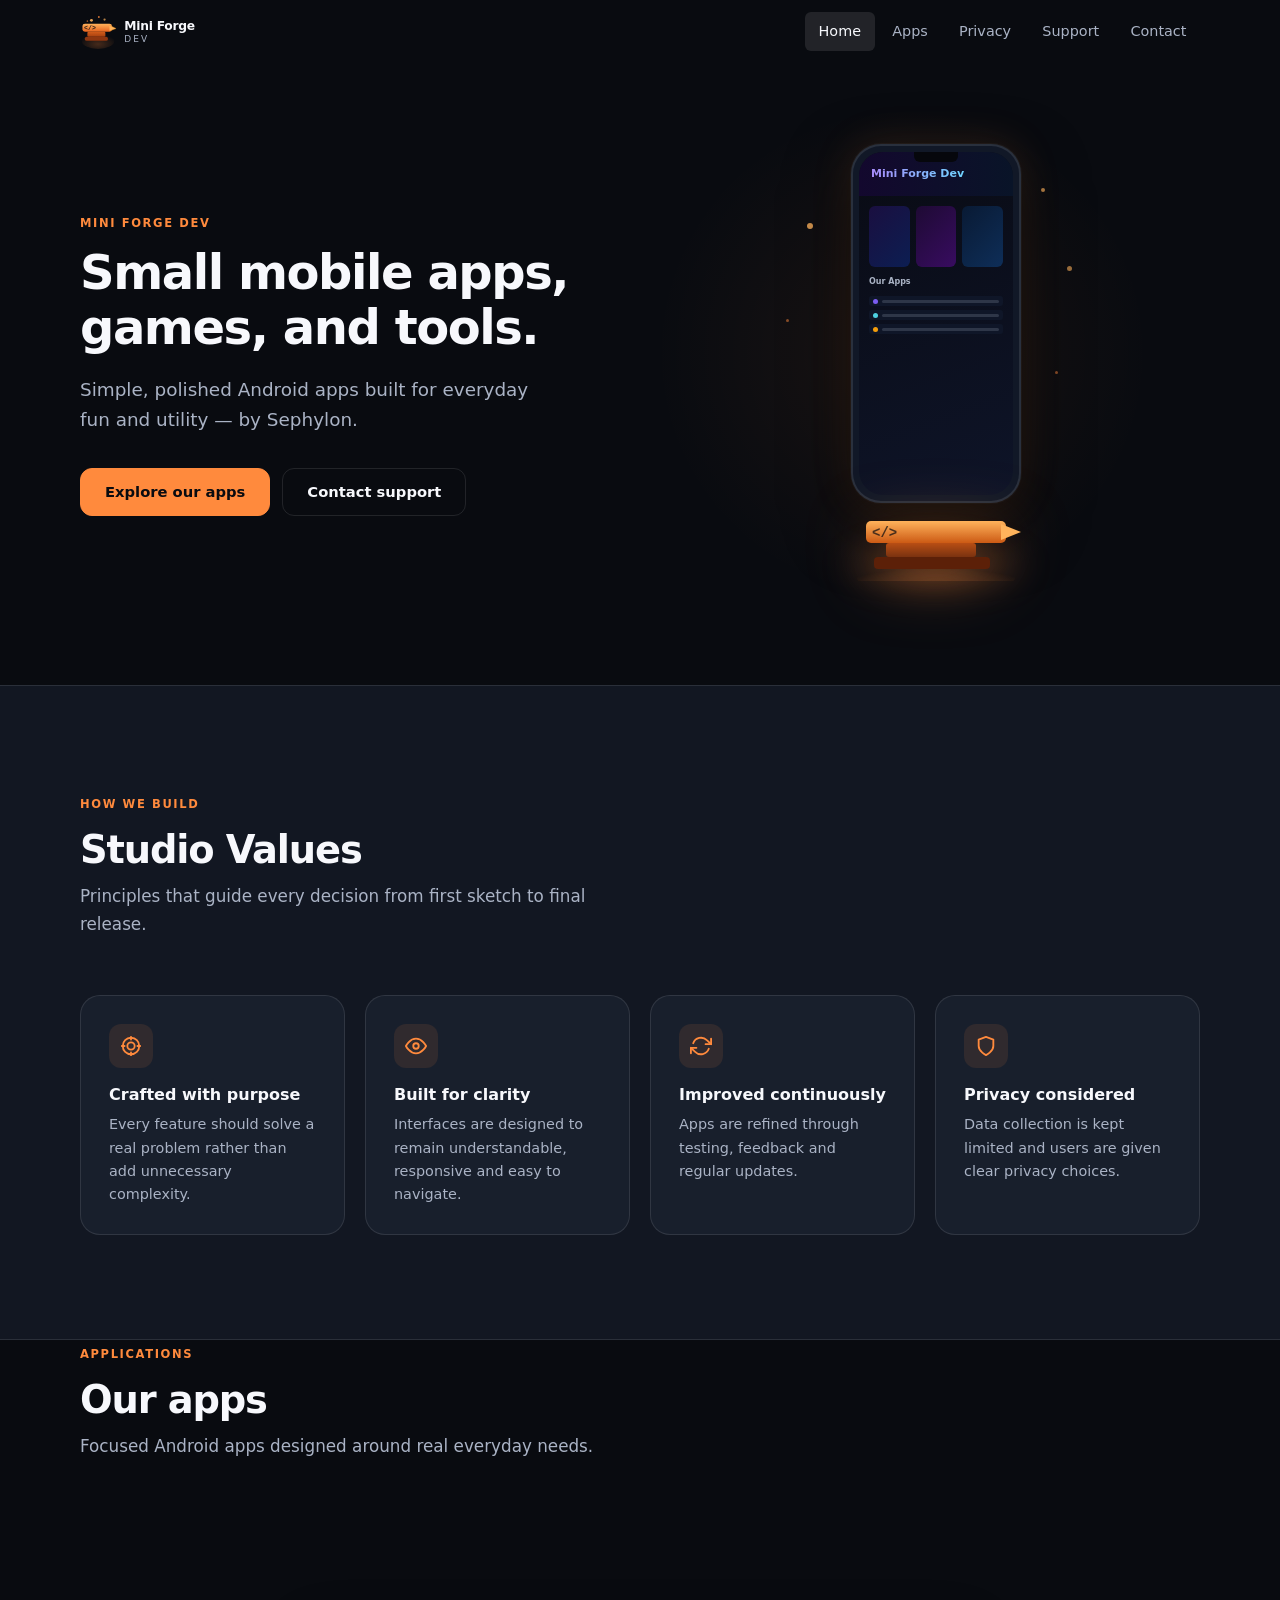
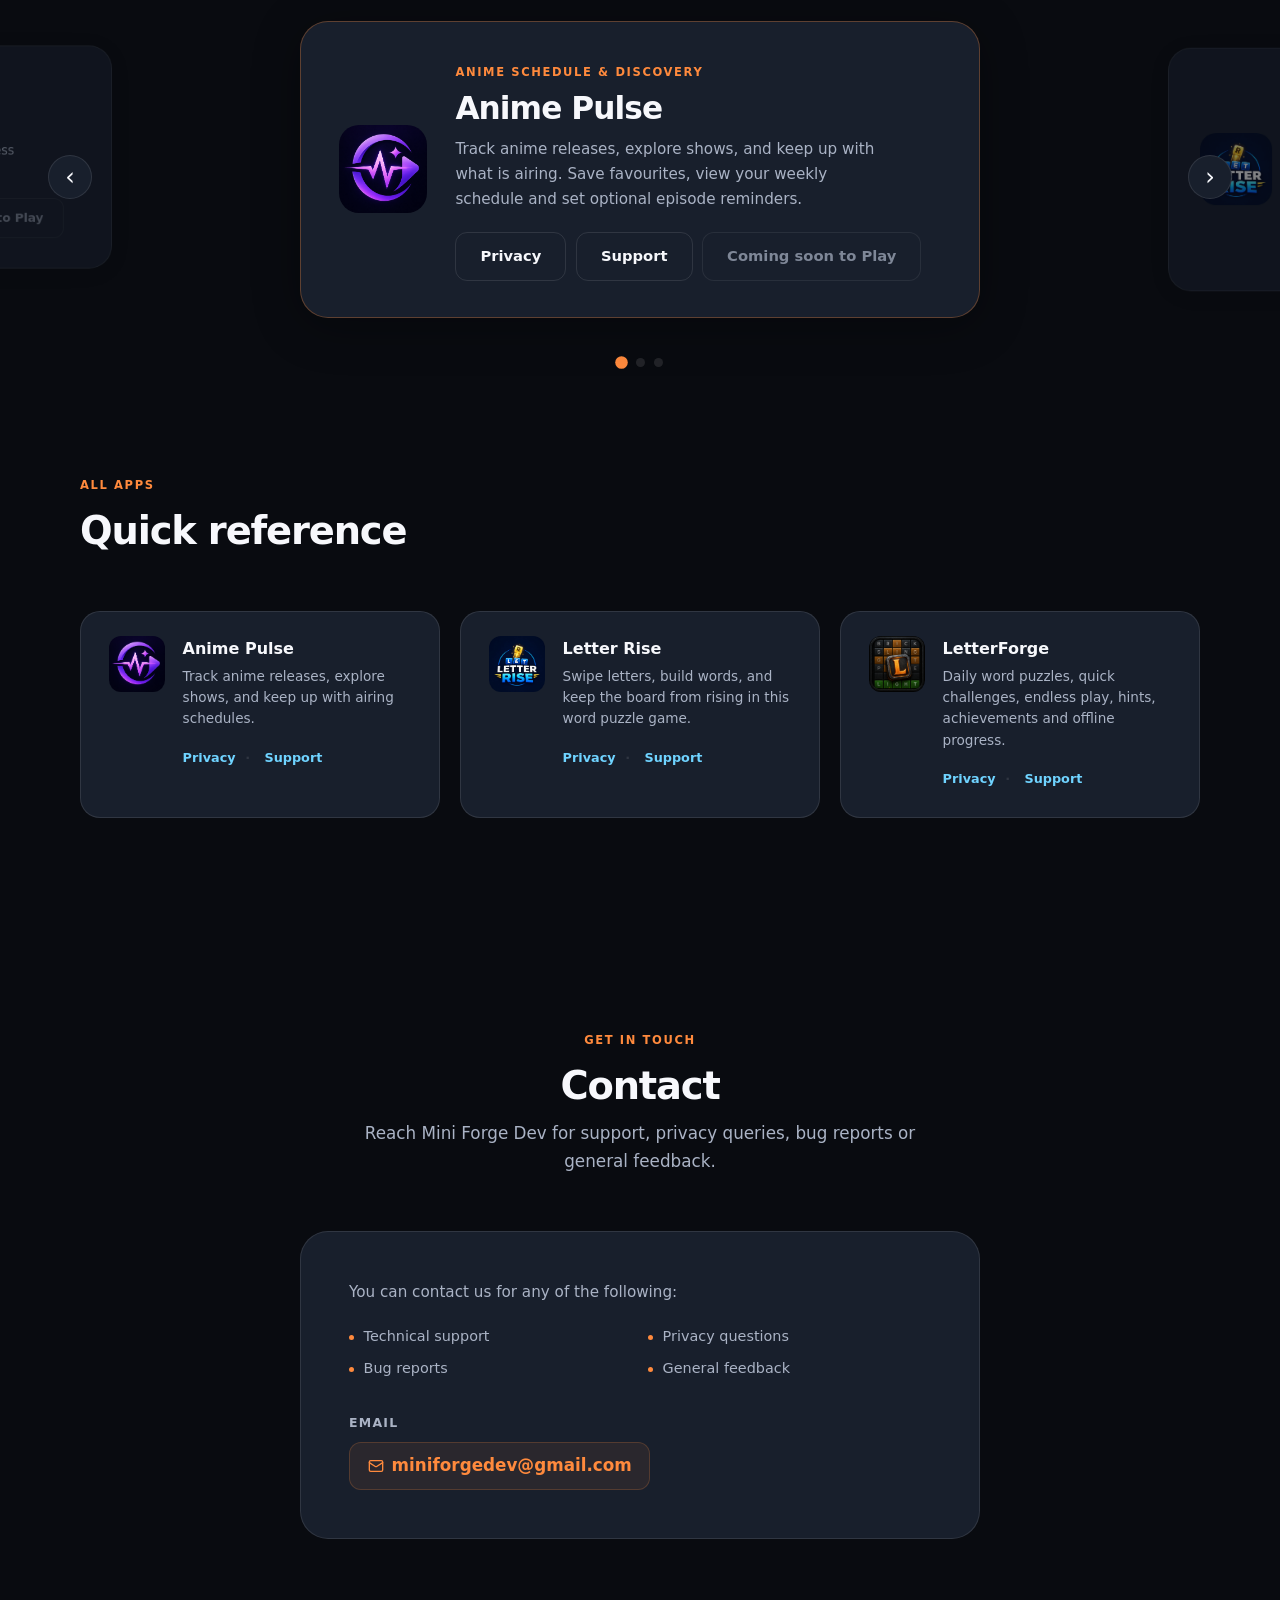
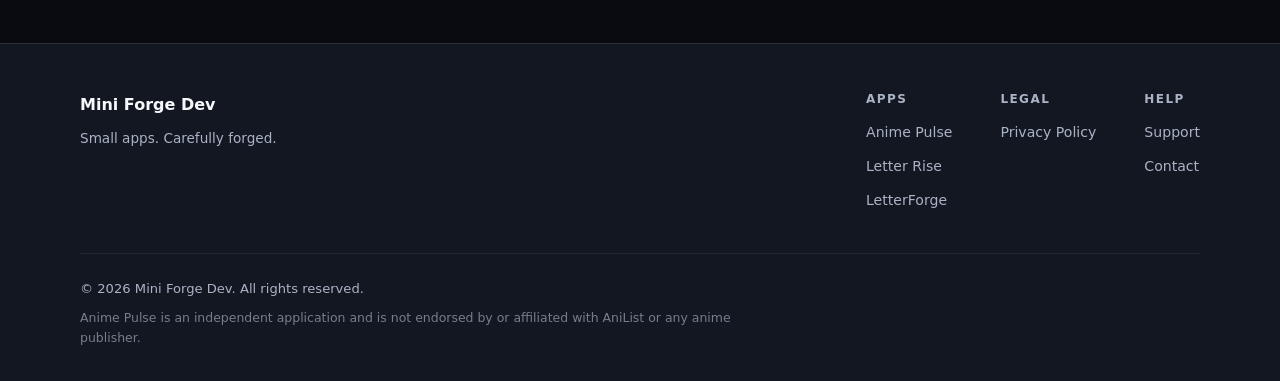
==== index.html @ 5b64a550 "Replace homepage carousel with coverflow design and integrate LetterForge privacy - Rebuild homepage" ====
<!DOCTYPE html>
<html lang="en">
<head>
  <meta charset="UTF-8">
  <meta name="viewport" content="width=device-width, initial-scale=1.0">
  <meta name="theme-color" content="#090B10">

  <title>Mini Forge Dev — Small Apps by Sephylon</title>
  <meta name="description" content="Mini Forge Dev creates focused Android mobile apps and games. Discover Anime Pulse, Letter Rise, and LetterForge — simple, polished apps built for everyday fun and utility.">

  <link rel="icon" type="image/svg+xml" href="assets/favicon.svg">
  <link rel="canonical" href="https://sephylon09.github.io/">

  <meta property="og:type"        content="website">
  <meta property="og:title"       content="Mini Forge Dev — Small Apps by Sephylon">
  <meta property="og:description" content="Discover Anime Pulse, Letter Rise, and LetterForge — focused Android apps built for everyday fun and utility.">
  <meta property="og:url"         content="https://sephylon09.github.io/">

  <link rel="stylesheet" href="styles.css">
</head>
<body>

  <a href="#main-content" class="skip-link">Skip to main content</a>

  <!-- ══════════════════ HEADER ══════════════════ -->
  <header class="site-header" id="site-header">
    <div class="header-inner">
      <a href="/" class="logo-link" aria-label="Mini Forge Dev — home">
        <img src="assets/logo.svg" alt="Mini Forge Dev" width="210" height="44">
      </a>

      <button
        class="nav-toggle"
        id="nav-toggle"
        aria-controls="main-nav"
        aria-expanded="false"
        aria-label="Toggle navigation menu"
      >
        <span class="nav-toggle-bar"></span>
        <span class="nav-toggle-bar"></span>
        <span class="nav-toggle-bar"></span>
      </button>

      <nav id="main-nav" class="main-nav" aria-label="Main navigation">
        <ul class="nav-list">
          <li><a href="/"                   class="nav-link" aria-current="page">Home</a></li>
          <li><a href="#apps"               class="nav-link">Apps</a></li>
          <li><a href="privacy-policy.html" class="nav-link">Privacy</a></li>
          <li><a href="support.html"        class="nav-link">Support</a></li>
          <li><a href="#contact"            class="nav-link">Contact</a></li>
        </ul>
      </nav>
    </div>
  </header>

  <!-- ══════════════════ MAIN ══════════════════ -->
  <main id="main-content">

    <!-- ── Hero ─────────────────────────────── -->
    <section class="hero-section" aria-labelledby="hero-heading">
      <div class="container hero-inner">

        <div class="hero-content">
          <p class="eyebrow">Mini Forge Dev</p>
          <h1 id="hero-heading">
            Small mobile apps,<br>games, and tools.
          </h1>
          <p class="hero-desc">
            Simple, polished Android apps built for everyday fun and utility — by Sephylon.
          </p>
          <div class="hero-cta">
            <a href="#apps"    class="btn btn-primary">Explore our apps</a>
            <a href="#contact" class="btn btn-secondary">Contact support</a>
          </div>
        </div>

        <!-- CSS/SVG forge visual — decorative -->
        <div class="hero-visual" aria-hidden="true">
          <div class="hero-forge">
            <div class="hf-sparks">
              <span class="hf-spark hf-spark-1"></span>
              <span class="hf-spark hf-spark-2"></span>
              <span class="hf-spark hf-spark-3"></span>
              <span class="hf-spark hf-spark-4"></span>
              <span class="hf-spark hf-spark-5"></span>
              <span class="hf-spark hf-spark-6"></span>
            </div>

            <!-- Phone mockup -->
            <div class="hf-phone">
              <div class="hf-notch"></div>
              <div class="hf-screen">
                <div class="hf-screen-header">
                  <span class="hf-screen-title">Mini Forge Dev</span>
                </div>
                <div class="hf-screen-body">
                  <div class="hf-cards">
                    <div class="hf-card hf-card-a"></div>
                    <div class="hf-card hf-card-b"></div>
                    <div class="hf-card hf-card-c"></div>
                  </div>
                  <div class="hf-cal-label">Our Apps</div>
                  <div class="hf-cal-rows">
                    <div class="hf-cal-row">
                      <span class="hf-cal-dot hf-cal-dot--purple"></span>
                      <span class="hf-cal-bar"></span>
                    </div>
                    <div class="hf-cal-row">
                      <span class="hf-cal-dot hf-cal-dot--teal"></span>
                      <span class="hf-cal-bar"></span>
                    </div>
                    <div class="hf-cal-row">
                      <span class="hf-cal-dot hf-cal-dot--amber"></span>
                      <span class="hf-cal-bar"></span>
                    </div>
                  </div>
                </div>
              </div>
            </div>

            <!-- Anvil platform -->
            <div class="hf-platform">
              <div class="hf-glow"></div>
              <svg class="hf-anvil-svg" viewBox="0 0 180 70" xmlns="http://www.w3.org/2000/svg" aria-hidden="true">
                <defs>
                  <linearGradient id="hav-top" x1="0%" y1="0%" x2="0%" y2="100%">
                    <stop offset="0%" stop-color="#FFB35C"/>
                    <stop offset="100%" stop-color="#CC5A14"/>
                  </linearGradient>
                  <linearGradient id="hav-body" x1="0%" y1="0%" x2="0%" y2="100%">
                    <stop offset="0%" stop-color="#B84E14"/>
                    <stop offset="100%" stop-color="#7A3210"/>
                  </linearGradient>
                  <radialGradient id="hav-glow" cx="50%" cy="100%" r="70%">
                    <stop offset="0%" stop-color="#FF8A3D" stop-opacity="0.5"/>
                    <stop offset="100%" stop-color="#FF8A3D" stop-opacity="0"/>
                  </radialGradient>
                </defs>
                <ellipse cx="90" cy="65" rx="80" ry="20" fill="url(#hav-glow)" opacity="0.7"/>
                <rect x="20" y="10" width="140" height="22" rx="5" fill="url(#hav-top)"/>
                <path d="M155 13 L175 21 L155 29" fill="#FFB35C"/>
                <rect x="40" y="32" width="90" height="14" rx="3" fill="url(#hav-body)"/>
                <rect x="28" y="46" width="116" height="12" rx="4" fill="#5C2008"/>
                <text x="26" y="26" font-family="'Courier New',monospace" font-size="14" font-weight="900" fill="#090B10" opacity="0.7">&lt;/&gt;</text>
              </svg>
            </div>
          </div>
        </div>

      </div>
    </section>

    <!-- ── Values ───────────────────────────── -->
    <section class="values-section section" id="about" aria-labelledby="values-heading">
      <div class="container">
        <div class="section-header">
          <p class="eyebrow">How we build</p>
          <h2 class="section-title" id="values-heading">Studio Values</h2>
          <p class="section-desc">
            Principles that guide every decision from first sketch to final release.
          </p>
        </div>
        <div class="values-grid">

          <div class="value-card">
            <div class="value-icon" aria-hidden="true">
              <svg width="22" height="22" viewBox="0 0 24 24" fill="none" stroke="currentColor" stroke-width="2" stroke-linecap="round" stroke-linejoin="round">
                <circle cx="12" cy="12" r="9"/><circle cx="12" cy="12" r="4"/>
                <line x1="12" y1="2"  x2="12" y2="5"/>
                <line x1="12" y1="19" x2="12" y2="22"/>
                <line x1="2"  y1="12" x2="5"  y2="12"/>
                <line x1="19" y1="12" x2="22" y2="12"/>
              </svg>
            </div>
            <h3>Crafted with purpose</h3>
            <p>Every feature should solve a real problem rather than add unnecessary complexity.</p>
          </div>

          <div class="value-card">
            <div class="value-icon" aria-hidden="true">
              <svg width="22" height="22" viewBox="0 0 24 24" fill="none" stroke="currentColor" stroke-width="2" stroke-linecap="round" stroke-linejoin="round">
                <path d="M1 12s4-8 11-8 11 8 11 8-4 8-11 8-11-8-11-8z"/>
                <circle cx="12" cy="12" r="3"/>
              </svg>
            </div>
            <h3>Built for clarity</h3>
            <p>Interfaces are designed to remain understandable, responsive and easy to navigate.</p>
          </div>

          <div class="value-card">
            <div class="value-icon" aria-hidden="true">
              <svg width="22" height="22" viewBox="0 0 24 24" fill="none" stroke="currentColor" stroke-width="2" stroke-linecap="round" stroke-linejoin="round">
                <polyline points="23 4 23 10 17 10"/>
                <polyline points="1 20 1 14 7 14"/>
                <path d="M3.51 9a9 9 0 0 1 14.85-3.36L23 10M1 14l4.64 4.36A9 9 0 0 0 20.49 15"/>
              </svg>
            </div>
            <h3>Improved continuously</h3>
            <p>Apps are refined through testing, feedback and regular updates.</p>
          </div>

          <div class="value-card">
            <div class="value-icon" aria-hidden="true">
              <svg width="22" height="22" viewBox="0 0 24 24" fill="none" stroke="currentColor" stroke-width="2" stroke-linecap="round" stroke-linejoin="round">
                <path d="M12 22s8-4 8-10V5l-8-3-8 3v7c0 6 8 10 8 10z"/>
              </svg>
            </div>
            <h3>Privacy considered</h3>
            <p>Data collection is kept limited and users are given clear privacy choices.</p>
          </div>

        </div>
      </div>
    </section>

    <!-- ── Apps carousel ────────────────────── -->
    <section id="apps" aria-labelledby="apps-heading">
      <div class="container">
        <div class="section-header">
          <p class="eyebrow">Applications</p>
          <h2 class="section-title" id="apps-heading">Our apps</h2>
          <p class="section-desc">
            Focused Android apps designed around real everyday needs.
          </p>
        </div>
      </div>

      <div class="coverflow-outer">
        <div class="coverflow-carousel" aria-label="Featured apps" role="region" aria-roledescription="carousel">

          <div class="carousel-viewport">

            <!-- Anime Pulse -->
            <article class="carousel-card" role="group" aria-roledescription="slide" aria-label="Anime Pulse">
              <img src="assets/animepulse_logo.png" alt="Anime Pulse" class="carousel-card-logo" width="96" height="96" loading="lazy">
              <div class="carousel-card-meta">
                <span class="carousel-card-category">Anime schedule &amp; discovery</span>
                <h3 class="carousel-card-title">Anime Pulse</h3>
                <p class="carousel-card-desc">Track anime releases, explore shows, and keep up with what is airing. Save favourites, view your weekly schedule and set optional episode reminders.</p>
                <div class="carousel-card-actions">
                  <a href="privacy-policy.html#anime-pulse" class="btn btn-secondary">Privacy</a>
                  <a href="support.html#anime-pulse"        class="btn btn-secondary">Support</a>
                  <span class="btn btn-disabled" aria-disabled="true" tabindex="-1">Coming soon to Play</span>
                </div>
              </div>
            </article>

            <!-- Letter Rise -->
            <article class="carousel-card" role="group" aria-roledescription="slide" aria-label="Letter Rise">
              <img src="assets/letterrise_logo.jpeg" alt="Letter Rise" class="carousel-card-logo" width="96" height="96" loading="lazy">
              <div class="carousel-card-meta">
                <span class="carousel-card-category">Word puzzle game</span>
                <h3 class="carousel-card-title">Letter Rise</h3>
                <p class="carousel-card-desc">Swipe connected letters, build words, use smart hints, and keep the board from rising. Unlock themes and challenge your high score.</p>
                <div class="carousel-card-actions">
                  <a href="privacy-policy.html#letter-rise" class="btn btn-secondary">Privacy</a>
                  <a href="support.html#letter-rise"        class="btn btn-secondary">Support</a>
                  <span class="btn btn-disabled" aria-disabled="true" tabindex="-1">Coming soon to Play</span>
                </div>
              </div>
            </article>

            <!-- LetterForge -->
            <article class="carousel-card" role="group" aria-roledescription="slide" aria-label="LetterForge">
              <img src="assets/letterforge_logo.png" alt="LetterForge" class="carousel-card-logo" width="96" height="96" loading="lazy">
              <div class="carousel-card-meta">
                <span class="carousel-card-category">Word puzzle game</span>
                <h3 class="carousel-card-title">LetterForge</h3>
                <p class="carousel-card-desc">Forge words, complete daily challenges, play endless puzzles, and track your progress offline.</p>
                <div class="carousel-card-actions">
                  <a href="privacy-policy.html#letterforge" class="btn btn-secondary">Privacy</a>
                  <a href="support.html#letterforge"        class="btn btn-secondary">Support</a>
                  <span class="btn btn-disabled" aria-disabled="true" tabindex="-1">Coming soon to Play</span>
                </div>
              </div>
            </article>

          </div><!-- /.carousel-viewport -->

          <button class="carousel-prev" aria-label="Previous app">&#8249;</button>
          <button class="carousel-next" aria-label="Next app">&#8250;</button>

          <div class="carousel-dots" role="tablist" aria-label="App navigation">
            <button class="carousel-dot" data-slide="0" role="tab" aria-selected="true"  aria-label="Go to Anime Pulse"  tabindex="0"></button>
            <button class="carousel-dot" data-slide="1" role="tab" aria-selected="false" aria-label="Go to Letter Rise"  tabindex="-1"></button>
            <button class="carousel-dot" data-slide="2" role="tab" aria-selected="false" aria-label="Go to LetterForge"  tabindex="-1"></button>
          </div>

        </div><!-- /.coverflow-carousel -->
      </div><!-- /.coverflow-outer -->
    </section>

    <!-- ── All Apps grid ─────────────────────── -->
    <section class="all-apps-section" aria-labelledby="all-apps-heading">
      <div class="container">
        <div class="section-header">
          <p class="eyebrow">All apps</p>
          <h2 class="section-title" id="all-apps-heading">Quick reference</h2>
        </div>
        <div class="app-grid">

          <div class="app-mini-card">
            <img src="assets/animepulse_logo.png" alt="Anime Pulse" class="app-mini-logo" width="56" height="56" loading="lazy">
            <div class="app-mini-body">
              <div class="app-mini-name">Anime Pulse</div>
              <p class="app-mini-desc">Track anime releases, explore shows, and keep up with airing schedules.</p>
              <div class="app-mini-links">
                <a href="privacy-policy.html#anime-pulse" class="app-mini-link">Privacy</a>
                <a href="support.html#anime-pulse"        class="app-mini-link">Support</a>
              </div>
            </div>
          </div>

          <div class="app-mini-card">
            <img src="assets/letterrise_logo.jpeg" alt="Letter Rise" class="app-mini-logo" width="56" height="56" loading="lazy">
            <div class="app-mini-body">
              <div class="app-mini-name">Letter Rise</div>
              <p class="app-mini-desc">Swipe letters, build words, and keep the board from rising in this word puzzle game.</p>
              <div class="app-mini-links">
                <a href="privacy-policy.html#letter-rise" class="app-mini-link">Privacy</a>
                <a href="support.html#letter-rise"        class="app-mini-link">Support</a>
              </div>
            </div>
          </div>

          <div class="app-mini-card">
            <img src="assets/letterforge_logo.png" alt="LetterForge" class="app-mini-logo" width="56" height="56" loading="lazy">
            <div class="app-mini-body">
              <div class="app-mini-name">LetterForge</div>
              <p class="app-mini-desc">Daily word puzzles, quick challenges, endless play, hints, achievements and offline progress.</p>
              <div class="app-mini-links">
                <a href="privacy-policy.html#letterforge" class="app-mini-link">Privacy</a>
                <a href="support.html#letterforge"  class="app-mini-link">Support</a>
              </div>
            </div>
          </div>

        </div>
      </div>
    </section>

    <!-- ── Contact ───────────────────────────── -->
    <section class="contact-section" id="contact" aria-labelledby="contact-heading">
      <div class="container">
        <div class="section-header center">
          <p class="eyebrow">Get in touch</p>
          <h2 class="section-title" id="contact-heading">Contact</h2>
          <p class="section-desc">
            Reach Mini Forge Dev for support, privacy queries, bug reports or general feedback.
          </p>
        </div>

        <div class="contact-card">
          <div class="contact-reasons">
            <p>You can contact us for any of the following:</p>
            <ul>
              <li>Technical support</li>
              <li>Privacy questions</li>
              <li>Bug reports</li>
              <li>General feedback</li>
            </ul>
          </div>
          <div class="contact-email-wrap">
            <p class="contact-email-label">Email</p>
            <a href="mailto:miniforgedev@gmail.com" class="contact-email">
              <svg width="16" height="16" viewBox="0 0 24 24" fill="none" stroke="currentColor" stroke-width="2" stroke-linecap="round" stroke-linejoin="round" aria-hidden="true">
                <rect x="2" y="4" width="20" height="16" rx="2"/>
                <path d="m22 7-8.97 5.7a1.94 1.94 0 0 1-2.06 0L2 7"/>
              </svg>
              miniforgedev@gmail.com
            </a>
          </div>
        </div>

      </div>
    </section>

  </main>

  <!-- ══════════════════ FOOTER ══════════════════ -->
  <footer class="site-footer" aria-label="Site footer">
    <div class="container">
      <div class="footer-main">
        <div class="footer-brand">
          <a href="/" class="footer-logo-link">Mini Forge Dev</a>
          <p class="footer-tagline">Small apps. Carefully forged.</p>
        </div>
        <nav class="footer-nav" aria-label="Footer navigation">
          <div class="footer-col">
            <h2 class="footer-col-title">Apps</h2>
            <ul>
              <li><a href="#apps">Anime Pulse</a></li>
              <li><a href="#apps">Letter Rise</a></li>
              <li><a href="#apps">LetterForge</a></li>
            </ul>
          </div>
          <div class="footer-col">
            <h2 class="footer-col-title">Legal</h2>
            <ul>
              <li><a href="privacy-policy.html">Privacy Policy</a></li>
            </ul>
          </div>
          <div class="footer-col">
            <h2 class="footer-col-title">Help</h2>
            <ul>
              <li><a href="support.html">Support</a></li>
              <li><a href="mailto:miniforgedev@gmail.com">Contact</a></li>
            </ul>
          </div>
        </nav>
      </div>
      <div class="footer-bottom">
        <p class="footer-copy">&copy; <span id="footer-year"></span> Mini Forge Dev. All rights reserved.</p>
        <p class="footer-disclaimer">Anime Pulse is an independent application and is not endorsed by or affiliated with AniList or any anime publisher.</p>
      </div>
    </div>
  </footer>

  <script src="script.js"></script>
  <script src="assets/home-carousel.js"></script>

</body>
</html>
---- styles.css ----
/* ═══════════════════════════════════════════════════════
   Mini Forge Dev — Stylesheet
   ═══════════════════════════════════════════════════════ */

/* ── Custom Properties ──────────────────────────────── */
:root {
  --bg:            #090B10;
  --surface:       #121722;
  --card:          #181F2C;
  --orange:        #FF8A3D;
  --forge-glow:    #FFB35C;
  --accent:        #6FD3FF;
  --purple:        #A78BFA;
  --text:          #F7F8FC;
  --text-muted:    #AAB3C5;
  --border:        rgba(255, 255, 255, 0.10);
  --border-subtle: rgba(255, 255, 255, 0.06);
  --shadow-glow:   0 0 40px rgba(255, 138, 61, 0.15);
  --radius-s:      6px;
  --radius-m:      12px;
  --radius-l:      20px;
  --radius-xl:     28px;
  --font:          Inter, ui-sans-serif, system-ui, -apple-system, BlinkMacSystemFont, "Segoe UI", sans-serif;
  --mono:          "Courier New", Courier, monospace;
  --ease:          cubic-bezier(0.22, 0.68, 0, 1.2);
  --trans:         200ms ease;
  --header-h:      64px;
  --max-w:         1200px;
  --section-py:    clamp(3.5rem, 9vw, 6.5rem);
  --container-px:  clamp(1.25rem, 5vw, 2.5rem);
}

/* ── Reset ──────────────────────────────────────────── */
*, *::before, *::after { box-sizing: border-box; margin: 0; padding: 0; }

html {
  scroll-behavior: smooth;
  scroll-padding-top: calc(var(--header-h) + 1rem);
  color-scheme: dark;
}

body {
  background: var(--bg);
  color: var(--text);
  font-family: var(--font);
  font-size: 1rem;
  line-height: 1.65;
  -webkit-font-smoothing: antialiased;
  overflow-x: hidden;
}

img, svg { display: block; max-width: 100%; }
a { color: inherit; text-decoration: none; }
ul, ol { list-style: none; }
button { cursor: pointer; border: none; background: none; font-family: inherit; font-size: inherit; }
h1, h2, h3, h4 { line-height: 1.25; font-weight: 700; }

/* ── Focus Styles ───────────────────────────────────── */
:focus-visible {
  outline: 2px solid var(--orange);
  outline-offset: 3px;
  border-radius: var(--radius-s);
}

/* ── Skip Link ──────────────────────────────────────── */
.skip-link {
  position: absolute;
  top: -100%;
  left: 1rem;
  z-index: 9999;
  padding: 0.5rem 1rem;
  background: var(--orange);
  color: #090B10;
  font-weight: 700;
  border-radius: 0 0 var(--radius-s) var(--radius-s);
  transition: top var(--trans);
}
.skip-link:focus { top: 0; }

/* ── Container ──────────────────────────────────────── */
.container {
  width: 100%;
  max-width: var(--max-w);
  margin-inline: auto;
  padding-inline: var(--container-px);
}

/* ── Eyebrow ────────────────────────────────────────── */
.eyebrow {
  display: inline-block;
  font-size: 0.72rem;
  font-weight: 700;
  letter-spacing: 0.14em;
  color: var(--orange);
  text-transform: uppercase;
  margin-bottom: 0.75rem;
}

/* ══════════════════════════════════════════════════════
   HEADER
   ══════════════════════════════════════════════════════ */
.site-header {
  position: fixed;
  top: 0; left: 0; right: 0;
  z-index: 200;
  height: var(--header-h);
  display: flex;
  align-items: center;
  border-bottom: 1px solid transparent;
  transition: background var(--trans), border-color var(--trans), backdrop-filter var(--trans);
}

.site-header.scrolled {
  background: rgba(9, 11, 16, 0.85);
  backdrop-filter: blur(14px);
  -webkit-backdrop-filter: blur(14px);
  border-bottom-color: var(--border);
}

.header-inner {
  display: flex;
  align-items: center;
  justify-content: space-between;
  gap: 1rem;
  width: 100%;
  max-width: var(--max-w);
  margin-inline: auto;
  padding-inline: var(--container-px);
}

.logo-link {
  display: flex;
  align-items: center;
  flex-shrink: 0;
  transition: opacity var(--trans);
}
.logo-link:hover { opacity: 0.85; }
.logo-link img { height: 36px; width: auto; }

/* ── Main Nav ───────────────────────────────────────── */
.main-nav { display: flex; }
.nav-list {
  display: flex;
  align-items: center;
  gap: 0.25rem;
}
.nav-link {
  display: block;
  padding: 0.45rem 0.85rem;
  font-size: 0.9rem;
  font-weight: 500;
  color: var(--text-muted);
  border-radius: var(--radius-s);
  transition: color var(--trans), background var(--trans);
}
.nav-link:hover,
.nav-link[aria-current="page"] {
  color: var(--text);
  background: var(--border);
}

/* ── Mobile Nav Toggle ──────────────────────────────── */
.nav-toggle {
  display: none;
  flex-direction: column;
  justify-content: center;
  gap: 5px;
  width: 40px;
  height: 40px;
  padding: 8px;
  border-radius: var(--radius-s);
  transition: background var(--trans);
}
.nav-toggle:hover { background: var(--border); }
.nav-toggle-bar {
  display: block;
  height: 2px;
  background: var(--text);
  border-radius: 2px;
  transition: transform var(--trans), opacity var(--trans);
}
.nav-toggle[aria-expanded="true"] .nav-toggle-bar:nth-child(1) {
  transform: translateY(7px) rotate(45deg);
}
.nav-toggle[aria-expanded="true"] .nav-toggle-bar:nth-child(2) {
  opacity: 0;
}
.nav-toggle[aria-expanded="true"] .nav-toggle-bar:nth-child(3) {
  transform: translateY(-7px) rotate(-45deg);
}

/* ══════════════════════════════════════════════════════
   BUTTONS
   ══════════════════════════════════════════════════════ */
.btn {
  display: inline-flex;
  align-items: center;
  justify-content: center;
  gap: 0.5rem;
  padding: 0.7rem 1.5rem;
  font-size: 0.92rem;
  font-weight: 600;
  border-radius: var(--radius-m);
  border: 1.5px solid transparent;
  transition: background var(--trans), color var(--trans), border-color var(--trans), box-shadow var(--trans), transform 150ms ease;
  white-space: nowrap;
  min-height: 44px;
  cursor: pointer;
  text-decoration: none;
}
.btn:hover { transform: translateY(-1px); }
.btn:active { transform: translateY(0); }

.btn-primary {
  background: var(--orange);
  color: #090B10;
  border-color: var(--orange);
}
.btn-primary:hover {
  background: var(--forge-glow);
  border-color: var(--forge-glow);
  box-shadow: 0 4px 24px rgba(255, 138, 61, 0.35);
}

.btn-secondary {
  background: transparent;
  color: var(--text);
  border-color: var(--border);
}
.btn-secondary:hover {
  background: var(--border);
  border-color: rgba(255, 255, 255, 0.2);
}

.btn-ghost {
  background: transparent;
  color: var(--text-muted);
  border-color: transparent;
  padding-inline: 0.75rem;
}
.btn-ghost:hover { color: var(--text); background: var(--border); }

.btn-disabled {
  background: var(--card);
  color: var(--text-muted);
  border-color: var(--border);
  cursor: not-allowed;
  opacity: 0.7;
}
.btn-disabled:hover { transform: none; box-shadow: none; }

/* ══════════════════════════════════════════════════════
   HERO SECTION
   ══════════════════════════════════════════════════════ */
.hero-section {
  padding-top: calc(var(--header-h) + clamp(3rem, 8vw, 5rem));
  padding-bottom: var(--section-py);
  position: relative;
  overflow: hidden;
}

/* Subtle radial background glow */
.hero-section::before {
  content: "";
  position: absolute;
  top: 15%;
  right: 10%;
  width: 500px;
  height: 500px;
  background: radial-gradient(ellipse, rgba(255, 138, 61, 0.07) 0%, transparent 70%);
  pointer-events: none;
}

.hero-inner {
  display: grid;
  grid-template-columns: 1fr 1fr;
  align-items: center;
  gap: clamp(2rem, 5vw, 4rem);
}

.hero-content { max-width: 560px; }

.hero-content h1 {
  font-size: clamp(2rem, 4.5vw, 3rem);
  font-weight: 800;
  letter-spacing: -0.03em;
  color: var(--text);
  margin-bottom: 1.25rem;
  line-height: 1.15;
}

.hero-desc {
  font-size: clamp(1rem, 2vw, 1.15rem);
  color: var(--text-muted);
  margin-bottom: 2rem;
  max-width: 480px;
}

.hero-cta {
  display: flex;
  flex-wrap: wrap;
  gap: 0.75rem;
}

/* ── Hero Forge Visual ──────────────────────────────── */
.hero-visual {
  position: relative;
  display: flex;
  align-items: center;
  justify-content: center;
  min-height: 360px;
}

.hero-forge {
  position: relative;
  width: min(340px, 100%);
}

/* Phone frame */
.hf-phone {
  position: relative;
  width: 170px;
  margin: 0 auto;
  aspect-ratio: 9 / 19;
  background: #111827;
  border-radius: 30px;
  border: 2px solid rgba(255, 255, 255, 0.1);
  box-shadow:
    0 24px 64px rgba(0, 0, 0, 0.6),
    0 0 0 1px rgba(255, 255, 255, 0.04),
    var(--shadow-glow);
  overflow: hidden;
}

.hf-screen {
  position: absolute;
  inset: 6px;
  background: linear-gradient(160deg, #090B14 0%, #0E1428 100%);
  border-radius: 24px;
  overflow: hidden;
  display: flex;
  flex-direction: column;
}

.hf-screen-header {
  height: 44px;
  background: linear-gradient(90deg, #13082E, #091428);
  flex-shrink: 0;
  display: flex;
  align-items: center;
  padding: 0 12px;
  gap: 6px;
}

.hf-screen-title {
  font-size: 11px;
  font-weight: 800;
  background: linear-gradient(90deg, #A78BFA, #6FD3FF);
  -webkit-background-clip: text;
  -webkit-text-fill-color: transparent;
  background-clip: text;
}

.hf-screen-body {
  flex: 1;
  padding: 10px 10px 6px;
  display: flex;
  flex-direction: column;
  gap: 8px;
  overflow: hidden;
}

.hf-cards {
  display: flex;
  gap: 6px;
  flex-shrink: 0;
}

.hf-card {
  flex: 1;
  aspect-ratio: 2/3;
  border-radius: 6px;
  max-height: 80px;
}
.hf-card-a { background: linear-gradient(135deg, #1A0F40, #0C1E52); }
.hf-card-b { background: linear-gradient(135deg, #1E0A34, #380C60); }
.hf-card-c { background: linear-gradient(135deg, #091A34, #0E2E58); }

.hf-cal-label {
  font-size: 8px;
  font-weight: 600;
  color: var(--text-muted);
  flex-shrink: 0;
}

.hf-cal-rows {
  display: flex;
  flex-direction: column;
  gap: 4px;
  flex-shrink: 0;
}

.hf-cal-row {
  height: 10px;
  border-radius: 3px;
  background: #0F1628;
  display: flex;
  align-items: center;
  padding: 0 4px;
  gap: 4px;
}

.hf-cal-dot {
  width: 5px;
  height: 5px;
  border-radius: 50%;
  flex-shrink: 0;
}
.hf-cal-dot--purple { background: #7B5CF0; }
.hf-cal-dot--teal   { background: #4DD0E1; }
.hf-cal-dot--amber  { background: #F59E0B; }

.hf-cal-bar {
  flex: 1;
  height: 3px;
  border-radius: 2px;
  background: rgba(170, 179, 197, 0.2);
}

/* Notch on phone */
.hf-notch {
  position: absolute;
  top: 6px;
  left: 50%;
  transform: translateX(-50%);
  width: 44px;
  height: 10px;
  background: #06070C;
  border-radius: 0 0 6px 6px;
  z-index: 1;
}

/* Anvil platform beneath phone */
.hf-platform {
  position: relative;
  margin-top: 8px;
  display: flex;
  justify-content: center;
}

.hf-anvil-svg {
  width: 180px;
  filter: drop-shadow(0 8px 32px rgba(255, 138, 61, 0.3));
}

/* Glow beneath anvil */
.hf-glow {
  position: absolute;
  bottom: -10px;
  left: 50%;
  transform: translateX(-50%);
  width: 200px;
  height: 50px;
  background: radial-gradient(ellipse, rgba(255, 138, 61, 0.45) 0%, transparent 70%);
  filter: blur(16px);
  pointer-events: none;
}

/* Spark particles */
.hf-sparks { position: absolute; inset: 0; pointer-events: none; }

.hf-spark {
  position: absolute;
  border-radius: 50%;
  background: var(--forge-glow);
}

.hf-spark-1 { width: 6px; height: 6px; top: 18%; left: 12%;  opacity: 0.8; animation: spark-float 3.2s ease-in-out infinite; }
.hf-spark-2 { width: 4px; height: 4px; top: 10%; right: 18%; opacity: 0.7; animation: spark-float 2.8s ease-in-out infinite 0.6s; }
.hf-spark-3 { width: 5px; height: 5px; top: 28%; right: 10%; opacity: 0.6; animation: spark-float 3.6s ease-in-out infinite 1.2s; }
.hf-spark-4 { width: 3px; height: 3px; top: 40%; left: 6%;   opacity: 0.5; animation: spark-float 2.4s ease-in-out infinite 0.4s; background: var(--orange); }
.hf-spark-5 { width: 4px; height: 4px; top: 8%;  left: 28%;  opacity: 0.7; animation: spark-float 3.0s ease-in-out infinite 1.8s; }
.hf-spark-6 { width: 3px; height: 3px; top: 52%; right: 14%; opacity: 0.5; animation: spark-float 2.6s ease-in-out infinite 0.9s; background: var(--orange); }

@keyframes spark-float {
  0%, 100% { transform: translateY(0) scale(1);   opacity: 0.8; }
  33%       { transform: translateY(-8px) scale(1.2); opacity: 1; }
  66%       { transform: translateY(-4px) scale(0.9); opacity: 0.6; }
}

/* ══════════════════════════════════════════════════════
   SECTION SHARED
   ══════════════════════════════════════════════════════ */
.section {
  padding-block: var(--section-py);
}

.section-header {
  margin-bottom: clamp(2rem, 5vw, 3.5rem);
}
.section-header.center { text-align: center; }

.section-title {
  font-size: clamp(1.6rem, 3.5vw, 2.4rem);
  font-weight: 800;
  letter-spacing: -0.03em;
  color: var(--text);
  margin-bottom: 0.6rem;
}

.section-desc {
  font-size: 1.05rem;
  color: var(--text-muted);
  max-width: 560px;
}
.section-header.center .section-desc { margin-inline: auto; }

/* ══════════════════════════════════════════════════════
   VALUES SECTION
   ══════════════════════════════════════════════════════ */
.values-section {
  background: var(--surface);
  padding-block: var(--section-py);
  border-top: 1px solid var(--border);
  border-bottom: 1px solid var(--border);
}

.values-grid {
  display: grid;
  grid-template-columns: repeat(auto-fit, minmax(230px, 1fr));
  gap: 1.25rem;
}

.value-card {
  background: var(--card);
  border: 1px solid var(--border);
  border-radius: var(--radius-l);
  padding: 1.75rem;
  transition: border-color var(--trans), box-shadow var(--trans), transform var(--trans);
}
.value-card:hover {
  border-color: rgba(255, 138, 61, 0.25);
  box-shadow: 0 8px 32px rgba(0, 0, 0, 0.25);
  transform: translateY(-2px);
}

.value-icon {
  width: 44px;
  height: 44px;
  border-radius: var(--radius-m);
  background: rgba(255, 138, 61, 0.1);
  display: flex;
  align-items: center;
  justify-content: center;
  margin-bottom: 1.1rem;
  color: var(--orange);
}

.value-card h3 {
  font-size: 1rem;
  font-weight: 700;
  color: var(--text);
  margin-bottom: 0.5rem;
}

.value-card p {
  font-size: 0.9rem;
  color: var(--text-muted);
  line-height: 1.6;
}

/* ══════════════════════════════════════════════════════
   APPS SECTION
   ══════════════════════════════════════════════════════ */
.apps-section { padding-block: var(--section-py); }

.app-card {
  background: var(--card);
  border: 1px solid var(--border);
  border-radius: var(--radius-xl);
  overflow: hidden;
  display: grid;
  grid-template-columns: 1fr 1fr;
  gap: 0;
  max-width: 960px;
  margin-inline: auto;
  transition: border-color var(--trans), box-shadow var(--trans);
}
.app-card:hover {
  border-color: rgba(167, 139, 250, 0.25);
  box-shadow: 0 12px 48px rgba(0, 0, 0, 0.3);
}

.app-card-content {
  padding: clamp(1.75rem, 4vw, 3rem);
  display: flex;
  flex-direction: column;
  gap: 1.25rem;
}

.app-card-header { display: flex; flex-direction: column; gap: 0.5rem; }

.app-name {
  font-size: clamp(1.5rem, 3vw, 2rem);
  font-weight: 800;
  letter-spacing: -0.03em;
  background: linear-gradient(90deg, #A78BFA, #6FD3FF);
  -webkit-background-clip: text;
  -webkit-text-fill-color: transparent;
  background-clip: text;
}

.app-tagline {
  font-size: 0.95rem;
  color: var(--text-muted);
  line-height: 1.55;
}

.status-badge {
  display: inline-flex;
  align-items: center;
  gap: 0.4rem;
  padding: 0.3rem 0.75rem;
  background: rgba(111, 211, 255, 0.1);
  border: 1px solid rgba(111, 211, 255, 0.2);
  border-radius: 100px;
  font-size: 0.78rem;
  font-weight: 600;
  color: var(--accent);
  width: fit-content;
}
.status-badge::before {
  content: "";
  width: 6px;
  height: 6px;
  border-radius: 50%;
  background: var(--accent);
  animation: pulse-dot 2s ease-in-out infinite;
}

@keyframes pulse-dot {
  0%, 100% { opacity: 1; transform: scale(1); }
  50%       { opacity: 0.5; transform: scale(0.7); }
}

.app-features h4 {
  font-size: 0.8rem;
  font-weight: 700;
  letter-spacing: 0.1em;
  text-transform: uppercase;
  color: var(--text-muted);
  margin-bottom: 0.75rem;
}

.app-features ul { display: flex; flex-direction: column; gap: 0.45rem; }
.app-features li {
  display: flex;
  align-items: flex-start;
  gap: 0.6rem;
  font-size: 0.88rem;
  color: var(--text-muted);
  line-height: 1.5;
}
.app-features li::before {
  content: "";
  flex-shrink: 0;
  width: 5px;
  height: 5px;
  border-radius: 50%;
  background: var(--purple);
  margin-top: 0.45rem;
}

.app-card-visual {
  background: linear-gradient(145deg, #0A0D18 0%, #10182E 50%, #0D1022 100%);
  display: flex;
  align-items: center;
  justify-content: center;
  padding: 2rem;
  min-height: 400px;
}

.app-preview-img {
  width: 100%;
  max-width: 220px;
  height: auto;
  filter: drop-shadow(0 16px 48px rgba(167, 139, 250, 0.2));
  border-radius: var(--radius-l);
}

/* ══════════════════════════════════════════════════════
   FUTURE APPS SECTION
   ══════════════════════════════════════════════════════ */
.future-section {
  padding-block: var(--section-py);
  background: var(--surface);
  border-top: 1px solid var(--border);
  border-bottom: 1px solid var(--border);
}

.future-inner {
  display: flex;
  align-items: center;
  gap: 2rem;
  flex-wrap: wrap;
}

.future-icon {
  width: 56px;
  height: 56px;
  border-radius: var(--radius-l);
  background: rgba(255, 138, 61, 0.08);
  border: 1px solid rgba(255, 138, 61, 0.15);
  display: flex;
  align-items: center;
  justify-content: center;
  color: var(--orange);
  flex-shrink: 0;
}

.future-text h2 {
  font-size: 1.4rem;
  font-weight: 700;
  color: var(--text);
  margin-bottom: 0.35rem;
}
.future-text p { color: var(--text-muted); font-size: 0.95rem; }

/* ══════════════════════════════════════════════════════
   CONTACT SECTION
   ══════════════════════════════════════════════════════ */
.contact-section { padding-block: var(--section-py); }

.contact-card {
  max-width: 680px;
  margin-inline: auto;
  background: var(--card);
  border: 1px solid var(--border);
  border-radius: var(--radius-xl);
  padding: clamp(1.75rem, 4vw, 3rem);
  display: flex;
  flex-direction: column;
  gap: 2rem;
  align-items: flex-start;
}

.contact-reasons {
  display: flex;
  flex-direction: column;
  gap: 0.5rem;
  width: 100%;
}
.contact-reasons p {
  font-size: 0.95rem;
  color: var(--text-muted);
  margin-bottom: 0.75rem;
}
.contact-reasons ul {
  display: grid;
  grid-template-columns: 1fr 1fr;
  gap: 0.5rem 1rem;
}
.contact-reasons li {
  display: flex;
  align-items: center;
  gap: 0.6rem;
  font-size: 0.9rem;
  color: var(--text-muted);
}
.contact-reasons li::before {
  content: "";
  width: 5px;
  height: 5px;
  border-radius: 50%;
  background: var(--orange);
  flex-shrink: 0;
}

.contact-email-wrap { width: 100%; }
.contact-email-label {
  font-size: 0.78rem;
  font-weight: 700;
  letter-spacing: 0.1em;
  text-transform: uppercase;
  color: var(--text-muted);
  margin-bottom: 0.5rem;
}
.contact-email {
  display: inline-flex;
  align-items: center;
  gap: 0.5rem;
  font-size: 1.05rem;
  font-weight: 600;
  color: var(--orange);
  padding: 0.6rem 1.1rem;
  background: rgba(255, 138, 61, 0.08);
  border: 1px solid rgba(255, 138, 61, 0.2);
  border-radius: var(--radius-m);
  transition: background var(--trans), border-color var(--trans);
  word-break: break-all;
}
.contact-email:hover {
  background: rgba(255, 138, 61, 0.15);
  border-color: rgba(255, 138, 61, 0.35);
}

/* ══════════════════════════════════════════════════════
   FOOTER
   ══════════════════════════════════════════════════════ */
.site-footer {
  background: var(--surface);
  border-top: 1px solid var(--border);
  padding-block: 3rem 2rem;
}

.footer-main {
  display: grid;
  grid-template-columns: 1fr auto;
  gap: 3rem;
  margin-bottom: 2.5rem;
  align-items: start;
}

.footer-logo-link {
  display: inline-block;
  font-size: 1rem;
  font-weight: 700;
  color: var(--text);
  margin-bottom: 0.5rem;
  transition: color var(--trans);
}
.footer-logo-link:hover { color: var(--orange); }

.footer-tagline {
  font-size: 0.85rem;
  color: var(--text-muted);
}

.footer-nav {
  display: flex;
  gap: 3rem;
  flex-wrap: wrap;
}

.footer-col-title {
  font-size: 0.75rem;
  font-weight: 700;
  letter-spacing: 0.12em;
  text-transform: uppercase;
  color: var(--text-muted);
  margin-bottom: 0.75rem;
}

.footer-col ul { display: flex; flex-direction: column; gap: 0.45rem; }
.footer-col a {
  font-size: 0.88rem;
  color: var(--text-muted);
  transition: color var(--trans);
}
.footer-col a:hover { color: var(--text); }

.footer-bottom {
  border-top: 1px solid var(--border-subtle);
  padding-top: 1.5rem;
  display: flex;
  flex-direction: column;
  gap: 0.5rem;
}

.footer-copy { font-size: 0.82rem; color: var(--text-muted); }
.footer-disclaimer { font-size: 0.78rem; color: var(--text-muted); opacity: 0.65; max-width: 700px; }

/* ══════════════════════════════════════════════════════
   PAGE HEADER (privacy / support / 404)
   ══════════════════════════════════════════════════════ */
.page-hero {
  padding-top: calc(var(--header-h) + clamp(2.5rem, 7vw, 4.5rem));
  padding-bottom: clamp(2.5rem, 7vw, 4.5rem);
  background: linear-gradient(180deg, var(--surface) 0%, var(--bg) 100%);
  border-bottom: 1px solid var(--border);
}

.page-hero h1 {
  font-size: clamp(1.8rem, 4vw, 2.6rem);
  font-weight: 800;
  letter-spacing: -0.03em;
  color: var(--text);
  margin-bottom: 0.5rem;
}

.page-hero .page-meta {
  font-size: 0.88rem;
  color: var(--text-muted);
}

/* ══════════════════════════════════════════════════════
   POLICY CONTENT
   ══════════════════════════════════════════════════════ */
.policy-body {
  padding-block: clamp(2.5rem, 6vw, 5rem);
}

.policy-notice {
  background: rgba(255, 138, 61, 0.08);
  border: 1px solid rgba(255, 138, 61, 0.2);
  border-radius: var(--radius-m);
  padding: 1rem 1.25rem;
  font-size: 0.88rem;
  color: var(--text-muted);
  margin-bottom: 2.5rem;
  line-height: 1.6;
}

.policy-toc {
  background: var(--card);
  border: 1px solid var(--border);
  border-radius: var(--radius-l);
  padding: 1.5rem 1.75rem;
  margin-bottom: 2.5rem;
}
.policy-toc h2 {
  font-size: 0.9rem;
  font-weight: 700;
  letter-spacing: 0.08em;
  text-transform: uppercase;
  color: var(--text-muted);
  margin-bottom: 0.75rem;
}
.policy-toc ol {
  list-style: decimal;
  padding-left: 1.25rem;
  display: flex;
  flex-direction: column;
  gap: 0.35rem;
}
.policy-toc a {
  font-size: 0.88rem;
  color: var(--accent);
  transition: color var(--trans);
}
.policy-toc a:hover { color: var(--text); }

.policy-section {
  margin-bottom: 3rem;
  scroll-margin-top: calc(var(--header-h) + 1rem);
}

.policy-section h2 {
  font-size: 1.25rem;
  font-weight: 700;
  color: var(--text);
  margin-bottom: 0.75rem;
  padding-bottom: 0.6rem;
  border-bottom: 1px solid var(--border-subtle);
}

.policy-section p,
.policy-section li {
  font-size: 0.95rem;
  color: var(--text-muted);
  line-height: 1.75;
}

.policy-section ul,
.policy-section ol {
  padding-left: 1.25rem;
  display: flex;
  flex-direction: column;
  gap: 0.4rem;
}
.policy-section ul { list-style: disc; }
.policy-section ol { list-style: decimal; }

.policy-section p + p { margin-top: 0.75rem; }
.policy-section p + ul,
.policy-section p + ol { margin-top: 0.5rem; }

/* ══════════════════════════════════════════════════════
   APP SWITCHER  (shared: privacy-policy.html, support.html)
   ══════════════════════════════════════════════════════ */
.app-switcher {
  display: flex;
  gap: 1rem;
  flex-wrap: wrap;
  justify-content: center;
  margin-bottom: 2rem;
}

.app-tab {
  display: flex;
  flex-direction: column;
  align-items: center;
  gap: 0.65rem;
  padding: 1.25rem 2rem;
  background: var(--card);
  border: 2px solid var(--border);
  border-radius: var(--radius-l);
  cursor: pointer;
  font-family: var(--font);
  font-size: 0.9rem;
  font-weight: 700;
  color: var(--text-muted);
  flex: 1;
  max-width: 240px;
  min-width: 130px;
  transition: border-color var(--trans), box-shadow var(--trans), transform var(--trans), color var(--trans);
}

.app-tab:hover {
  border-color: rgba(255, 138, 61, 0.4);
  transform: translateY(-2px);
  color: var(--text);
}

.app-tab:focus-visible {
  outline: 2px solid var(--orange);
  outline-offset: 3px;
  border-radius: var(--radius-l);
}

.app-tab.active {
  border-color: var(--orange);
  color: var(--text);
  box-shadow: 0 0 0 1px rgba(255, 138, 61, 0.2), 0 6px 24px rgba(255, 138, 61, 0.12);
}

.app-tab-logo {
  width: 72px;
  height: 72px;
  object-fit: contain;
  border-radius: var(--radius-m);
  display: block;
}

/* Panel visibility
   Without JS (.switcher-ready absent): all panels visible, stacked
   With JS: only .active panel shown */
.app-switcher-container .app-policy           { display: block; }
.switcher-ready .app-policy                   { display: none; }
.switcher-ready .app-policy.active            { display: block; }

/* No-JS: add a visual separator between stacked panels */
.app-switcher-container:not(.switcher-ready) .app-policy + .app-policy {
  margin-top: 3rem;
  padding-top: 2.5rem;
  border-top: 2px solid var(--border);
}

/* Panel inner header (logo + name + date) */
.policy-panel-header {
  display: flex;
  align-items: center;
  gap: 1rem;
  margin-bottom: 1.75rem;
  padding-bottom: 1.25rem;
  border-bottom: 1px solid var(--border);
}

.policy-panel-logo {
  width: 56px;
  height: 56px;
  object-fit: contain;
  border-radius: var(--radius-m);
  flex-shrink: 0;
}

.policy-panel-name {
  font-size: 1.25rem;
  font-weight: 800;
  color: var(--text);
  line-height: 1.2;
  margin-bottom: 0.2rem;
}

.policy-panel-meta {
  font-size: 0.85rem;
  color: var(--text-muted);
}

@media (max-width: 479px) {
  .app-switcher  { gap: 0.75rem; }
  .app-tab       { padding: 1rem 1.25rem; max-width: 100%; min-width: 0; flex: 1 1 calc(50% - 0.375rem); }
  .app-tab-logo  { width: 56px; height: 56px; }
}

/* ══════════════════════════════════════════════════════
   COVERFLOW CAROUSEL  (index.html)
   ══════════════════════════════════════════════════════ */

/* Full-width clip wrapper — hides side cards beyond the viewport edges */
.coverflow-outer {
  overflow: hidden;
  position: relative;
  padding-block: var(--section-py);
}

/* Carousel region — positioning context for arrows and dots */
.coverflow-carousel {
  position: relative;
  max-width: 1200px;
  margin-inline: auto;
  outline: none;
}

/* The absolute-positioning stage for cards */
.carousel-viewport {
  position: relative;
  height: 260px; /* initial; JS updates this to match active card */
}

/* ── Individual card ── */
.carousel-card {
  position: absolute;
  top: 0;
  left: 50%;

  /* responsive card width: fills narrow screens, caps at 680px */
  width: min(680px, calc(100vw - 100px));

  display: flex;
  gap: 1.75rem;
  align-items: center;
  padding: clamp(1.5rem, 3vw, 2.25rem) clamp(1.5rem, 3vw, 2.5rem);
  background: var(--card);
  border: 1px solid var(--border);
  border-radius: var(--radius-xl);
  box-shadow: 0 4px 24px rgba(0, 0, 0, 0.2);

  /* all cards start hidden; JS drives opacity/transform */
  opacity: 0;
  pointer-events: none;
  z-index: 0;
  cursor: default;

  transition:
    transform 0.45s cubic-bezier(0.25, 0.46, 0.45, 0.94),
    opacity   0.45s ease,
    border-color 0.3s ease,
    box-shadow   0.3s ease;
  will-change: transform, opacity;
}

.carousel-card.is-active {
  opacity: 1;
  z-index: 2;
  pointer-events: auto;
  border-color: rgba(255, 138, 61, 0.3);
  box-shadow: 0 8px 48px rgba(0, 0, 0, 0.32);
  cursor: default;
}

/* Side cards are interactive only so the click-to-navigate handler fires */
.carousel-card.is-prev,
.carousel-card.is-next {
  z-index: 1;
  pointer-events: auto;
  cursor: pointer;
}

.carousel-card-logo {
  width: 88px;
  height: 88px;
  object-fit: contain;
  border-radius: var(--radius-l);
  flex-shrink: 0;
}

.carousel-card-meta { min-width: 0; }

.carousel-card-category {
  display: inline-block;
  font-size: 0.72rem;
  font-weight: 700;
  letter-spacing: 0.14em;
  text-transform: uppercase;
  color: var(--orange);
  margin-bottom: 0.5rem;
}

.carousel-card-title {
  font-size: clamp(1.35rem, 2.8vw, 1.95rem);
  font-weight: 800;
  letter-spacing: -0.03em;
  color: var(--text);
  margin-bottom: 0.6rem;
  line-height: 1.2;
}

.carousel-card-desc {
  font-size: 0.95rem;
  color: var(--text-muted);
  line-height: 1.65;
  margin-bottom: 1.25rem;
  max-width: 440px;
}

.carousel-card-actions {
  display: flex;
  flex-wrap: wrap;
  gap: 0.6rem;
}

/* ── Arrow buttons ── */
.coverflow-carousel .carousel-prev,
.coverflow-carousel .carousel-next {
  position: absolute;
  top: calc(var(--vp-height, 260px) / 2);
  transform: translateY(-50%);
  z-index: 10;
  width: 44px;
  height: 44px;
  border-radius: 50%;
  background: var(--card);
  border: 1px solid var(--border);
  color: var(--text);
  font-size: 1.5rem;
  line-height: 1;
  display: flex;
  align-items: center;
  justify-content: center;
  cursor: pointer;
  transition: background var(--trans), border-color var(--trans), transform 150ms ease;
  font-family: var(--font);
  /* keep arrows on top of peeking side cards */
}

.coverflow-carousel .carousel-prev { left: 0.5rem; }
.coverflow-carousel .carousel-next { right: 0.5rem; }

.coverflow-carousel .carousel-prev:hover,
.coverflow-carousel .carousel-next:hover {
  background: var(--surface);
  border-color: rgba(255, 138, 61, 0.4);
  transform: translateY(-50%) scale(1.1);
}

.coverflow-carousel .carousel-prev:focus-visible,
.coverflow-carousel .carousel-next:focus-visible {
  outline: 2px solid var(--orange);
  outline-offset: 3px;
}

/* ── Dot indicators ── */
.carousel-dots {
  display: flex;
  justify-content: center;
  gap: 0.6rem;
  margin-top: 1.5rem;
}

.carousel-dot {
  width: 9px;
  height: 9px;
  border-radius: 50%;
  background: var(--border);
  border: none;
  padding: 0;
  cursor: pointer;
  transition: background var(--trans), transform var(--trans);
}

.carousel-dot:hover         { background: var(--text-muted); }
.carousel-dot.active        { background: var(--orange); transform: scale(1.4); }
.carousel-dot:focus-visible { outline: 2px solid var(--orange); outline-offset: 3px; }

/* ── Reduced-motion: disable transitions ── */
@media (prefers-reduced-motion: reduce) {
  .carousel-card { transition: none; }
}

/* ── Mobile ── */
@media (max-width: 640px) {
  .carousel-card {
    width: calc(100vw - 72px);
    flex-direction: column;
    align-items: center;
    text-align: center;
    padding: 1.25rem 1rem;
    gap: 1rem;
  }
  .carousel-card-logo  { width: 72px; height: 72px; }
  .carousel-card-desc  { max-width: 100%; }
  .carousel-card-actions { justify-content: center; }
  .carousel-viewport   { height: 400px; }

  .coverflow-carousel .carousel-prev { left: 0.25rem; }
  .coverflow-carousel .carousel-next { right: 0.25rem; }
}

/* ── All Apps compact grid ── */
.all-apps-section {
  padding-bottom: var(--section-py);
}

.app-grid {
  display: grid;
  grid-template-columns: repeat(auto-fit, minmax(280px, 1fr));
  gap: 1.25rem;
}

.app-mini-card {
  background: var(--card);
  border: 1px solid var(--border);
  border-radius: var(--radius-l);
  padding: 1.5rem 1.75rem;
  display: flex;
  gap: 1.1rem;
  align-items: flex-start;
  transition: border-color var(--trans), box-shadow var(--trans), transform var(--trans);
}

.app-mini-card:hover {
  border-color: rgba(255, 138, 61, 0.2);
  box-shadow: 0 6px 24px rgba(0, 0, 0, 0.2);
  transform: translateY(-2px);
}

.app-mini-logo {
  width: 56px;
  height: 56px;
  object-fit: contain;
  border-radius: var(--radius-m);
  flex-shrink: 0;
}

.app-mini-body { min-width: 0; }

.app-mini-name {
  font-size: 1rem;
  font-weight: 700;
  color: var(--text);
  margin-bottom: 0.25rem;
}

.app-mini-desc {
  font-size: 0.85rem;
  color: var(--text-muted);
  line-height: 1.55;
  margin-bottom: 0.85rem;
}

.app-mini-links {
  display: flex;
  gap: 0.6rem;
  flex-wrap: wrap;
}

.app-mini-link {
  font-size: 0.8rem;
  font-weight: 600;
  color: var(--accent);
  padding: 0.25rem 0;
  transition: color var(--trans);
  text-decoration: none;
  display: inline-flex;
  align-items: center;
  gap: 0.3rem;
}

.app-mini-link:hover { color: var(--text); }

.app-mini-link + .app-mini-link::before {
  content: "·";
  color: var(--border);
  margin-right: 0.6rem;
}


/* ══════════════════════════════════════════════════════
   SUPPORT CONTENT
   ══════════════════════════════════════════════════════ */
.support-body { padding-block: clamp(2.5rem, 6vw, 5rem); }

.support-layout {
  display: grid;
  grid-template-columns: 1fr 280px;
  gap: 3rem;
  align-items: start;
}

/* Wraps the app-policy panels in the support two-column layout */
.support-faq-col { min-width: 0; }

.support-faq { display: flex; flex-direction: column; gap: 1.5rem; }

.support-card {
  background: var(--card);
  border: 1px solid var(--border);
  border-radius: var(--radius-l);
  padding: 1.5rem 1.75rem;
}

.support-card h2 {
  font-size: 1.05rem;
  font-weight: 700;
  color: var(--text);
  margin-bottom: 0.75rem;
  display: flex;
  align-items: center;
  gap: 0.6rem;
}

.support-card h2 svg { color: var(--orange); flex-shrink: 0; }

.support-card p,
.support-card li {
  font-size: 0.9rem;
  color: var(--text-muted);
  line-height: 1.7;
}

.support-card ul {
  padding-left: 1.1rem;
  list-style: disc;
  display: flex;
  flex-direction: column;
  gap: 0.35rem;
  margin-top: 0.5rem;
}

.support-card p + p { margin-top: 0.5rem; }

.support-sidebar { position: sticky; top: calc(var(--header-h) + 1.5rem); }

.sidebar-card {
  background: var(--card);
  border: 1px solid var(--border);
  border-radius: var(--radius-l);
  padding: 1.5rem;
}

.sidebar-card h2 {
  font-size: 1rem;
  font-weight: 700;
  color: var(--text);
  margin-bottom: 0.5rem;
}

.sidebar-card p {
  font-size: 0.88rem;
  color: var(--text-muted);
  line-height: 1.65;
  margin-bottom: 1rem;
}

.sidebar-email {
  display: flex;
  align-items: center;
  gap: 0.5rem;
  font-size: 0.88rem;
  font-weight: 600;
  color: var(--orange);
  padding: 0.6rem 0.9rem;
  background: rgba(255, 138, 61, 0.08);
  border: 1px solid rgba(255, 138, 61, 0.2);
  border-radius: var(--radius-m);
  transition: background var(--trans), border-color var(--trans);
  word-break: break-all;
  line-height: 1.4;
}
.sidebar-email:hover {
  background: rgba(255, 138, 61, 0.15);
  border-color: rgba(255, 138, 61, 0.35);
}

/* ══════════════════════════════════════════════════════
   404 PAGE
   ══════════════════════════════════════════════════════ */
.error-page {
  min-height: 100vh;
  display: flex;
  flex-direction: column;
  align-items: center;
  justify-content: center;
  padding: 2rem;
  text-align: center;
}

.error-code {
  font-size: clamp(5rem, 18vw, 10rem);
  font-weight: 900;
  letter-spacing: -0.06em;
  line-height: 1;
  background: linear-gradient(135deg, var(--orange) 0%, var(--forge-glow) 50%, var(--accent) 100%);
  -webkit-background-clip: text;
  -webkit-text-fill-color: transparent;
  background-clip: text;
  margin-bottom: 0.25rem;
}

.error-anvil {
  margin: 1.5rem auto;
  width: 80px;
  opacity: 0.6;
}

.error-title {
  font-size: clamp(1.3rem, 3vw, 1.8rem);
  font-weight: 700;
  color: var(--text);
  margin-bottom: 0.75rem;
}

.error-desc {
  font-size: 1rem;
  color: var(--text-muted);
  max-width: 380px;
  margin: 0 auto 2rem;
  line-height: 1.7;
}

/* ══════════════════════════════════════════════════════
   RESPONSIVE
   ══════════════════════════════════════════════════════ */
@media (max-width: 1023px) {
  .hero-inner {
    grid-template-columns: 1fr;
    text-align: center;
  }
  .hero-content { max-width: 100%; }
  .hero-desc { max-width: 100%; }
  .hero-cta { justify-content: center; }
  .eyebrow { display: block; }

  .hero-visual {
    order: -1;
    min-height: 300px;
  }
  .hf-phone { width: 140px; }

  .footer-main {
    grid-template-columns: 1fr;
    gap: 2rem;
  }

  .support-layout {
    grid-template-columns: 1fr;
  }
  .support-sidebar { position: static; }

  .app-card {
    grid-template-columns: 1fr;
  }
  .app-card-visual {
    min-height: 280px;
    order: -1;
  }
}

@media (max-width: 767px) {
  :root { --header-h: 60px; }

  .nav-toggle { display: flex; }

  .main-nav {
    display: none;
    position: absolute;
    top: var(--header-h);
    left: 0; right: 0;
    background: rgba(9, 11, 16, 0.97);
    backdrop-filter: blur(16px);
    -webkit-backdrop-filter: blur(16px);
    border-bottom: 1px solid var(--border);
    padding: 0.75rem 0;
  }
  .main-nav.is-open { display: block; }

  .nav-list {
    flex-direction: column;
    align-items: stretch;
    gap: 0;
  }
  .nav-link {
    padding: 0.75rem 1.5rem;
    font-size: 1rem;
    border-radius: 0;
  }

  .values-grid { grid-template-columns: 1fr; }

  .contact-reasons ul { grid-template-columns: 1fr; }

  .footer-nav { gap: 2rem; }

  .hero-visual { min-height: 240px; }
  .hf-phone { width: 120px; }
}

@media (max-width: 479px) {
  .hero-cta { flex-direction: column; align-items: center; }
  .btn { width: 100%; max-width: 300px; }
  .footer-nav { flex-direction: column; gap: 1.5rem; }
}

/* ══════════════════════════════════════════════════════
   REDUCED MOTION
   ══════════════════════════════════════════════════════ */
@media (prefers-reduced-motion: reduce) {
  *, *::before, *::after {
    animation-duration: 0.01ms !important;
    animation-iteration-count: 1 !important;
    transition-duration: 0.01ms !important;
  }
  html { scroll-behavior: auto; }
}
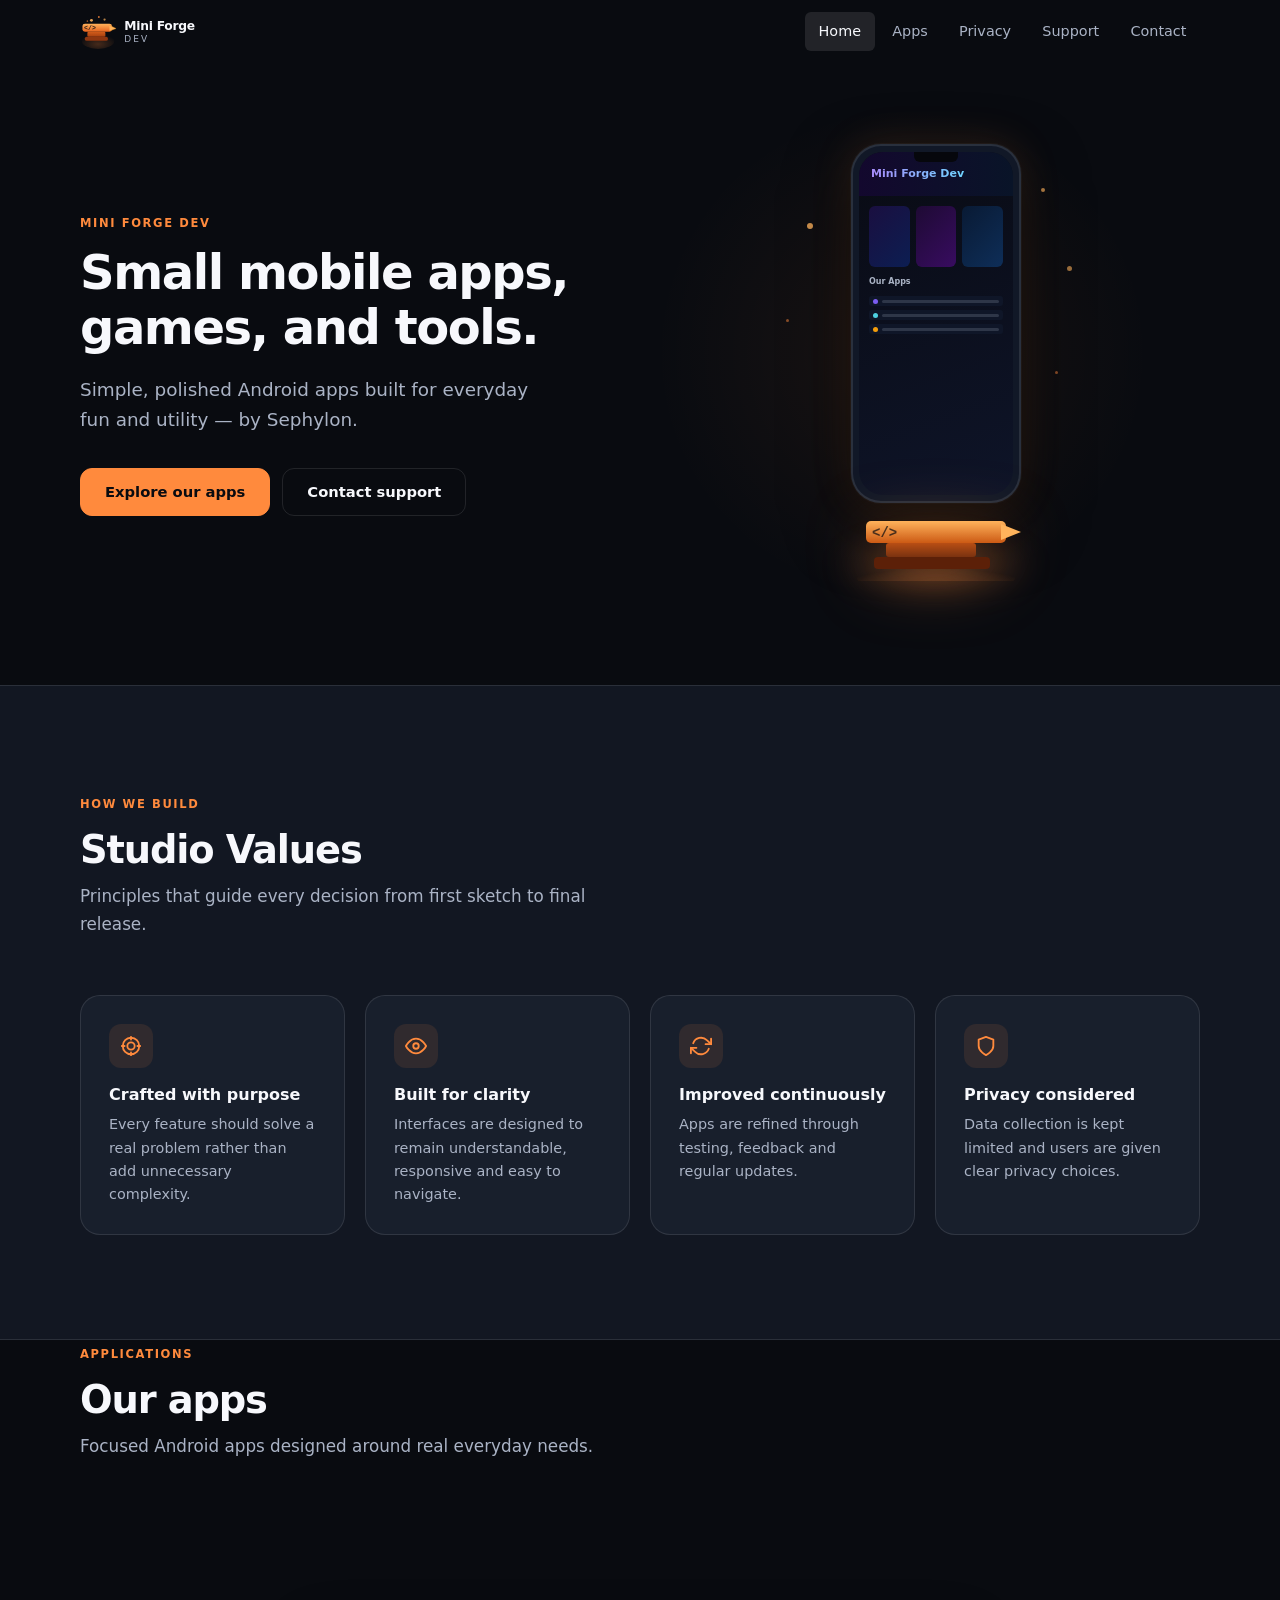
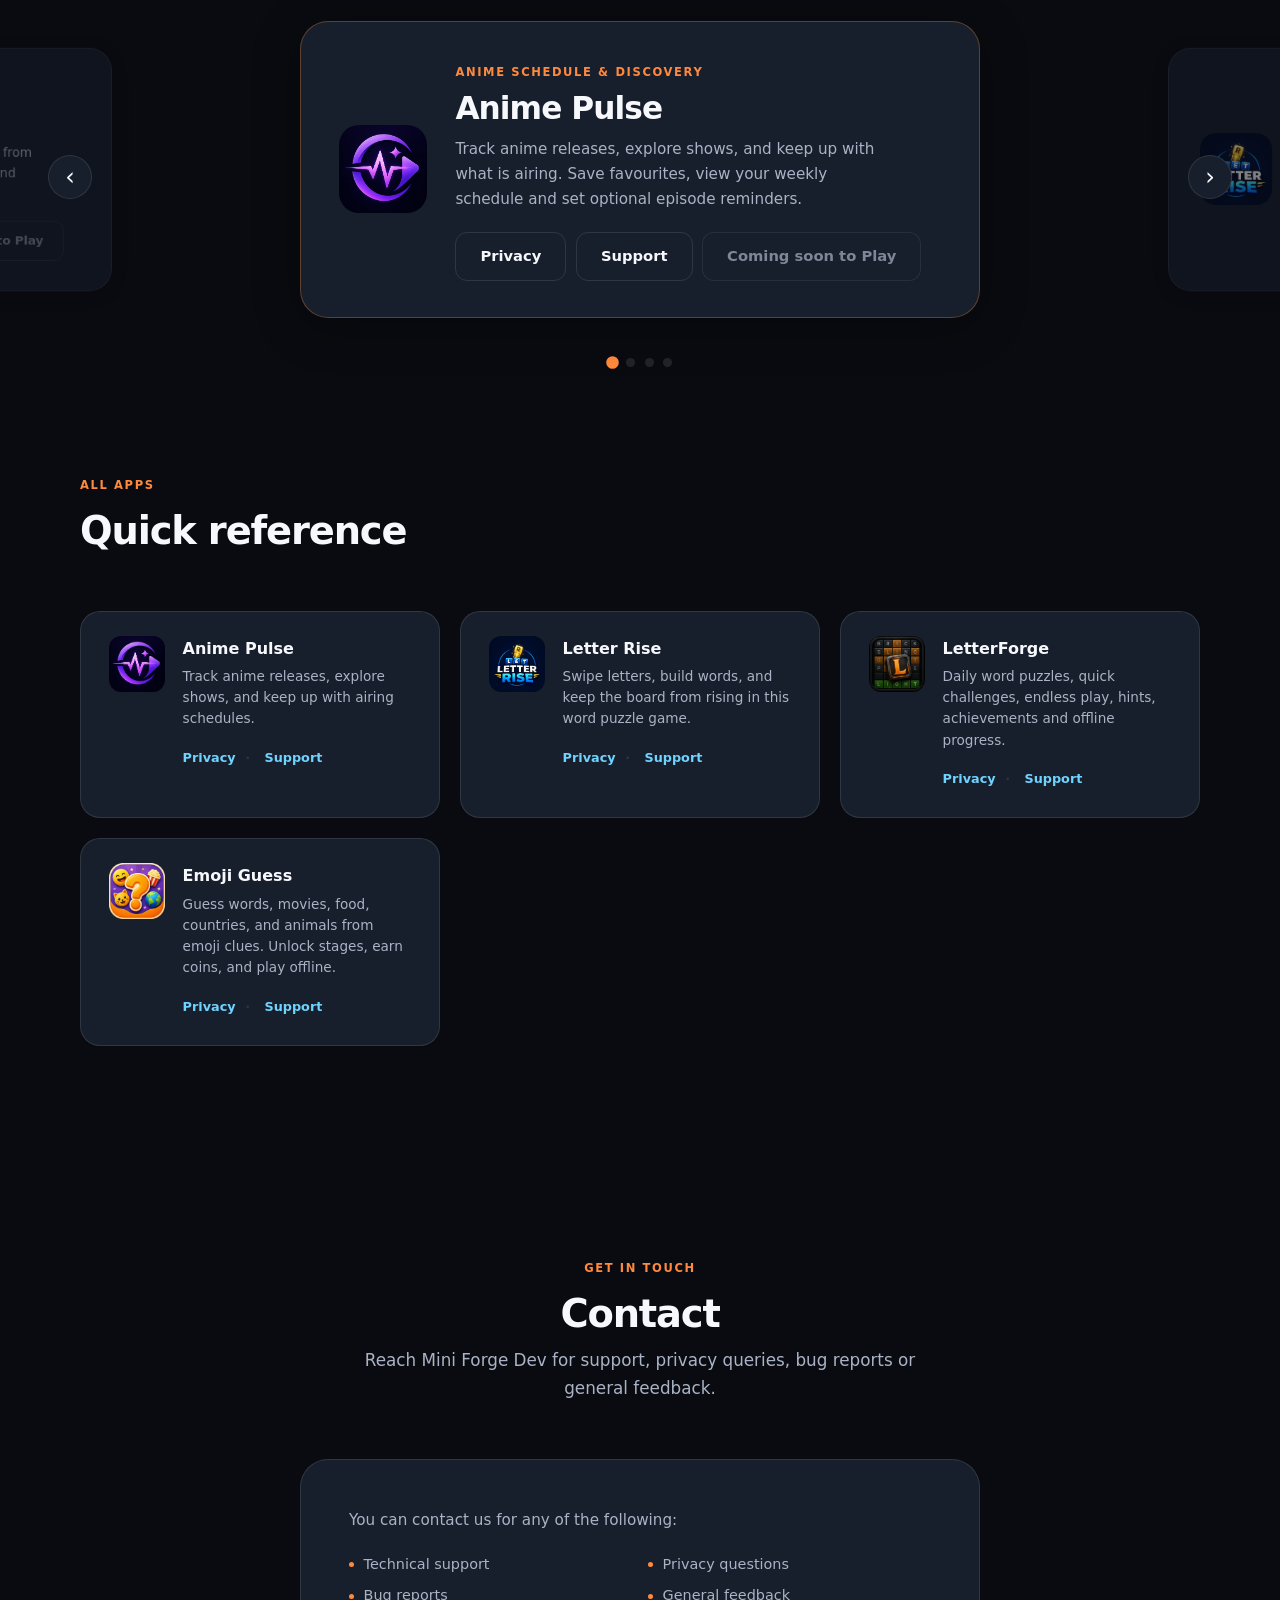
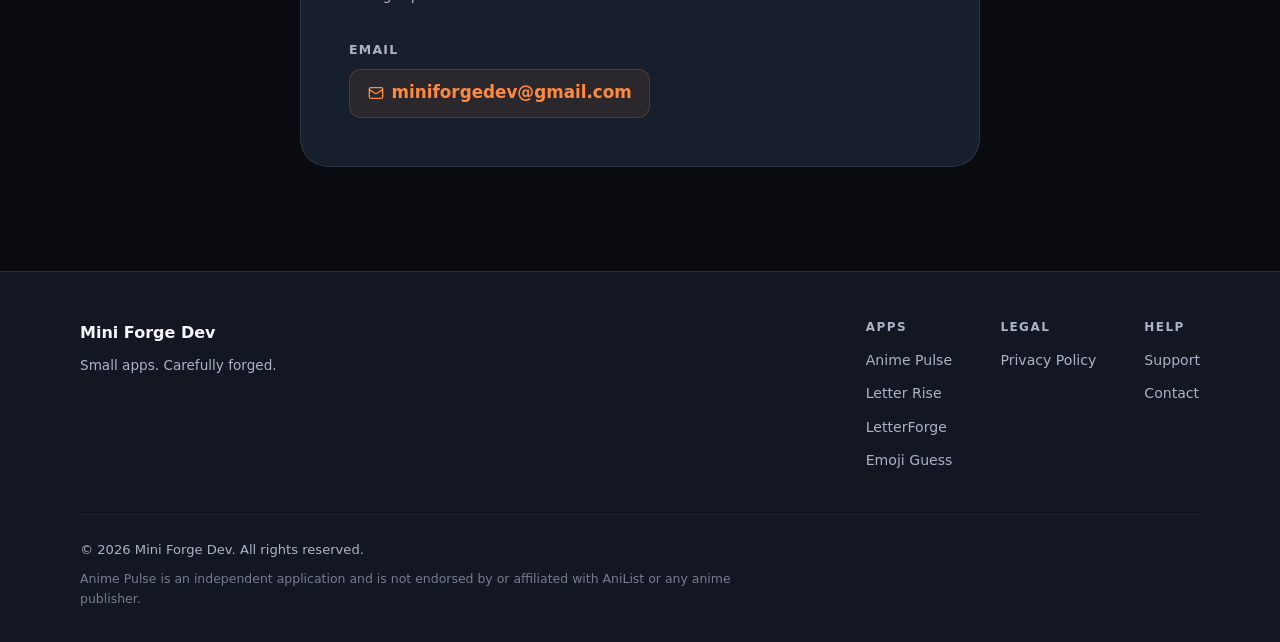
==== commit ecc17b3a: "Add Emoji Guess website section Co-Authored-By: Claude Fable 5 <noreply@anthropic.com>" ====
--- a/index.html
+++ b/index.html
@@ -6,14 +6,14 @@
   <meta name="theme-color" content="#090B10">
 
   <title>Mini Forge Dev — Small Apps by Sephylon</title>
-  <meta name="description" content="Mini Forge Dev creates focused Android mobile apps and games. Discover Anime Pulse, Letter Rise, and LetterForge — simple, polished apps built for everyday fun and utility.">
+  <meta name="description" content="Mini Forge Dev creates focused Android mobile apps and games. Discover Anime Pulse, Letter Rise, LetterForge, and Emoji Guess — simple, polished apps built for everyday fun and utility.">
 
   <link rel="icon" type="image/svg+xml" href="assets/favicon.svg">
   <link rel="canonical" href="https://sephylon09.github.io/">
 
   <meta property="og:type"        content="website">
   <meta property="og:title"       content="Mini Forge Dev — Small Apps by Sephylon">
-  <meta property="og:description" content="Discover Anime Pulse, Letter Rise, and LetterForge — focused Android apps built for everyday fun and utility.">
+  <meta property="og:description" content="Discover Anime Pulse, Letter Rise, LetterForge, and Emoji Guess — focused Android apps built for everyday fun and utility.">
   <meta property="og:url"         content="https://sephylon09.github.io/">
 
   <link rel="stylesheet" href="styles.css">
@@ -275,6 +275,21 @@
               </div>
             </article>
 
+            <!-- Emoji Guess -->
+            <article class="carousel-card" role="group" aria-roledescription="slide" aria-label="Emoji Guess">
+              <img src="assets/emoji_guess_logo.png" alt="Emoji Guess" class="carousel-card-logo" width="96" height="96" loading="lazy">
+              <div class="carousel-card-meta">
+                <span class="carousel-card-category">Emoji puzzle game</span>
+                <h3 class="carousel-card-title">Emoji Guess</h3>
+                <p class="carousel-card-desc">Guess words, movies, food, countries, and animals from emoji clues. Unlock stages, use hints, earn coins, and track your progress offline.</p>
+                <div class="carousel-card-actions">
+                  <a href="privacy-policy.html#emoji-guess" class="btn btn-secondary">Privacy</a>
+                  <a href="support.html#emoji-guess"        class="btn btn-secondary">Support</a>
+                  <span class="btn btn-disabled" aria-disabled="true" tabindex="-1">Coming soon to Play</span>
+                </div>
+              </div>
+            </article>
+
           </div><!-- /.carousel-viewport -->
 
           <button class="carousel-prev" aria-label="Previous app">&#8249;</button>
@@ -284,6 +299,7 @@
             <button class="carousel-dot" data-slide="0" role="tab" aria-selected="true"  aria-label="Go to Anime Pulse"  tabindex="0"></button>
             <button class="carousel-dot" data-slide="1" role="tab" aria-selected="false" aria-label="Go to Letter Rise"  tabindex="-1"></button>
             <button class="carousel-dot" data-slide="2" role="tab" aria-selected="false" aria-label="Go to LetterForge"  tabindex="-1"></button>
+            <button class="carousel-dot" data-slide="3" role="tab" aria-selected="false" aria-label="Go to Emoji Guess"  tabindex="-1"></button>
           </div>
 
         </div><!-- /.coverflow-carousel -->
@@ -331,6 +347,18 @@
               <div class="app-mini-links">
                 <a href="privacy-policy.html#letterforge" class="app-mini-link">Privacy</a>
                 <a href="support.html#letterforge"  class="app-mini-link">Support</a>
+              </div>
+            </div>
+          </div>
+
+          <div class="app-mini-card">
+            <img src="assets/emoji_guess_logo.png" alt="Emoji Guess" class="app-mini-logo" width="56" height="56" loading="lazy">
+            <div class="app-mini-body">
+              <div class="app-mini-name">Emoji Guess</div>
+              <p class="app-mini-desc">Guess words, movies, food, countries, and animals from emoji clues. Unlock stages, earn coins, and play offline.</p>
+              <div class="app-mini-links">
+                <a href="privacy-policy.html#emoji-guess" class="app-mini-link">Privacy</a>
+                <a href="support.html#emoji-guess"        class="app-mini-link">Support</a>
               </div>
             </div>
           </div>
@@ -392,6 +420,7 @@
               <li><a href="#apps">Anime Pulse</a></li>
               <li><a href="#apps">Letter Rise</a></li>
               <li><a href="#apps">LetterForge</a></li>
+              <li><a href="#apps">Emoji Guess</a></li>
             </ul>
           </div>
           <div class="footer-col">
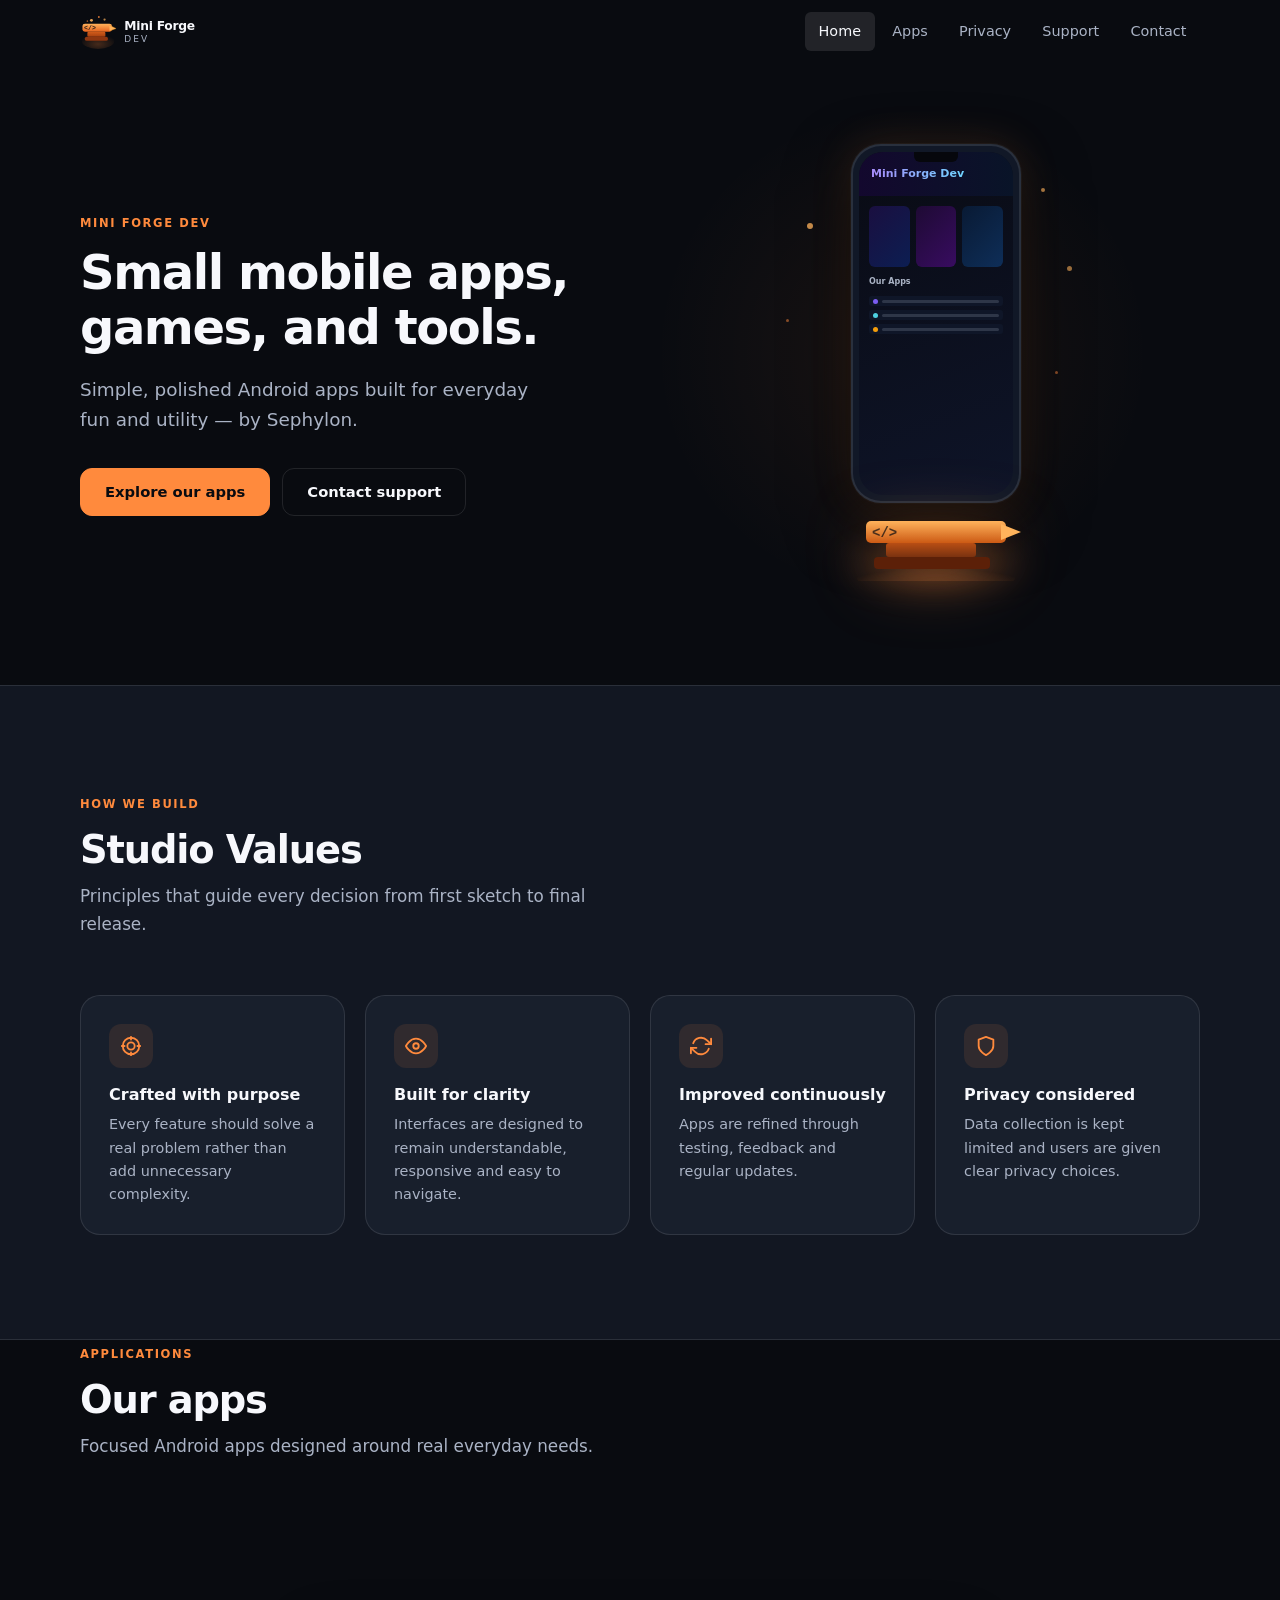
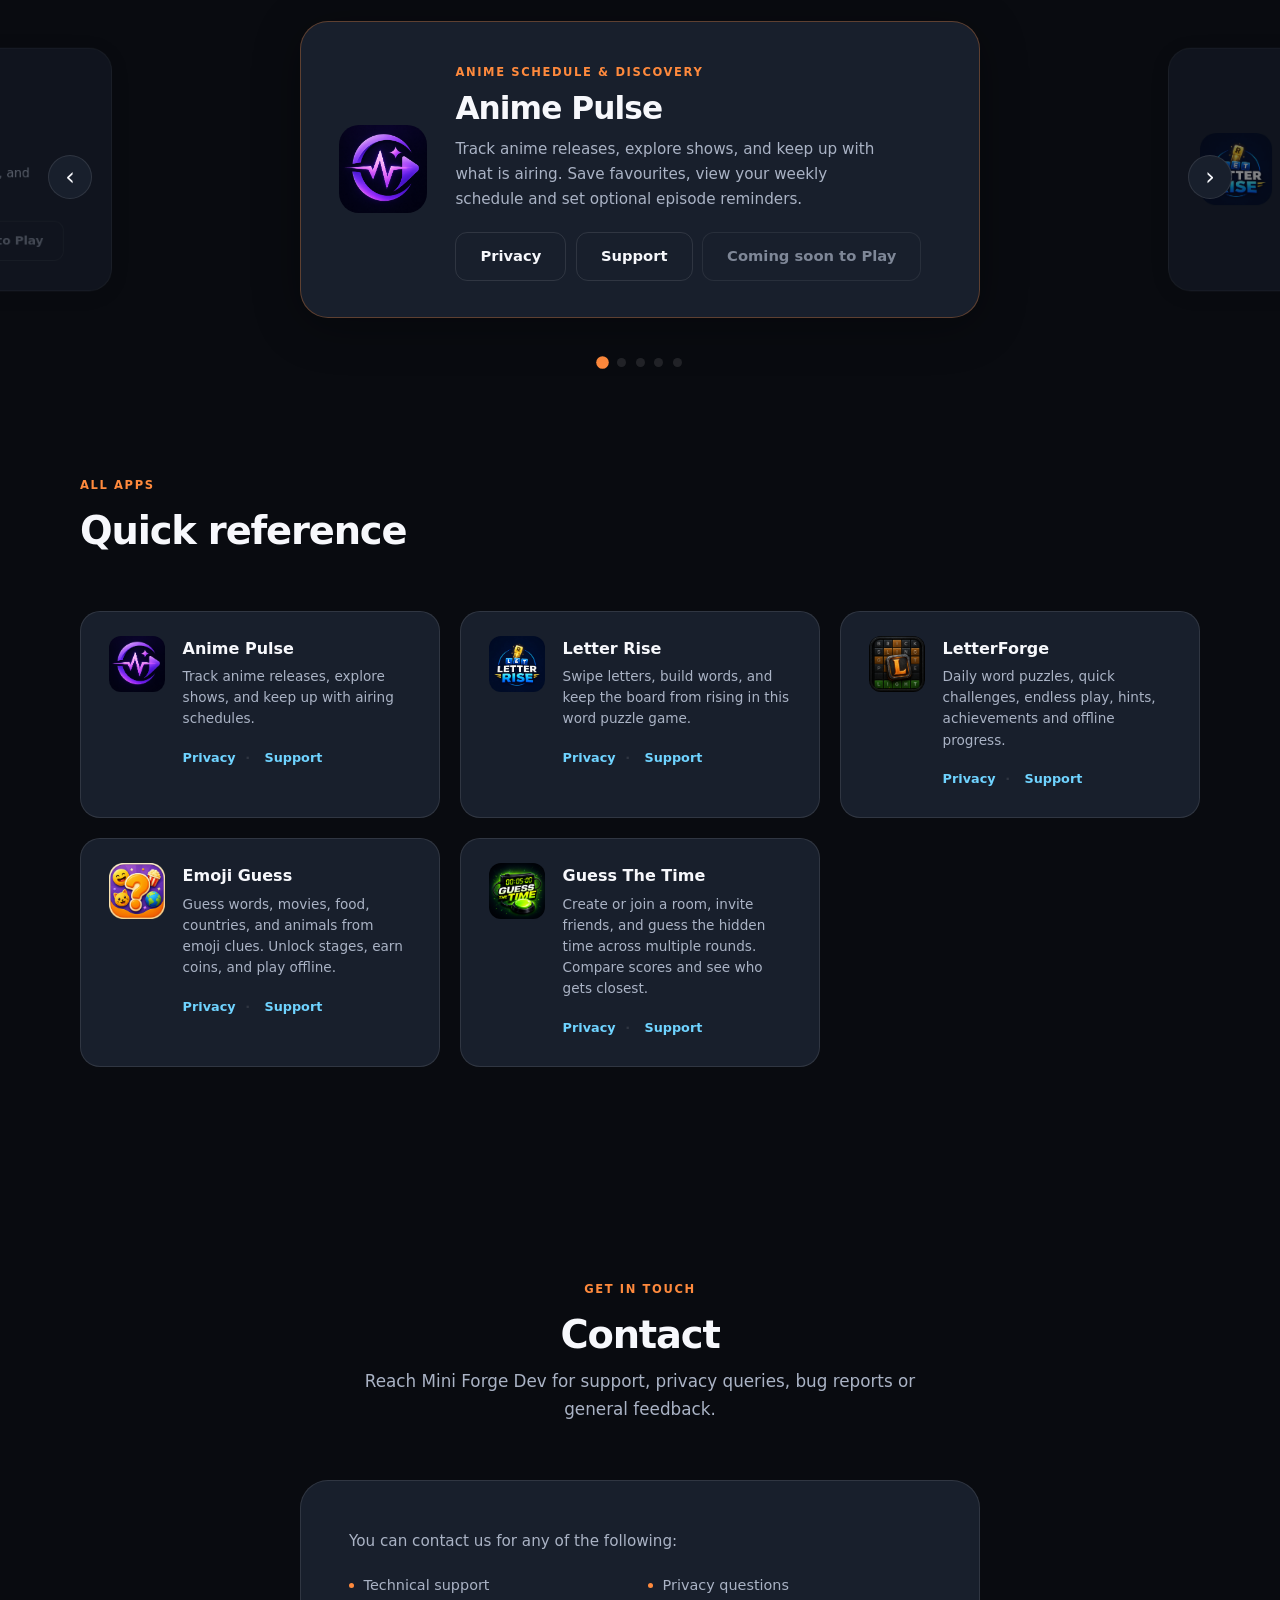
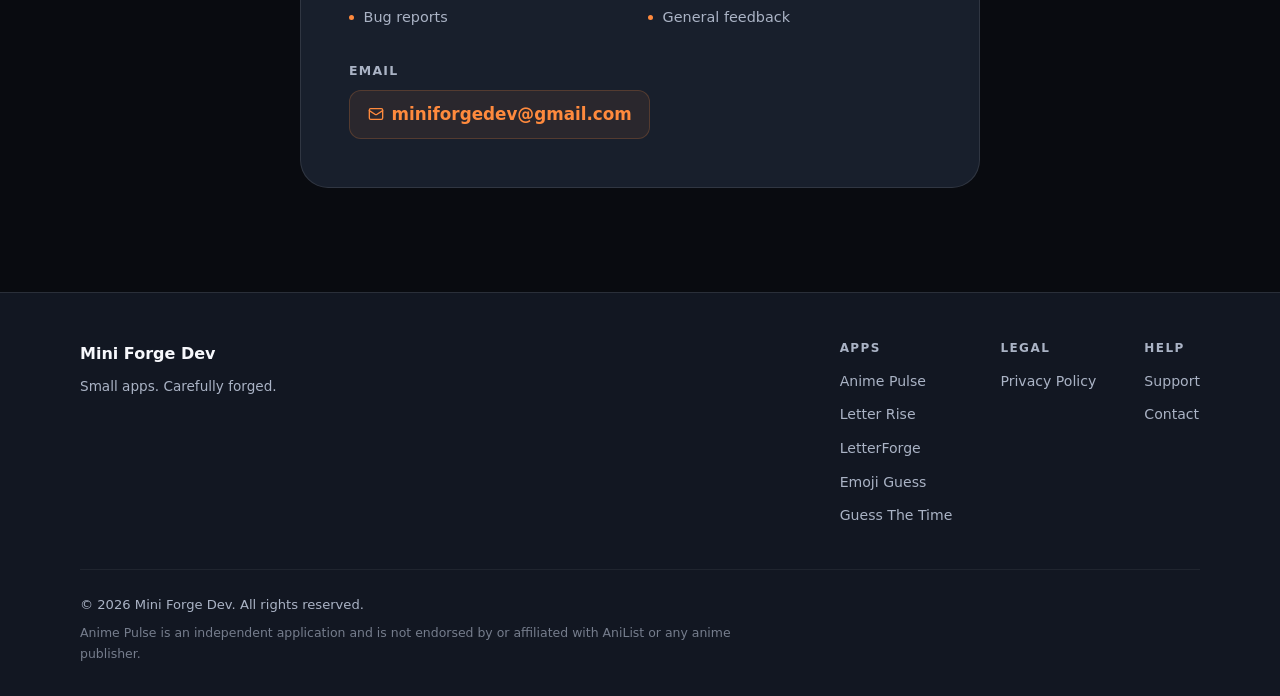
==== commit 62cafa5e: "Add Guess The Time website section" ====
--- a/index.html
+++ b/index.html
@@ -6,14 +6,14 @@
   <meta name="theme-color" content="#090B10">
 
   <title>Mini Forge Dev — Small Apps by Sephylon</title>
-  <meta name="description" content="Mini Forge Dev creates focused Android mobile apps and games. Discover Anime Pulse, Letter Rise, LetterForge, and Emoji Guess — simple, polished apps built for everyday fun and utility.">
+  <meta name="description" content="Mini Forge Dev creates focused Android mobile apps and games. Discover Anime Pulse, Letter Rise, LetterForge, Emoji Guess, and Guess The Time — simple, polished apps built for everyday fun and utility.">
 
   <link rel="icon" type="image/svg+xml" href="assets/favicon.svg">
   <link rel="canonical" href="https://sephylon09.github.io/">
 
   <meta property="og:type"        content="website">
   <meta property="og:title"       content="Mini Forge Dev — Small Apps by Sephylon">
-  <meta property="og:description" content="Discover Anime Pulse, Letter Rise, LetterForge, and Emoji Guess — focused Android apps built for everyday fun and utility.">
+  <meta property="og:description" content="Discover Anime Pulse, Letter Rise, LetterForge, Emoji Guess, and Guess The Time — focused Android apps built for everyday fun and utility.">
   <meta property="og:url"         content="https://sephylon09.github.io/">
 
   <link rel="stylesheet" href="styles.css">
@@ -290,6 +290,21 @@
               </div>
             </article>
 
+            <!-- Guess The Time -->
+            <article class="carousel-card" role="group" aria-roledescription="slide" aria-label="Guess The Time">
+              <img src="assets/guessthetime_logo.png" alt="Guess The Time" class="carousel-card-logo" width="96" height="96" loading="lazy">
+              <div class="carousel-card-meta">
+                <span class="carousel-card-category">Multiplayer guessing game</span>
+                <h3 class="carousel-card-title">Guess The Time</h3>
+                <p class="carousel-card-desc">Create or join a room, invite friends, and guess the hidden time. Play multiple rounds, compare scores, and see who gets closest.</p>
+                <div class="carousel-card-actions">
+                  <a href="privacy-policy.html#guess-the-time" class="btn btn-secondary">Privacy</a>
+                  <a href="support.html#guess-the-time"        class="btn btn-secondary">Support</a>
+                  <span class="btn btn-disabled" aria-disabled="true" tabindex="-1">Coming soon to Play</span>
+                </div>
+              </div>
+            </article>
+
           </div><!-- /.carousel-viewport -->
 
           <button class="carousel-prev" aria-label="Previous app">&#8249;</button>
@@ -300,6 +315,7 @@
             <button class="carousel-dot" data-slide="1" role="tab" aria-selected="false" aria-label="Go to Letter Rise"  tabindex="-1"></button>
             <button class="carousel-dot" data-slide="2" role="tab" aria-selected="false" aria-label="Go to LetterForge"  tabindex="-1"></button>
             <button class="carousel-dot" data-slide="3" role="tab" aria-selected="false" aria-label="Go to Emoji Guess"  tabindex="-1"></button>
+            <button class="carousel-dot" data-slide="4" role="tab" aria-selected="false" aria-label="Go to Guess The Time" tabindex="-1"></button>
           </div>
 
         </div><!-- /.coverflow-carousel -->
@@ -359,6 +375,18 @@
               <div class="app-mini-links">
                 <a href="privacy-policy.html#emoji-guess" class="app-mini-link">Privacy</a>
                 <a href="support.html#emoji-guess"        class="app-mini-link">Support</a>
+              </div>
+            </div>
+          </div>
+
+          <div class="app-mini-card">
+            <img src="assets/guessthetime_logo.png" alt="Guess The Time" class="app-mini-logo" width="56" height="56" loading="lazy">
+            <div class="app-mini-body">
+              <div class="app-mini-name">Guess The Time</div>
+              <p class="app-mini-desc">Create or join a room, invite friends, and guess the hidden time across multiple rounds. Compare scores and see who gets closest.</p>
+              <div class="app-mini-links">
+                <a href="privacy-policy.html#guess-the-time" class="app-mini-link">Privacy</a>
+                <a href="support.html#guess-the-time"        class="app-mini-link">Support</a>
               </div>
             </div>
           </div>
@@ -421,6 +449,7 @@
               <li><a href="#apps">Letter Rise</a></li>
               <li><a href="#apps">LetterForge</a></li>
               <li><a href="#apps">Emoji Guess</a></li>
+              <li><a href="#apps">Guess The Time</a></li>
             </ul>
           </div>
           <div class="footer-col">
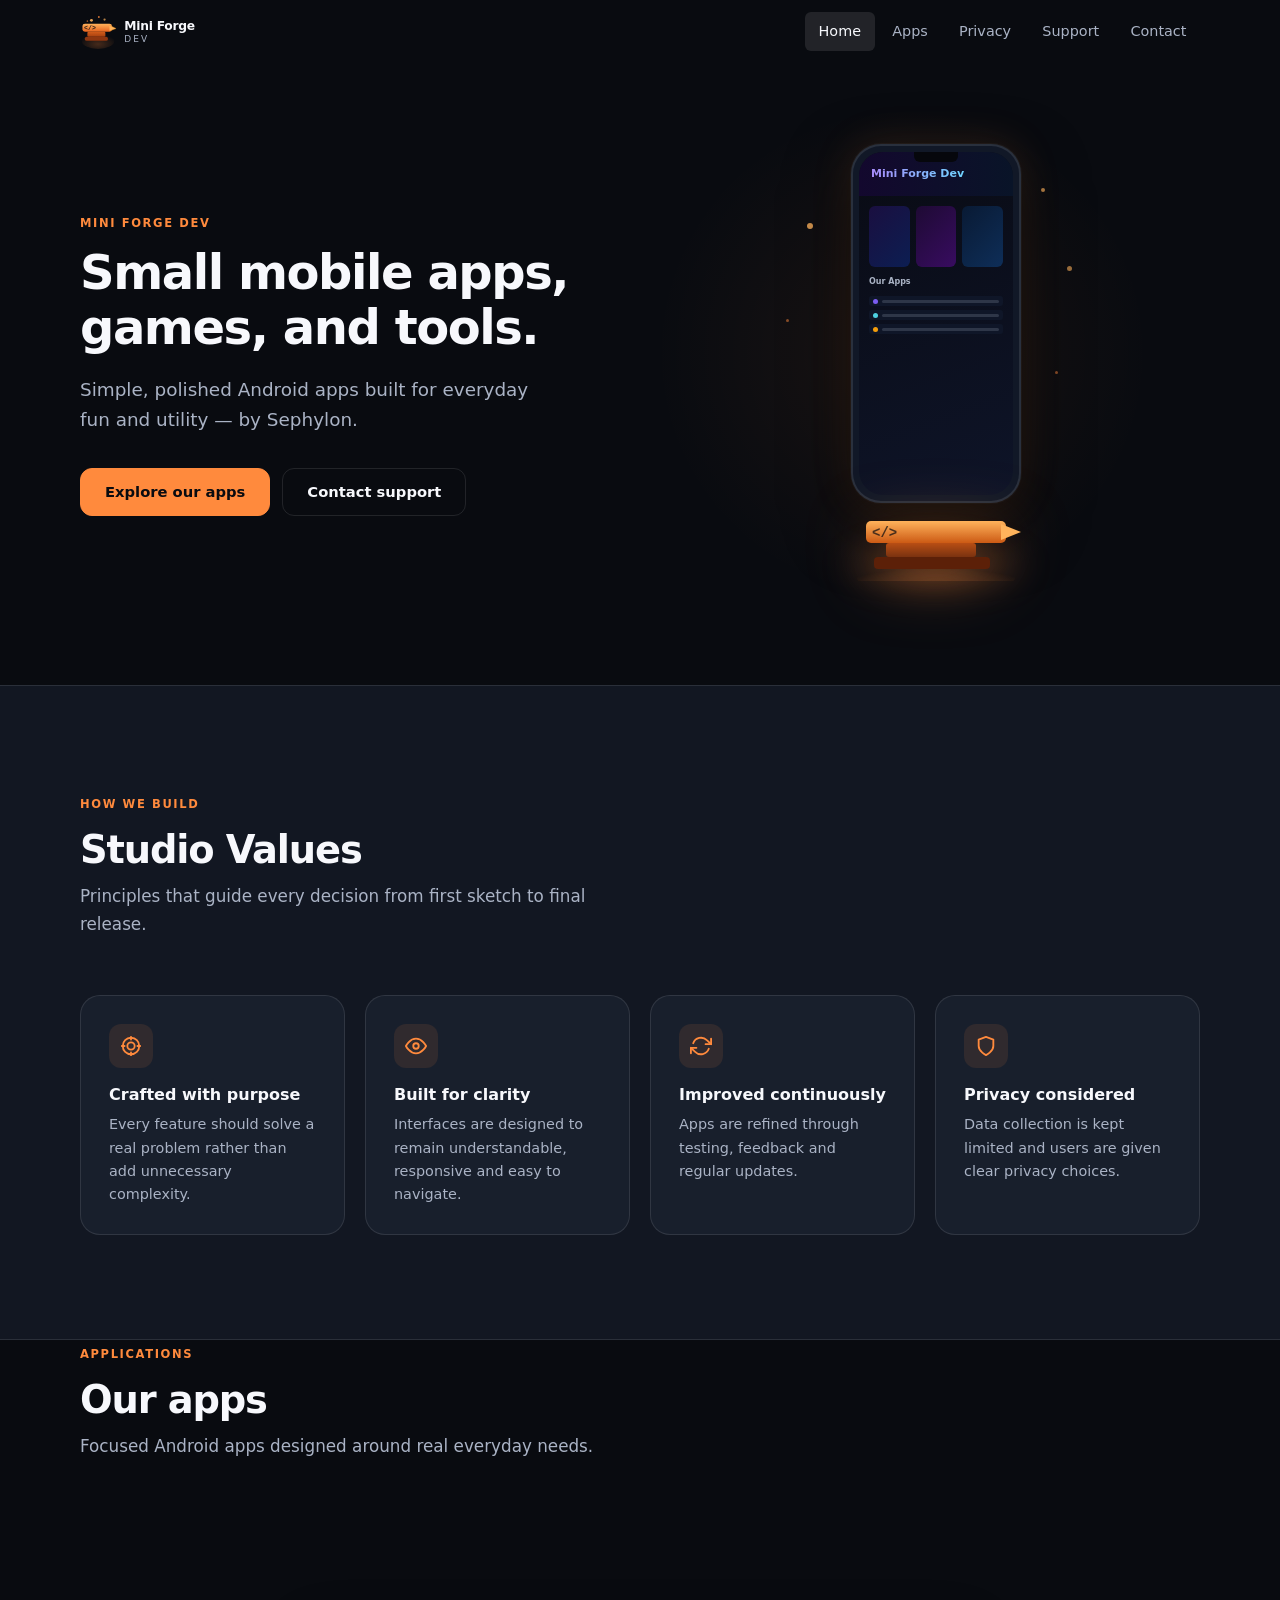
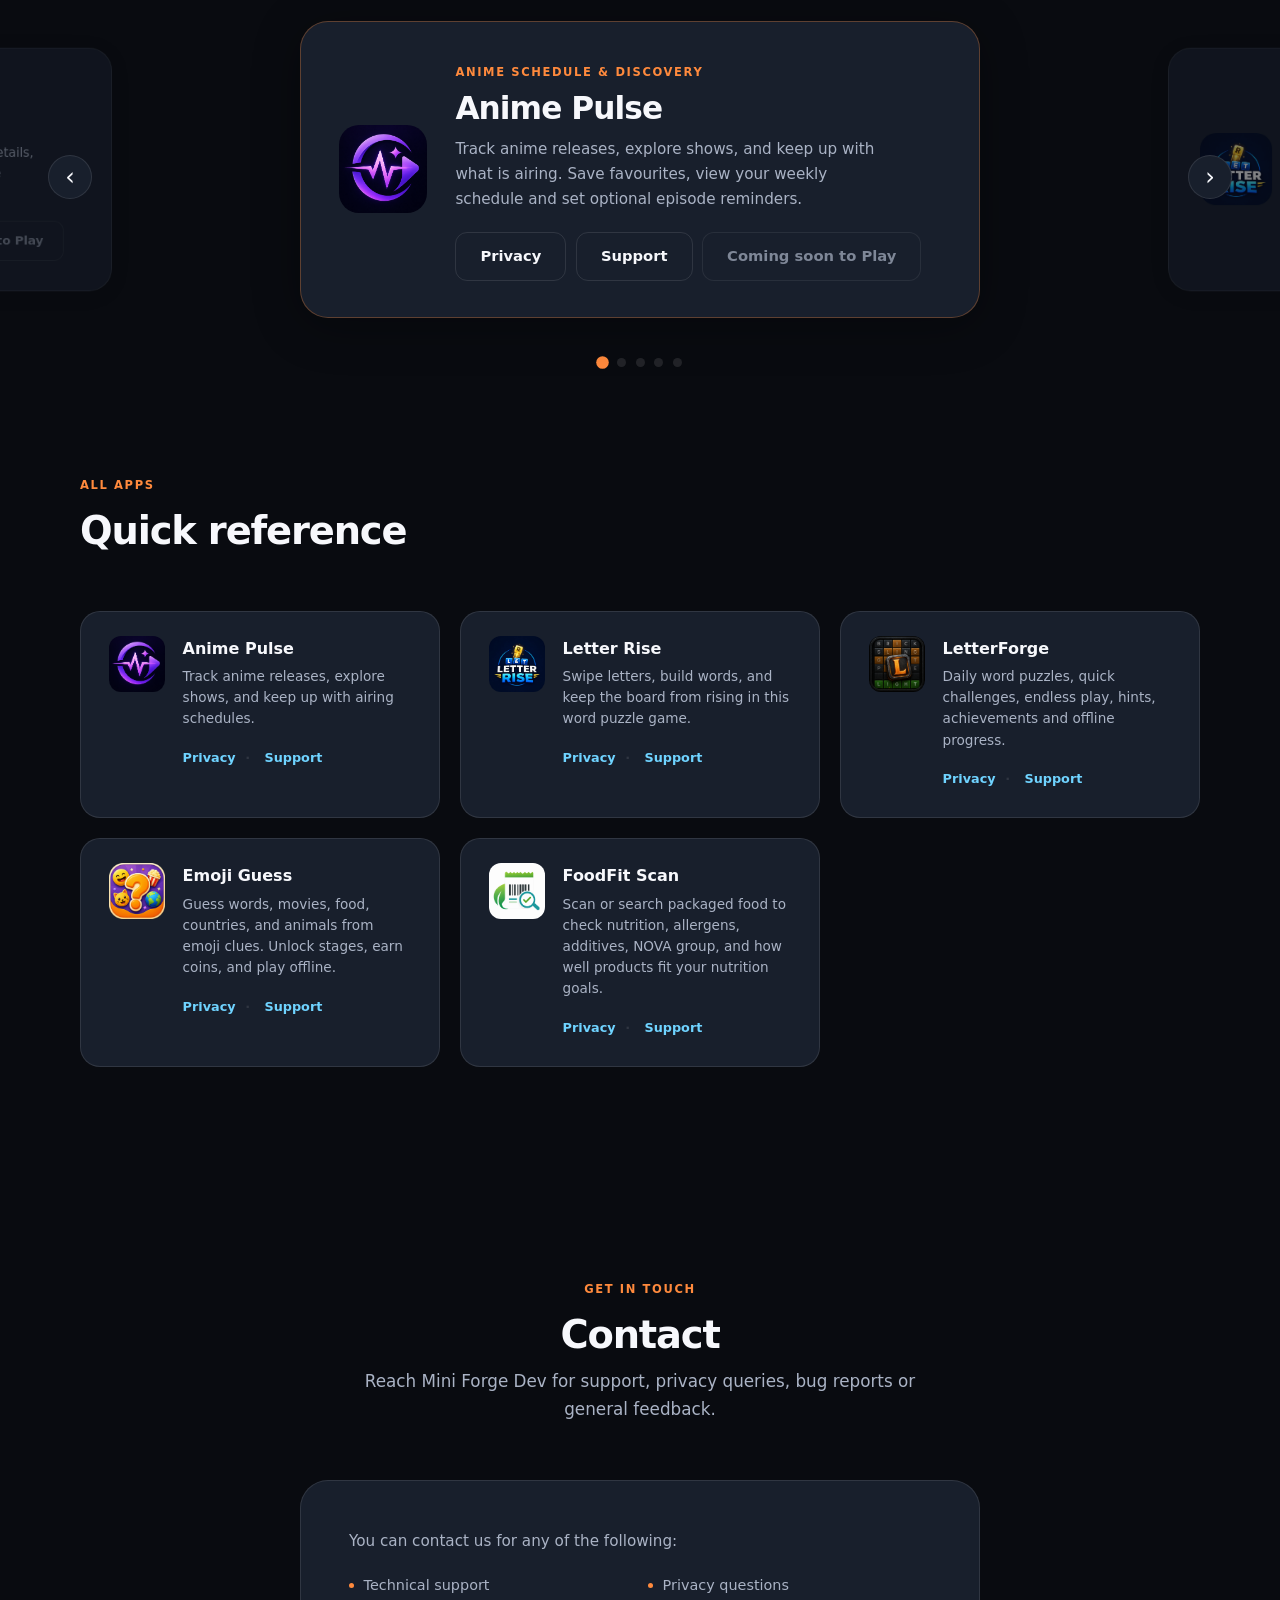
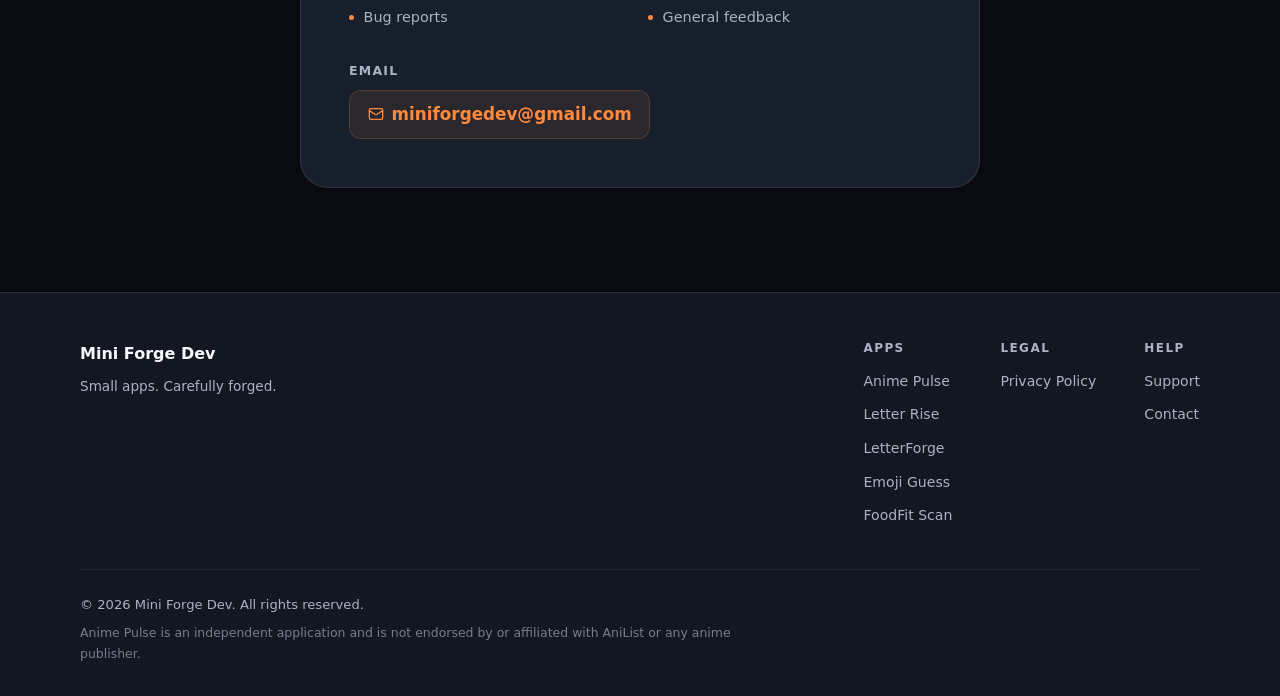
==== commit 934c2a3f: "added foodfit scan" ====
--- a/index.html
+++ b/index.html
@@ -6,14 +6,14 @@
   <meta name="theme-color" content="#090B10">
 
   <title>Mini Forge Dev — Small Apps by Sephylon</title>
-  <meta name="description" content="Mini Forge Dev creates focused Android mobile apps and games. Discover Anime Pulse, Letter Rise, LetterForge, Emoji Guess, and Guess The Time — simple, polished apps built for everyday fun and utility.">
+  <meta name="description" content="Mini Forge Dev creates focused Android mobile apps and games. Discover Anime Pulse, Letter Rise, LetterForge, Emoji Guess, and FoodFit Scan — simple, polished apps built for everyday fun and utility.">
 
   <link rel="icon" type="image/svg+xml" href="assets/favicon.svg">
   <link rel="canonical" href="https://sephylon09.github.io/">
 
   <meta property="og:type"        content="website">
   <meta property="og:title"       content="Mini Forge Dev — Small Apps by Sephylon">
-  <meta property="og:description" content="Discover Anime Pulse, Letter Rise, LetterForge, Emoji Guess, and Guess The Time — focused Android apps built for everyday fun and utility.">
+  <meta property="og:description" content="Discover Anime Pulse, Letter Rise, LetterForge, Emoji Guess, and FoodFit Scan — focused Android apps built for everyday fun and utility.">
   <meta property="og:url"         content="https://sephylon09.github.io/">
 
   <link rel="stylesheet" href="styles.css">
@@ -290,16 +290,16 @@
               </div>
             </article>
 
-            <!-- Guess The Time -->
-            <article class="carousel-card" role="group" aria-roledescription="slide" aria-label="Guess The Time">
-              <img src="assets/guessthetime_logo.png" alt="Guess The Time" class="carousel-card-logo" width="96" height="96" loading="lazy">
+            <!-- FoodFit Scan -->
+            <article class="carousel-card" role="group" aria-roledescription="slide" aria-label="FoodFit Scan">
+              <img src="assets/foodfit_logo.png" alt="FoodFit Scan" class="carousel-card-logo" width="96" height="96" loading="lazy">
               <div class="carousel-card-meta">
-                <span class="carousel-card-category">Multiplayer guessing game</span>
-                <h3 class="carousel-card-title">Guess The Time</h3>
-                <p class="carousel-card-desc">Create or join a room, invite friends, and guess the hidden time. Play multiple rounds, compare scores, and see who gets closest.</p>
+                <span class="carousel-card-category">Food barcode &amp; nutrition scanner</span>
+                <h3 class="carousel-card-title">FoodFit Scan</h3>
+                <p class="carousel-card-desc">Scan or search packaged food to check nutrition details, allergens, additives, NOVA group, and how well the product fits your nutrition goals.</p>
                 <div class="carousel-card-actions">
-                  <a href="privacy-policy.html#guess-the-time" class="btn btn-secondary">Privacy</a>
-                  <a href="support.html#guess-the-time"        class="btn btn-secondary">Support</a>
+                  <a href="privacy-policy.html#foodfit-scan" class="btn btn-secondary">Privacy</a>
+                  <a href="support.html#foodfit-scan"        class="btn btn-secondary">Support</a>
                   <span class="btn btn-disabled" aria-disabled="true" tabindex="-1">Coming soon to Play</span>
                 </div>
               </div>
@@ -315,7 +315,7 @@
             <button class="carousel-dot" data-slide="1" role="tab" aria-selected="false" aria-label="Go to Letter Rise"  tabindex="-1"></button>
             <button class="carousel-dot" data-slide="2" role="tab" aria-selected="false" aria-label="Go to LetterForge"  tabindex="-1"></button>
             <button class="carousel-dot" data-slide="3" role="tab" aria-selected="false" aria-label="Go to Emoji Guess"  tabindex="-1"></button>
-            <button class="carousel-dot" data-slide="4" role="tab" aria-selected="false" aria-label="Go to Guess The Time" tabindex="-1"></button>
+            <button class="carousel-dot" data-slide="4" role="tab" aria-selected="false" aria-label="Go to FoodFit Scan" tabindex="-1"></button>
           </div>
 
         </div><!-- /.coverflow-carousel -->
@@ -380,13 +380,13 @@
           </div>
 
           <div class="app-mini-card">
-            <img src="assets/guessthetime_logo.png" alt="Guess The Time" class="app-mini-logo" width="56" height="56" loading="lazy">
+            <img src="assets/foodfit_logo.png" alt="FoodFit Scan" class="app-mini-logo" width="56" height="56" loading="lazy">
             <div class="app-mini-body">
-              <div class="app-mini-name">Guess The Time</div>
-              <p class="app-mini-desc">Create or join a room, invite friends, and guess the hidden time across multiple rounds. Compare scores and see who gets closest.</p>
+              <div class="app-mini-name">FoodFit Scan</div>
+              <p class="app-mini-desc">Scan or search packaged food to check nutrition, allergens, additives, NOVA group, and how well products fit your nutrition goals.</p>
               <div class="app-mini-links">
-                <a href="privacy-policy.html#guess-the-time" class="app-mini-link">Privacy</a>
-                <a href="support.html#guess-the-time"        class="app-mini-link">Support</a>
+                <a href="privacy-policy.html#foodfit-scan" class="app-mini-link">Privacy</a>
+                <a href="support.html#foodfit-scan"        class="app-mini-link">Support</a>
               </div>
             </div>
           </div>
@@ -449,7 +449,7 @@
               <li><a href="#apps">Letter Rise</a></li>
               <li><a href="#apps">LetterForge</a></li>
               <li><a href="#apps">Emoji Guess</a></li>
-              <li><a href="#apps">Guess The Time</a></li>
+              <li><a href="#apps">FoodFit Scan</a></li>
             </ul>
           </div>
           <div class="footer-col">
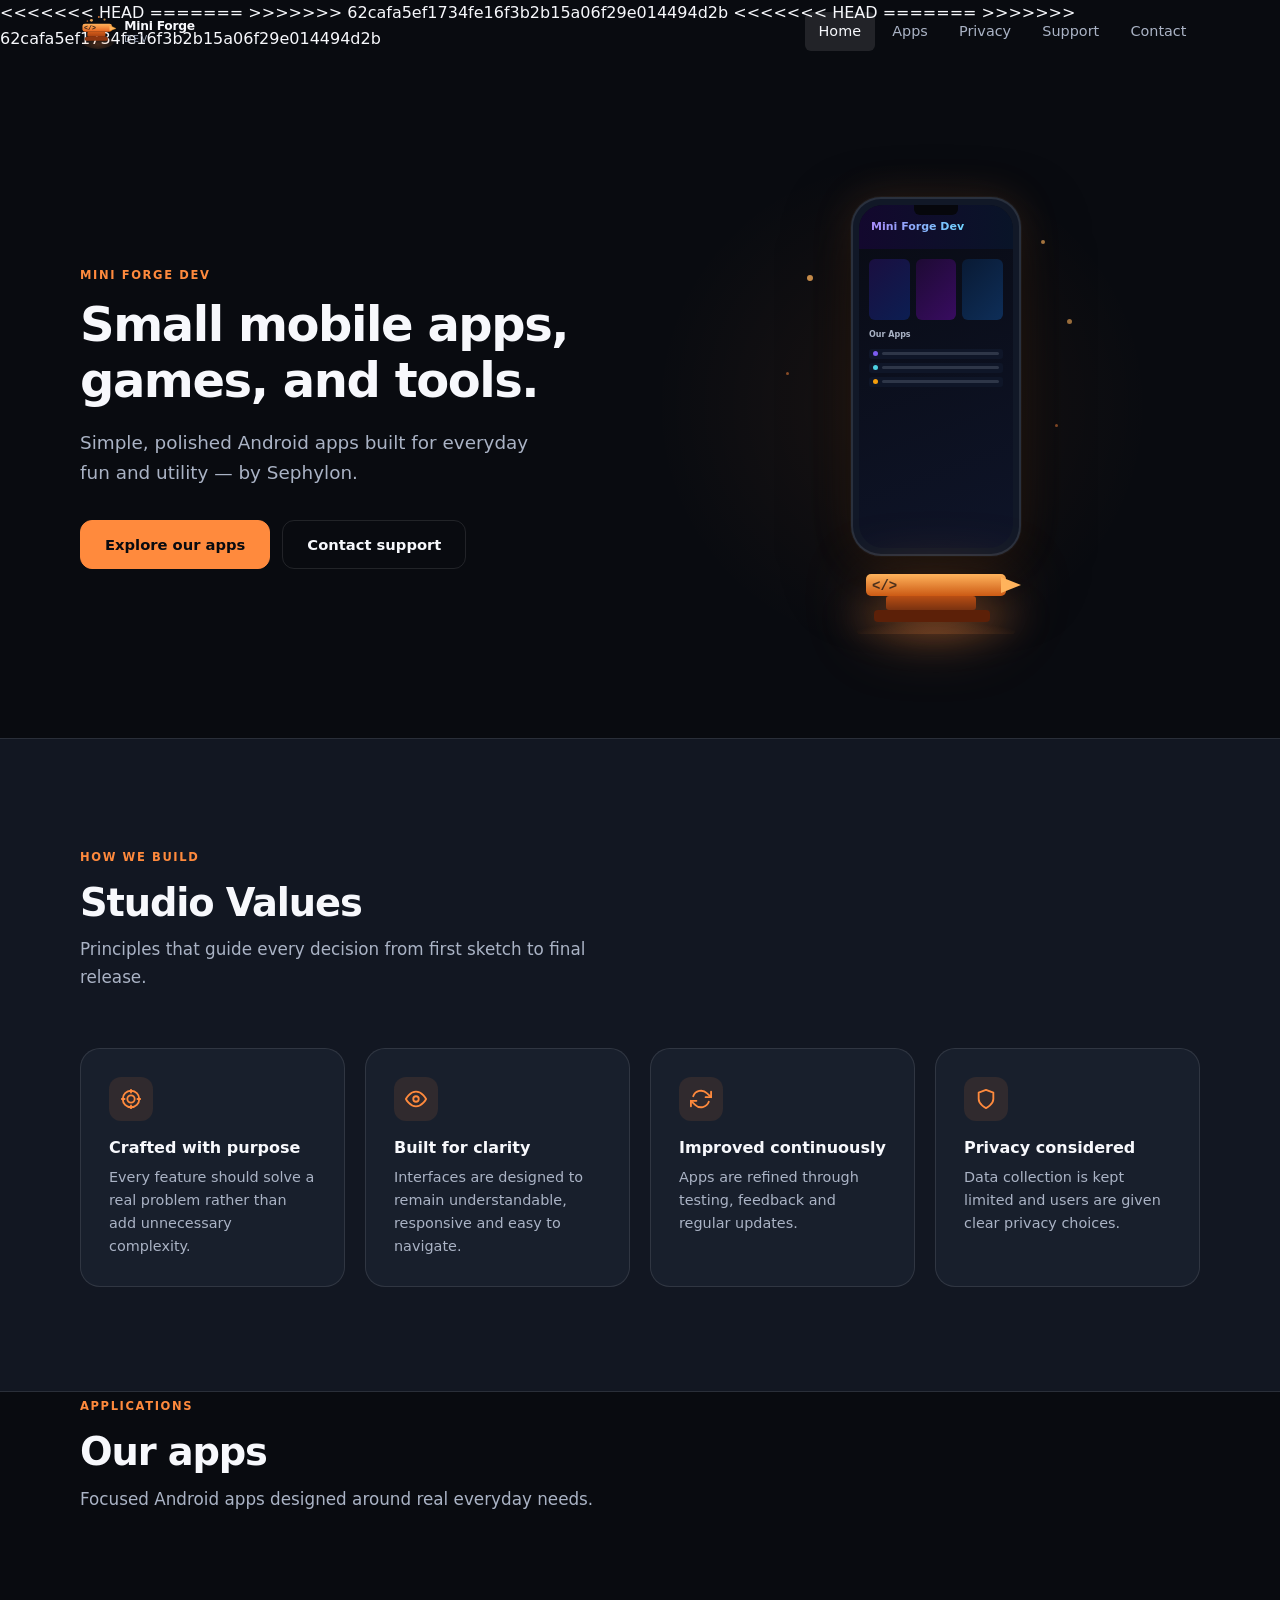
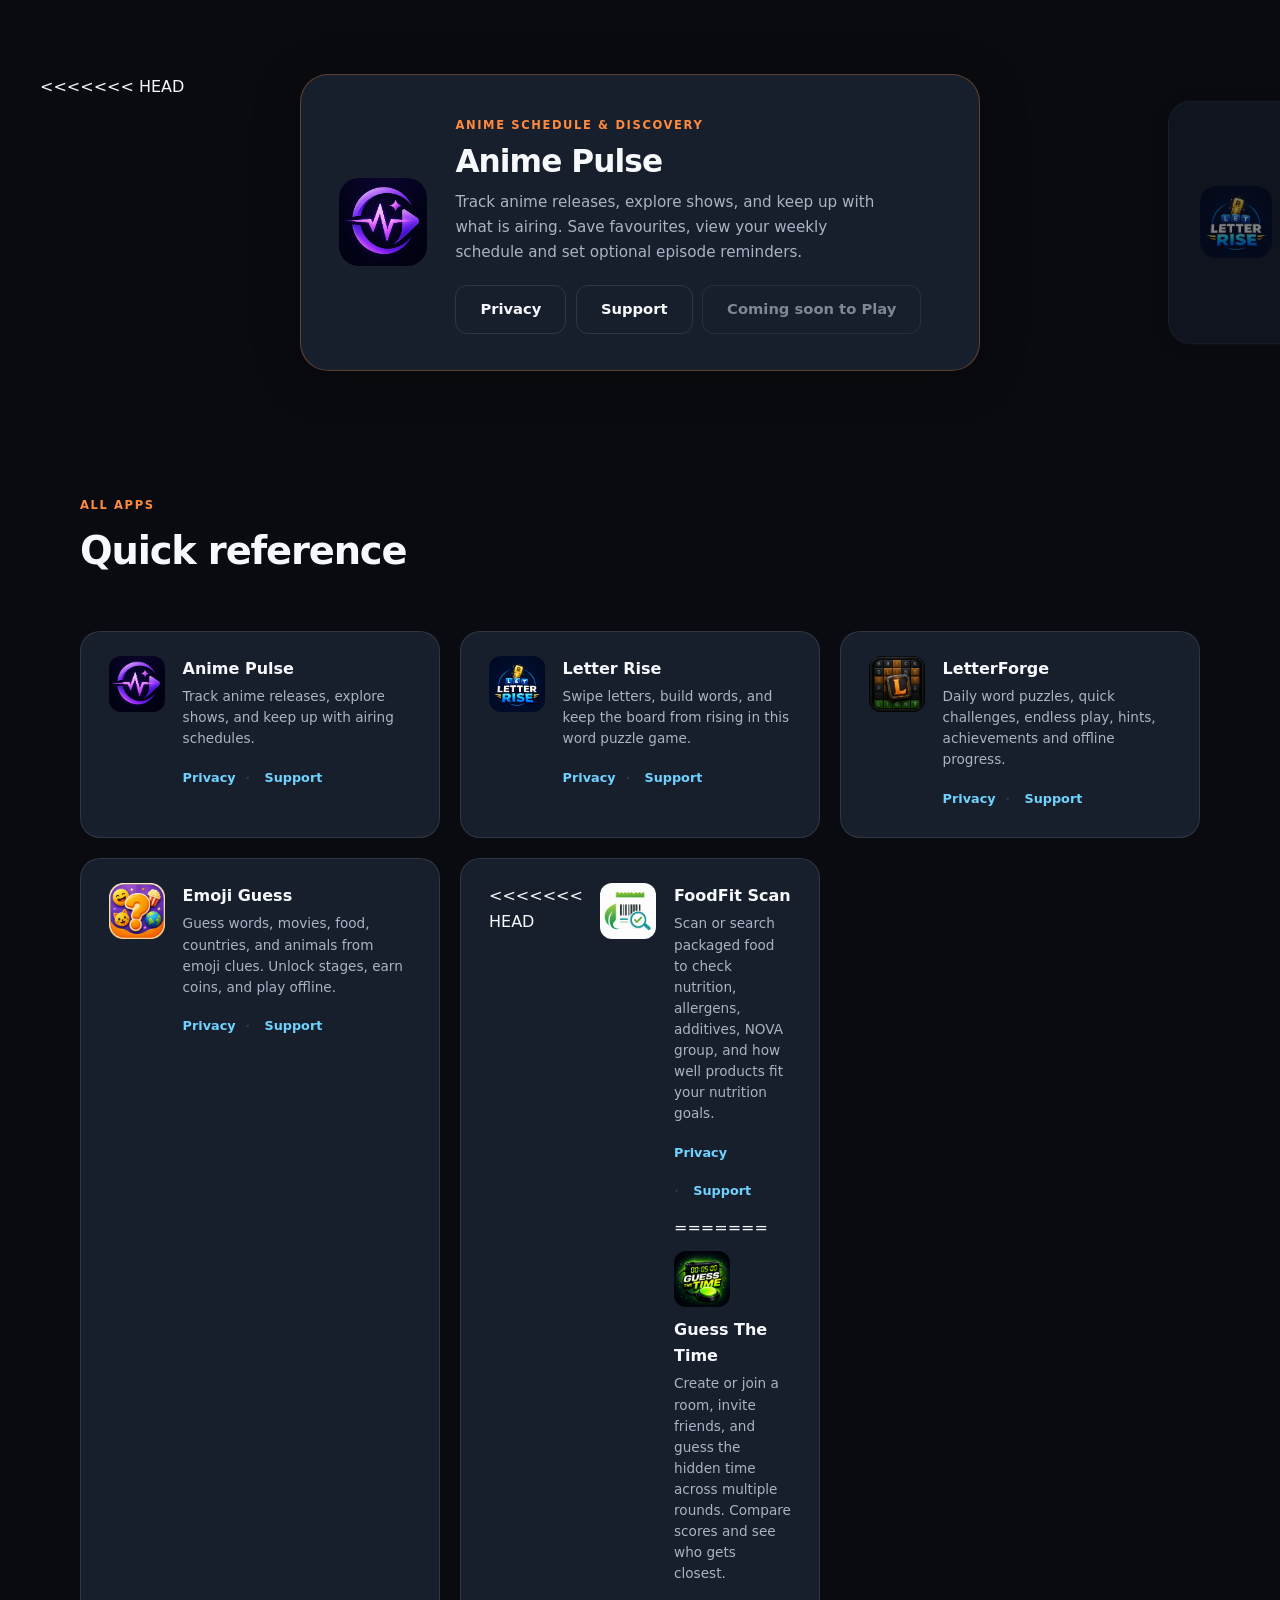
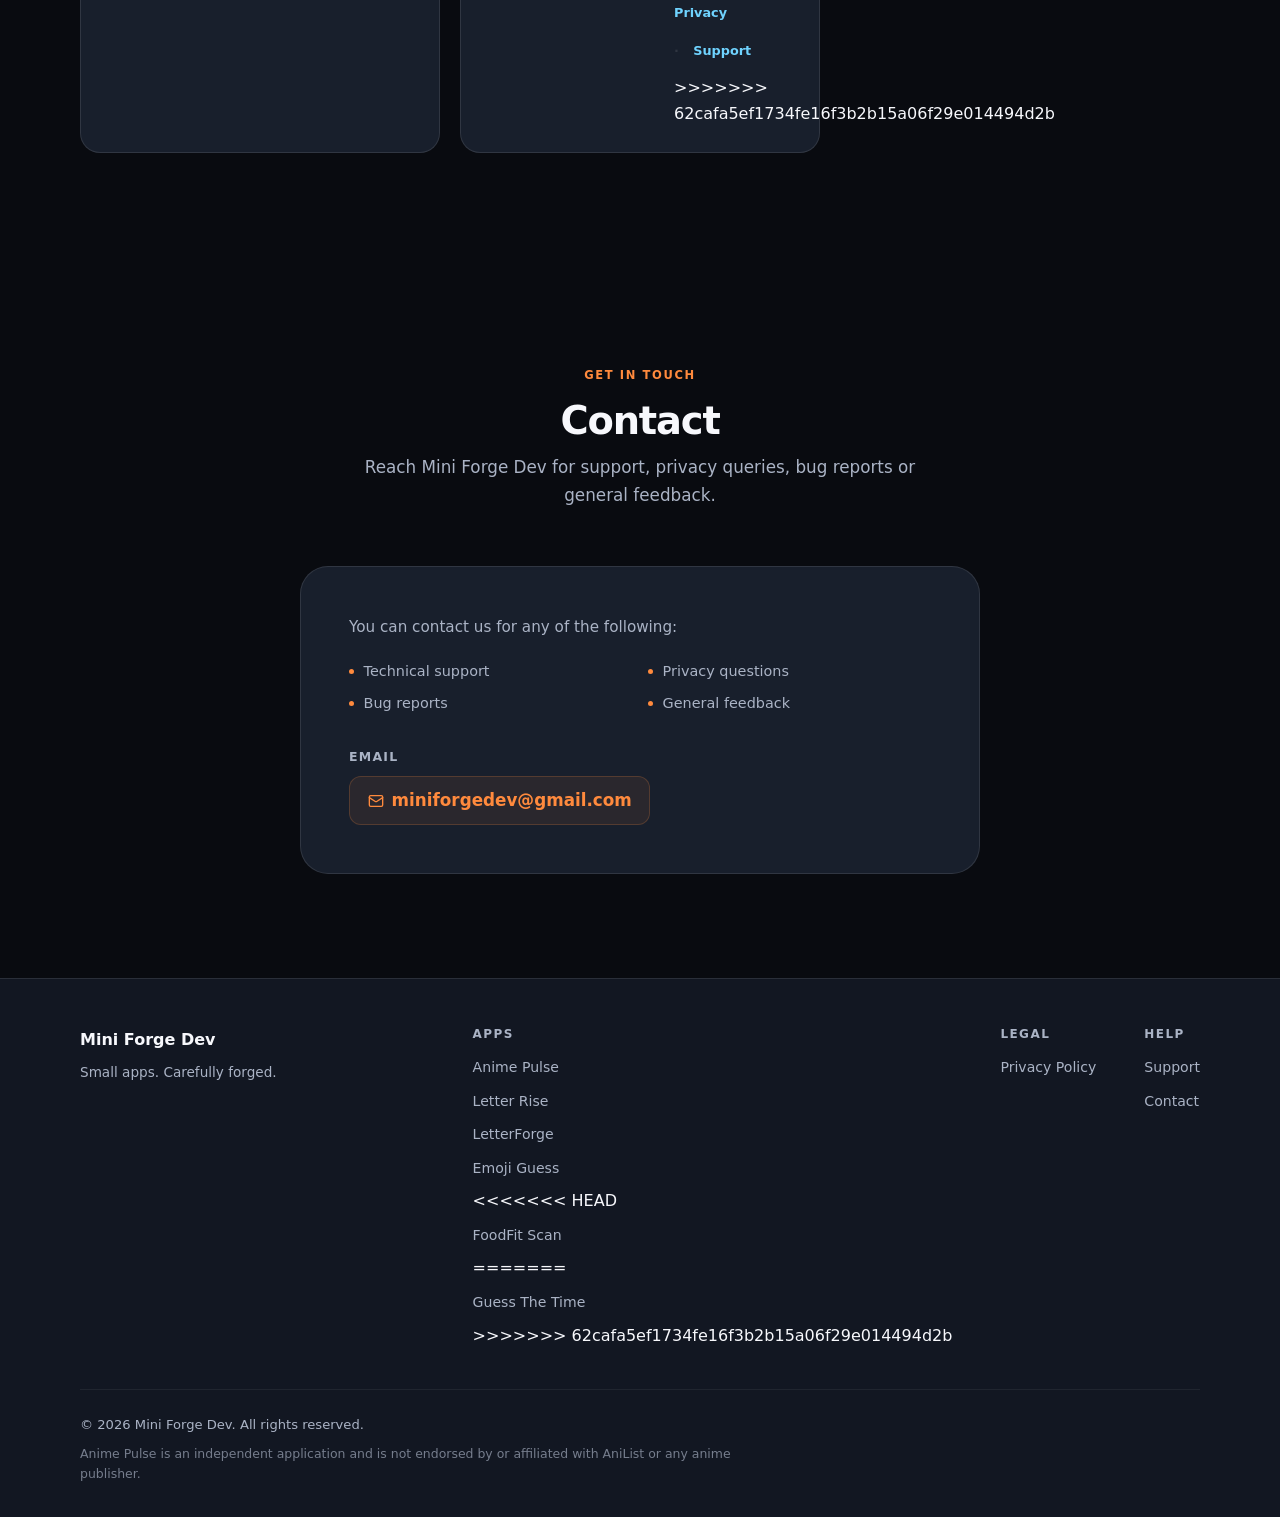
==== commit bf08ab8c: "added foodfit scan2" ====
--- a/index.html
+++ b/index.html
@@ -6,14 +6,22 @@
   <meta name="theme-color" content="#090B10">
 
   <title>Mini Forge Dev — Small Apps by Sephylon</title>
+<<<<<<< HEAD
   <meta name="description" content="Mini Forge Dev creates focused Android mobile apps and games. Discover Anime Pulse, Letter Rise, LetterForge, Emoji Guess, and FoodFit Scan — simple, polished apps built for everyday fun and utility.">
+=======
+  <meta name="description" content="Mini Forge Dev creates focused Android mobile apps and games. Discover Anime Pulse, Letter Rise, LetterForge, Emoji Guess, and Guess The Time — simple, polished apps built for everyday fun and utility.">
+>>>>>>> 62cafa5ef1734fe16f3b2b15a06f29e014494d2b
 
   <link rel="icon" type="image/svg+xml" href="assets/favicon.svg">
   <link rel="canonical" href="https://sephylon09.github.io/">
 
   <meta property="og:type"        content="website">
   <meta property="og:title"       content="Mini Forge Dev — Small Apps by Sephylon">
+<<<<<<< HEAD
   <meta property="og:description" content="Discover Anime Pulse, Letter Rise, LetterForge, Emoji Guess, and FoodFit Scan — focused Android apps built for everyday fun and utility.">
+=======
+  <meta property="og:description" content="Discover Anime Pulse, Letter Rise, LetterForge, Emoji Guess, and Guess The Time — focused Android apps built for everyday fun and utility.">
+>>>>>>> 62cafa5ef1734fe16f3b2b15a06f29e014494d2b
   <meta property="og:url"         content="https://sephylon09.github.io/">
 
   <link rel="stylesheet" href="styles.css">
@@ -290,6 +298,7 @@
               </div>
             </article>
 
+<<<<<<< HEAD
             <!-- FoodFit Scan -->
             <article class="carousel-card" role="group" aria-roledescription="slide" aria-label="FoodFit Scan">
               <img src="assets/foodfit_logo.png" alt="FoodFit Scan" class="carousel-card-logo" width="96" height="96" loading="lazy">
@@ -300,6 +309,18 @@
                 <div class="carousel-card-actions">
                   <a href="privacy-policy.html#foodfit-scan" class="btn btn-secondary">Privacy</a>
                   <a href="support.html#foodfit-scan"        class="btn btn-secondary">Support</a>
+=======
+            <!-- Guess The Time -->
+            <article class="carousel-card" role="group" aria-roledescription="slide" aria-label="Guess The Time">
+              <img src="assets/guessthetime_logo.png" alt="Guess The Time" class="carousel-card-logo" width="96" height="96" loading="lazy">
+              <div class="carousel-card-meta">
+                <span class="carousel-card-category">Multiplayer guessing game</span>
+                <h3 class="carousel-card-title">Guess The Time</h3>
+                <p class="carousel-card-desc">Create or join a room, invite friends, and guess the hidden time. Play multiple rounds, compare scores, and see who gets closest.</p>
+                <div class="carousel-card-actions">
+                  <a href="privacy-policy.html#guess-the-time" class="btn btn-secondary">Privacy</a>
+                  <a href="support.html#guess-the-time"        class="btn btn-secondary">Support</a>
+>>>>>>> 62cafa5ef1734fe16f3b2b15a06f29e014494d2b
                   <span class="btn btn-disabled" aria-disabled="true" tabindex="-1">Coming soon to Play</span>
                 </div>
               </div>
@@ -315,7 +336,11 @@
             <button class="carousel-dot" data-slide="1" role="tab" aria-selected="false" aria-label="Go to Letter Rise"  tabindex="-1"></button>
             <button class="carousel-dot" data-slide="2" role="tab" aria-selected="false" aria-label="Go to LetterForge"  tabindex="-1"></button>
             <button class="carousel-dot" data-slide="3" role="tab" aria-selected="false" aria-label="Go to Emoji Guess"  tabindex="-1"></button>
+<<<<<<< HEAD
             <button class="carousel-dot" data-slide="4" role="tab" aria-selected="false" aria-label="Go to FoodFit Scan" tabindex="-1"></button>
+=======
+            <button class="carousel-dot" data-slide="4" role="tab" aria-selected="false" aria-label="Go to Guess The Time" tabindex="-1"></button>
+>>>>>>> 62cafa5ef1734fe16f3b2b15a06f29e014494d2b
           </div>
 
         </div><!-- /.coverflow-carousel -->
@@ -380,6 +405,7 @@
           </div>
 
           <div class="app-mini-card">
+<<<<<<< HEAD
             <img src="assets/foodfit_logo.png" alt="FoodFit Scan" class="app-mini-logo" width="56" height="56" loading="lazy">
             <div class="app-mini-body">
               <div class="app-mini-name">FoodFit Scan</div>
@@ -387,6 +413,15 @@
               <div class="app-mini-links">
                 <a href="privacy-policy.html#foodfit-scan" class="app-mini-link">Privacy</a>
                 <a href="support.html#foodfit-scan"        class="app-mini-link">Support</a>
+=======
+            <img src="assets/guessthetime_logo.png" alt="Guess The Time" class="app-mini-logo" width="56" height="56" loading="lazy">
+            <div class="app-mini-body">
+              <div class="app-mini-name">Guess The Time</div>
+              <p class="app-mini-desc">Create or join a room, invite friends, and guess the hidden time across multiple rounds. Compare scores and see who gets closest.</p>
+              <div class="app-mini-links">
+                <a href="privacy-policy.html#guess-the-time" class="app-mini-link">Privacy</a>
+                <a href="support.html#guess-the-time"        class="app-mini-link">Support</a>
+>>>>>>> 62cafa5ef1734fe16f3b2b15a06f29e014494d2b
               </div>
             </div>
           </div>
@@ -449,7 +484,11 @@
               <li><a href="#apps">Letter Rise</a></li>
               <li><a href="#apps">LetterForge</a></li>
               <li><a href="#apps">Emoji Guess</a></li>
+<<<<<<< HEAD
               <li><a href="#apps">FoodFit Scan</a></li>
+=======
+              <li><a href="#apps">Guess The Time</a></li>
+>>>>>>> 62cafa5ef1734fe16f3b2b15a06f29e014494d2b
             </ul>
           </div>
           <div class="footer-col">
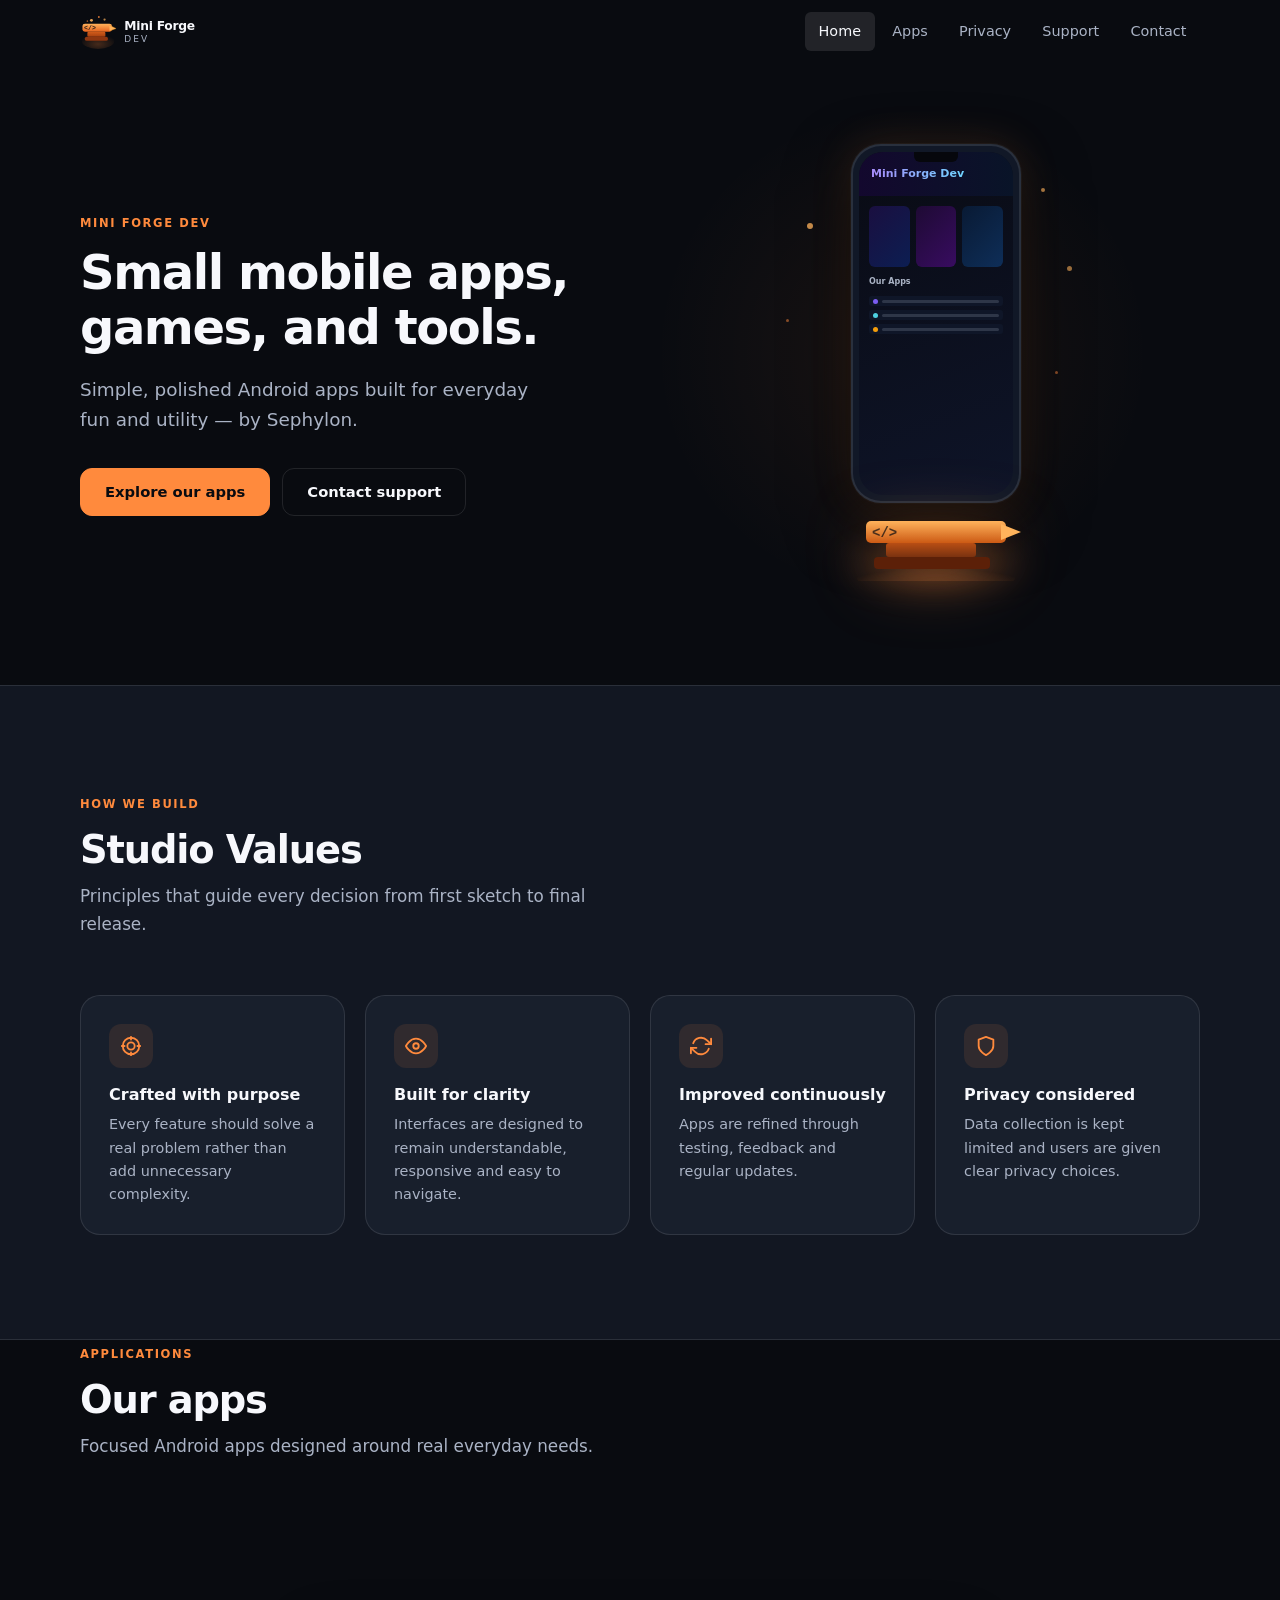
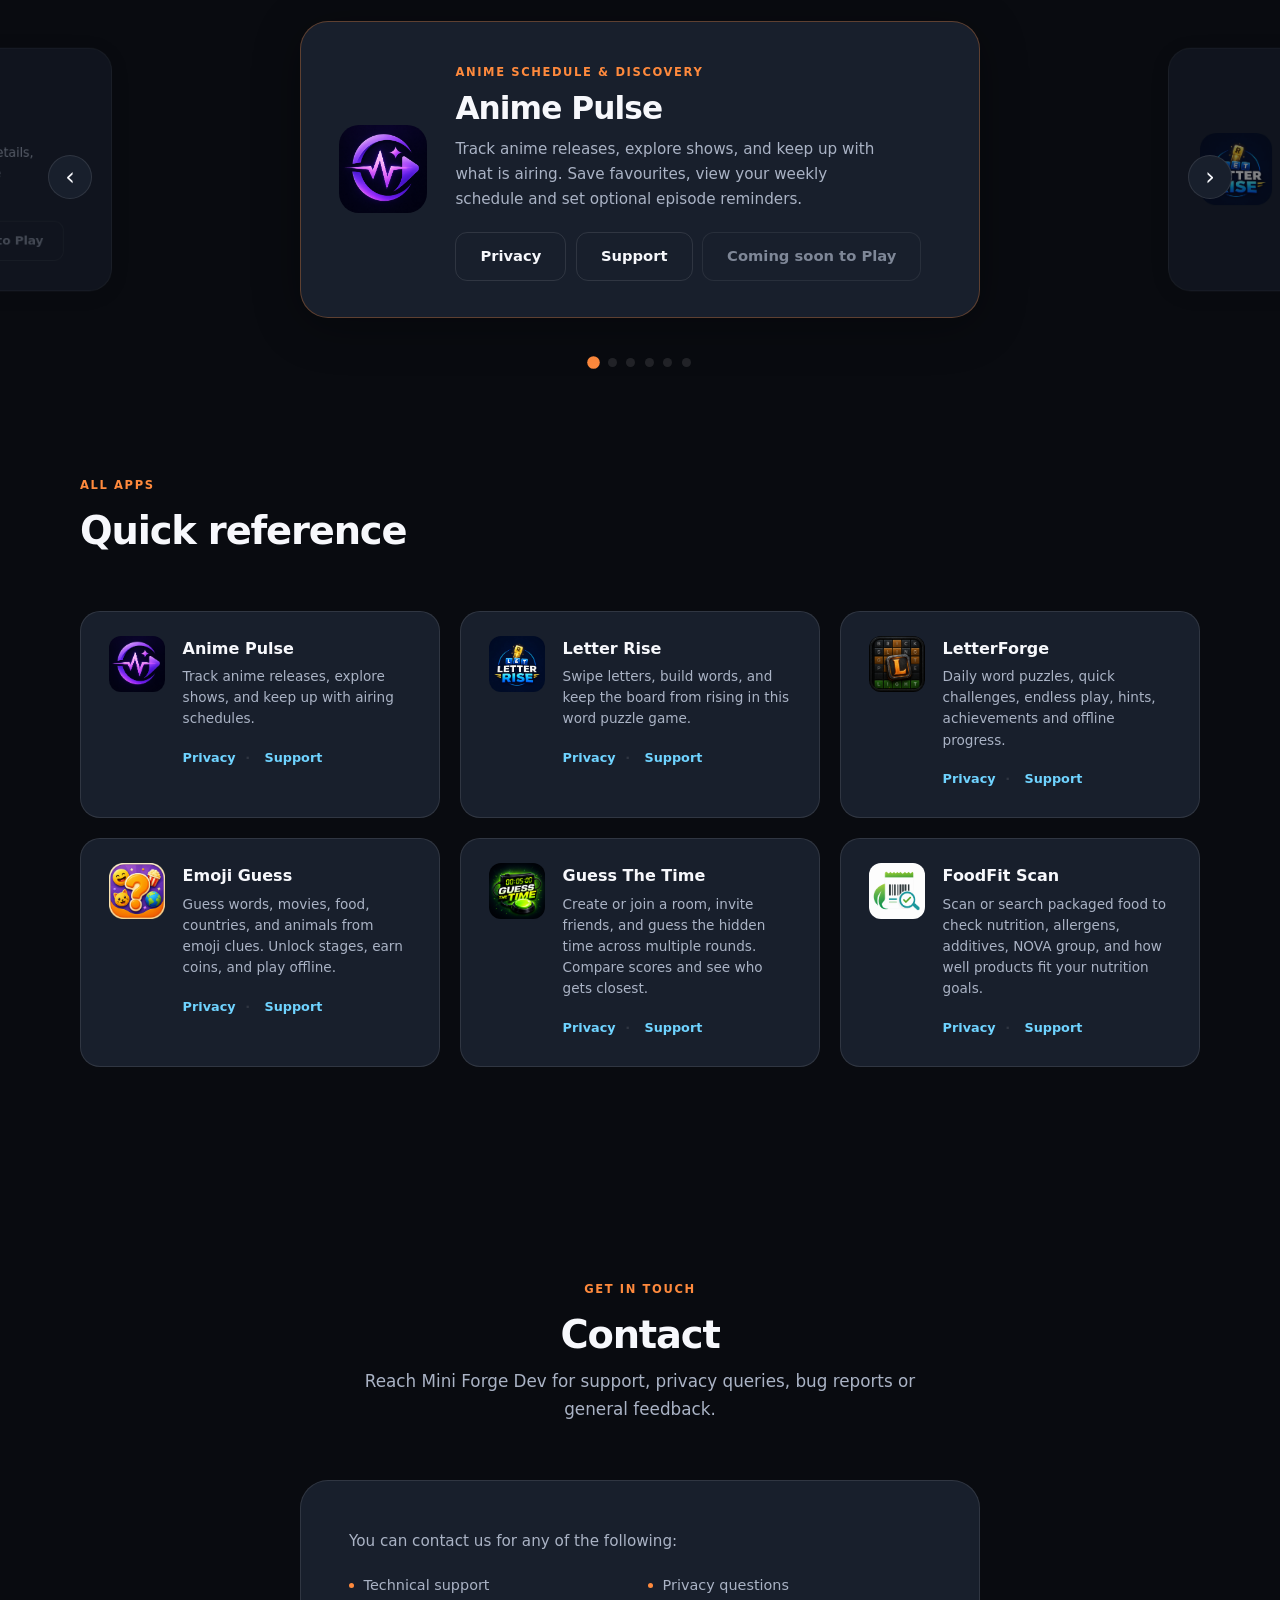
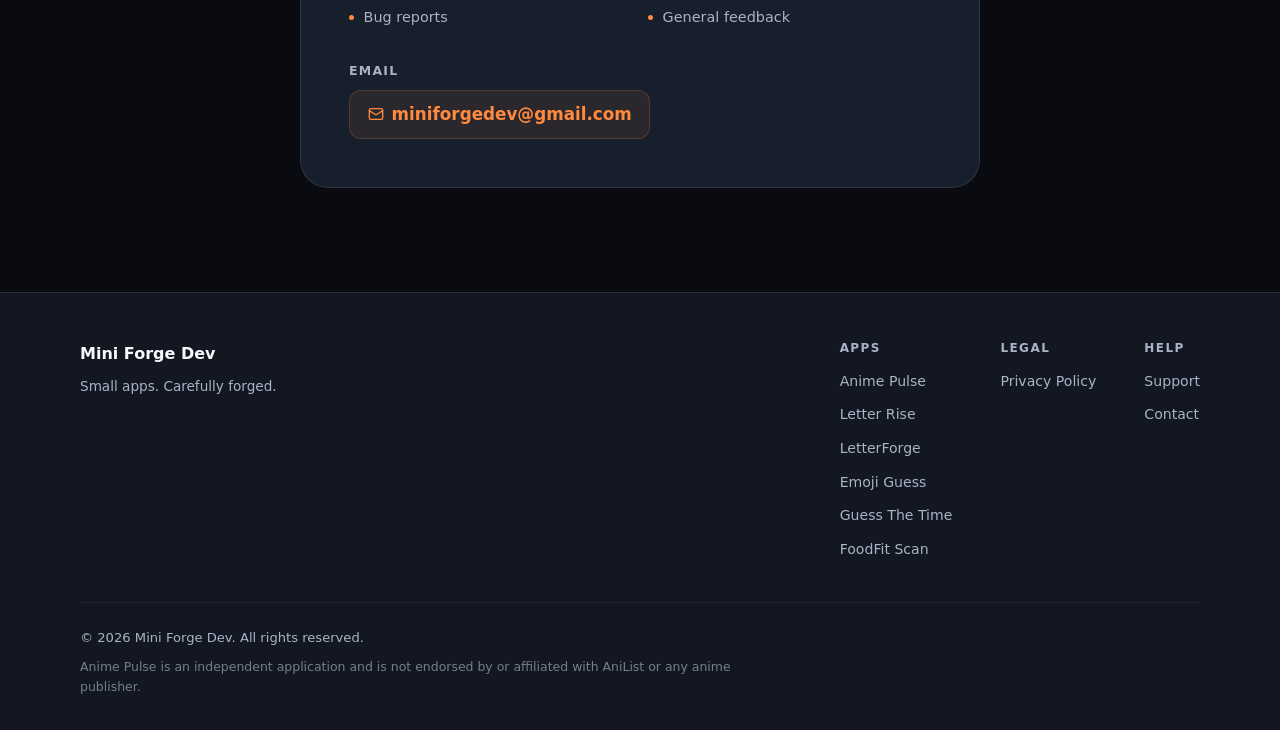
==== commit c280f725: "unmerged wrong pull" ====
--- a/index.html
+++ b/index.html
@@ -6,22 +6,14 @@
   <meta name="theme-color" content="#090B10">
 
   <title>Mini Forge Dev — Small Apps by Sephylon</title>
-<<<<<<< HEAD
-  <meta name="description" content="Mini Forge Dev creates focused Android mobile apps and games. Discover Anime Pulse, Letter Rise, LetterForge, Emoji Guess, and FoodFit Scan — simple, polished apps built for everyday fun and utility.">
-=======
-  <meta name="description" content="Mini Forge Dev creates focused Android mobile apps and games. Discover Anime Pulse, Letter Rise, LetterForge, Emoji Guess, and Guess The Time — simple, polished apps built for everyday fun and utility.">
->>>>>>> 62cafa5ef1734fe16f3b2b15a06f29e014494d2b
+  <meta name="description" content="Mini Forge Dev creates focused Android mobile apps and games. Discover Anime Pulse, Letter Rise, LetterForge, Emoji Guess, Guess The Time, and FoodFit Scan — simple, polished apps built for everyday fun and utility.">
 
   <link rel="icon" type="image/svg+xml" href="assets/favicon.svg">
   <link rel="canonical" href="https://sephylon09.github.io/">
 
   <meta property="og:type"        content="website">
   <meta property="og:title"       content="Mini Forge Dev — Small Apps by Sephylon">
-<<<<<<< HEAD
-  <meta property="og:description" content="Discover Anime Pulse, Letter Rise, LetterForge, Emoji Guess, and FoodFit Scan — focused Android apps built for everyday fun and utility.">
-=======
-  <meta property="og:description" content="Discover Anime Pulse, Letter Rise, LetterForge, Emoji Guess, and Guess The Time — focused Android apps built for everyday fun and utility.">
->>>>>>> 62cafa5ef1734fe16f3b2b15a06f29e014494d2b
+  <meta property="og:description" content="Discover Anime Pulse, Letter Rise, LetterForge, Emoji Guess, Guess The Time, and FoodFit Scan — focused Android apps built for everyday fun and utility.">
   <meta property="og:url"         content="https://sephylon09.github.io/">
 
   <link rel="stylesheet" href="styles.css">
@@ -298,7 +290,21 @@
               </div>
             </article>
 
-<<<<<<< HEAD
+            <!-- Guess The Time -->
+            <article class="carousel-card" role="group" aria-roledescription="slide" aria-label="Guess The Time">
+              <img src="assets/guessthetime_logo.png" alt="Guess The Time" class="carousel-card-logo" width="96" height="96" loading="lazy">
+              <div class="carousel-card-meta">
+                <span class="carousel-card-category">Multiplayer guessing game</span>
+                <h3 class="carousel-card-title">Guess The Time</h3>
+                <p class="carousel-card-desc">Create or join a room, invite friends, and guess the hidden time. Play multiple rounds, compare scores, and see who gets closest.</p>
+                <div class="carousel-card-actions">
+                  <a href="privacy-policy.html#guess-the-time" class="btn btn-secondary">Privacy</a>
+                  <a href="support.html#guess-the-time"        class="btn btn-secondary">Support</a>
+                  <span class="btn btn-disabled" aria-disabled="true" tabindex="-1">Coming soon to Play</span>
+                </div>
+              </div>
+            </article>
+
             <!-- FoodFit Scan -->
             <article class="carousel-card" role="group" aria-roledescription="slide" aria-label="FoodFit Scan">
               <img src="assets/foodfit_logo.png" alt="FoodFit Scan" class="carousel-card-logo" width="96" height="96" loading="lazy">
@@ -309,18 +315,6 @@
                 <div class="carousel-card-actions">
                   <a href="privacy-policy.html#foodfit-scan" class="btn btn-secondary">Privacy</a>
                   <a href="support.html#foodfit-scan"        class="btn btn-secondary">Support</a>
-=======
-            <!-- Guess The Time -->
-            <article class="carousel-card" role="group" aria-roledescription="slide" aria-label="Guess The Time">
-              <img src="assets/guessthetime_logo.png" alt="Guess The Time" class="carousel-card-logo" width="96" height="96" loading="lazy">
-              <div class="carousel-card-meta">
-                <span class="carousel-card-category">Multiplayer guessing game</span>
-                <h3 class="carousel-card-title">Guess The Time</h3>
-                <p class="carousel-card-desc">Create or join a room, invite friends, and guess the hidden time. Play multiple rounds, compare scores, and see who gets closest.</p>
-                <div class="carousel-card-actions">
-                  <a href="privacy-policy.html#guess-the-time" class="btn btn-secondary">Privacy</a>
-                  <a href="support.html#guess-the-time"        class="btn btn-secondary">Support</a>
->>>>>>> 62cafa5ef1734fe16f3b2b15a06f29e014494d2b
                   <span class="btn btn-disabled" aria-disabled="true" tabindex="-1">Coming soon to Play</span>
                 </div>
               </div>
@@ -336,11 +330,8 @@
             <button class="carousel-dot" data-slide="1" role="tab" aria-selected="false" aria-label="Go to Letter Rise"  tabindex="-1"></button>
             <button class="carousel-dot" data-slide="2" role="tab" aria-selected="false" aria-label="Go to LetterForge"  tabindex="-1"></button>
             <button class="carousel-dot" data-slide="3" role="tab" aria-selected="false" aria-label="Go to Emoji Guess"  tabindex="-1"></button>
-<<<<<<< HEAD
-            <button class="carousel-dot" data-slide="4" role="tab" aria-selected="false" aria-label="Go to FoodFit Scan" tabindex="-1"></button>
-=======
             <button class="carousel-dot" data-slide="4" role="tab" aria-selected="false" aria-label="Go to Guess The Time" tabindex="-1"></button>
->>>>>>> 62cafa5ef1734fe16f3b2b15a06f29e014494d2b
+            <button class="carousel-dot" data-slide="5" role="tab" aria-selected="false" aria-label="Go to FoodFit Scan" tabindex="-1"></button>
           </div>
 
         </div><!-- /.coverflow-carousel -->
@@ -405,7 +396,18 @@
           </div>
 
           <div class="app-mini-card">
-<<<<<<< HEAD
+            <img src="assets/guessthetime_logo.png" alt="Guess The Time" class="app-mini-logo" width="56" height="56" loading="lazy">
+            <div class="app-mini-body">
+              <div class="app-mini-name">Guess The Time</div>
+              <p class="app-mini-desc">Create or join a room, invite friends, and guess the hidden time across multiple rounds. Compare scores and see who gets closest.</p>
+              <div class="app-mini-links">
+                <a href="privacy-policy.html#guess-the-time" class="app-mini-link">Privacy</a>
+                <a href="support.html#guess-the-time"        class="app-mini-link">Support</a>
+              </div>
+            </div>
+          </div>
+
+          <div class="app-mini-card">
             <img src="assets/foodfit_logo.png" alt="FoodFit Scan" class="app-mini-logo" width="56" height="56" loading="lazy">
             <div class="app-mini-body">
               <div class="app-mini-name">FoodFit Scan</div>
@@ -413,15 +415,6 @@
               <div class="app-mini-links">
                 <a href="privacy-policy.html#foodfit-scan" class="app-mini-link">Privacy</a>
                 <a href="support.html#foodfit-scan"        class="app-mini-link">Support</a>
-=======
-            <img src="assets/guessthetime_logo.png" alt="Guess The Time" class="app-mini-logo" width="56" height="56" loading="lazy">
-            <div class="app-mini-body">
-              <div class="app-mini-name">Guess The Time</div>
-              <p class="app-mini-desc">Create or join a room, invite friends, and guess the hidden time across multiple rounds. Compare scores and see who gets closest.</p>
-              <div class="app-mini-links">
-                <a href="privacy-policy.html#guess-the-time" class="app-mini-link">Privacy</a>
-                <a href="support.html#guess-the-time"        class="app-mini-link">Support</a>
->>>>>>> 62cafa5ef1734fe16f3b2b15a06f29e014494d2b
               </div>
             </div>
           </div>
@@ -484,11 +477,8 @@
               <li><a href="#apps">Letter Rise</a></li>
               <li><a href="#apps">LetterForge</a></li>
               <li><a href="#apps">Emoji Guess</a></li>
-<<<<<<< HEAD
+              <li><a href="#apps">Guess The Time</a></li>
               <li><a href="#apps">FoodFit Scan</a></li>
-=======
-              <li><a href="#apps">Guess The Time</a></li>
->>>>>>> 62cafa5ef1734fe16f3b2b15a06f29e014494d2b
             </ul>
           </div>
           <div class="footer-col">
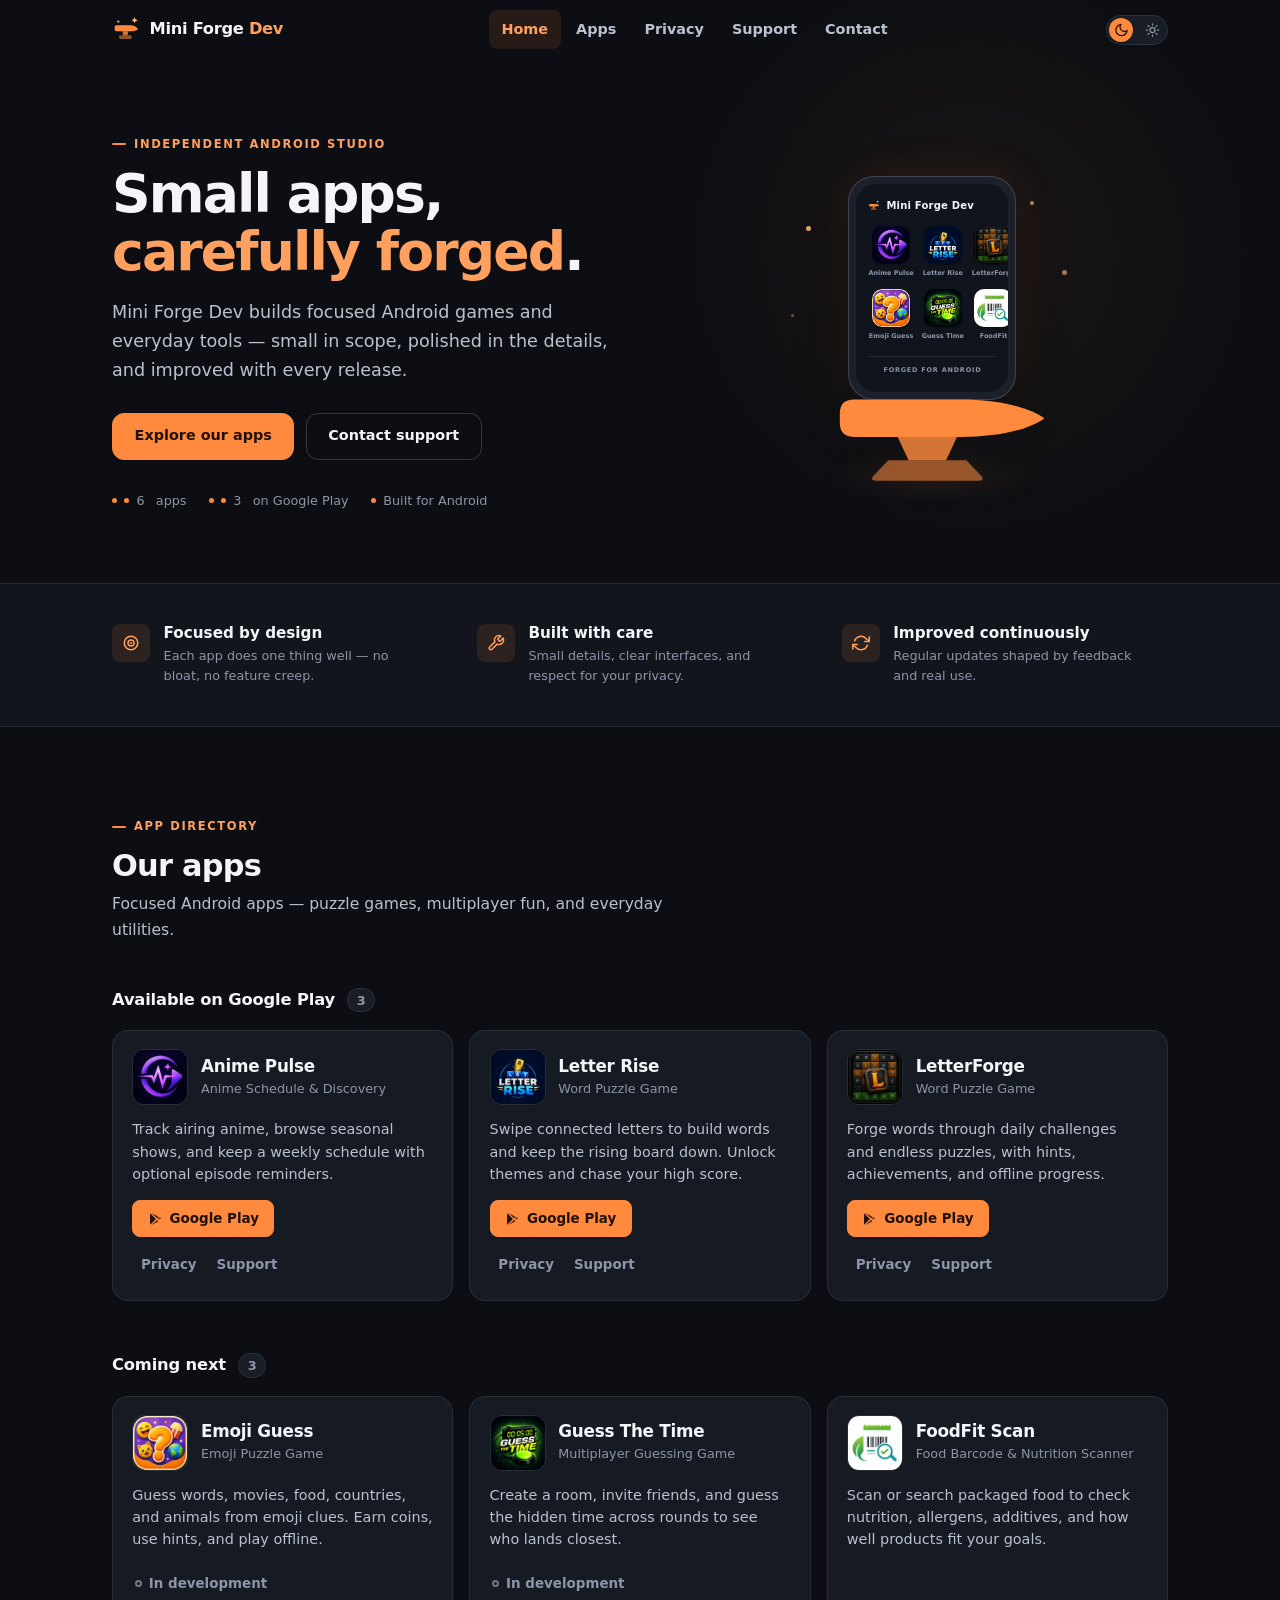
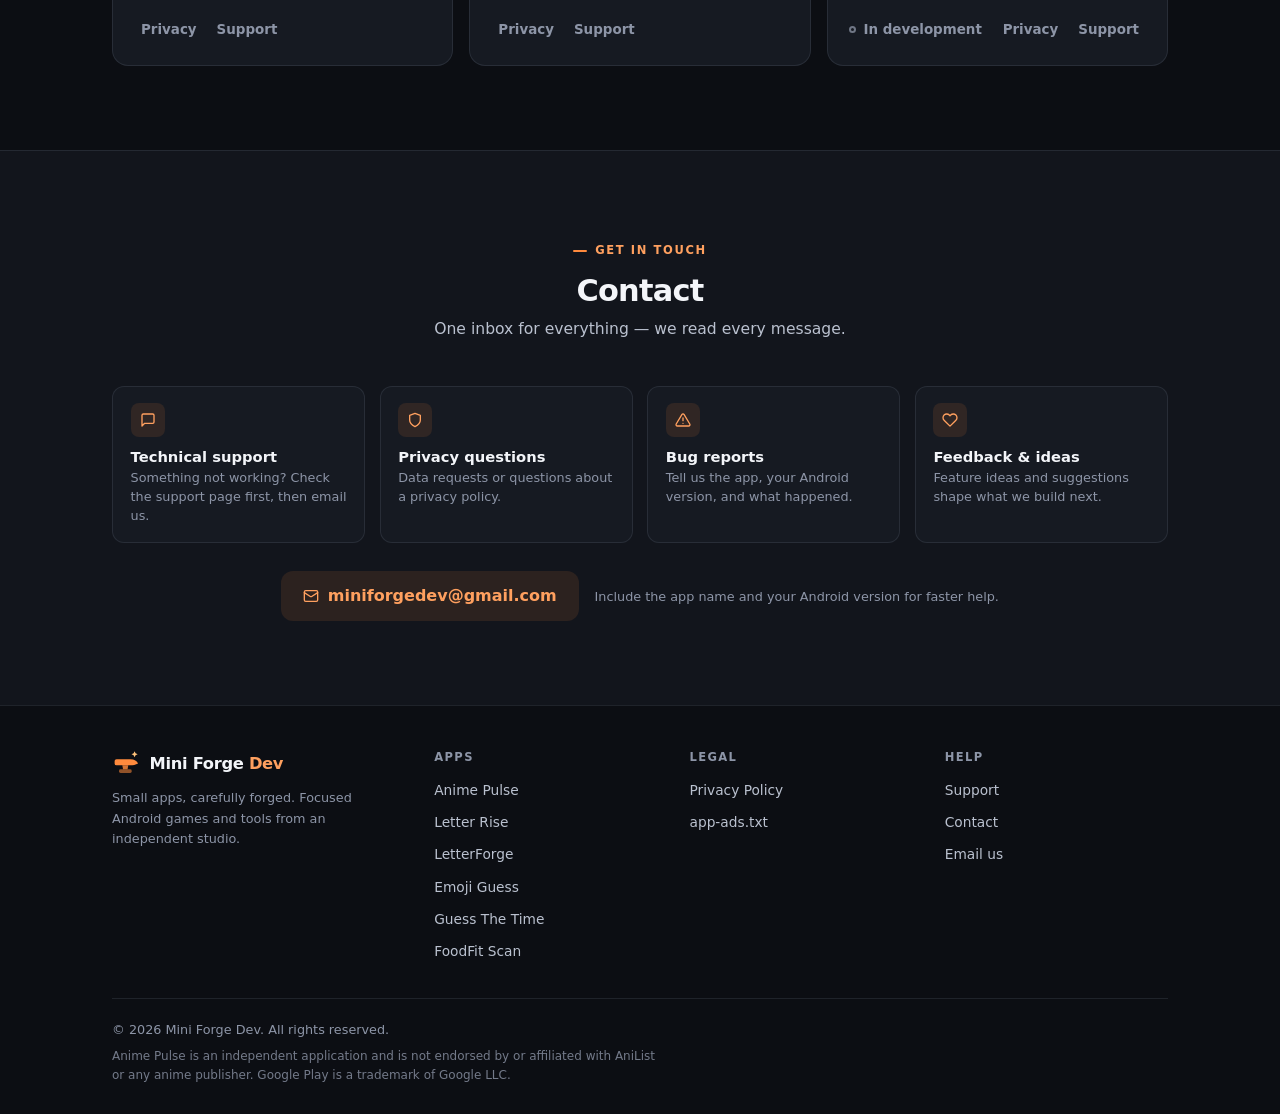
==== commit d275f6f8: "revamped page design" ====
--- a/index.html
+++ b/index.html
@@ -1,19 +1,27 @@
 <!DOCTYPE html>
-<html lang="en">
+<html lang="en" data-theme="dark">
 <head>
   <meta charset="UTF-8">
   <meta name="viewport" content="width=device-width, initial-scale=1.0">
-  <meta name="theme-color" content="#090B10">
-
-  <title>Mini Forge Dev — Small Apps by Sephylon</title>
-  <meta name="description" content="Mini Forge Dev creates focused Android mobile apps and games. Discover Anime Pulse, Letter Rise, LetterForge, Emoji Guess, Guess The Time, and FoodFit Scan — simple, polished apps built for everyday fun and utility.">
+  <script>
+    /* Apply the saved theme before CSS paints (dark is the default). */
+    (function () {
+      var t = "dark";
+      try { if (localStorage.getItem("mfd-theme") === "light") t = "light"; } catch (e) {}
+      document.documentElement.setAttribute("data-theme", t);
+    })();
+  </script>
+  <meta name="theme-color" content="#0C0E13">
+
+  <title>Mini Forge Dev — Small Apps, Carefully Forged</title>
+  <meta name="description" content="Mini Forge Dev is an independent Android studio making focused games and tools: Anime Pulse, Letter Rise, LetterForge, Emoji Guess, Guess The Time, and FoodFit Scan.">
 
   <link rel="icon" type="image/svg+xml" href="assets/favicon.svg">
   <link rel="canonical" href="https://sephylon09.github.io/">
 
   <meta property="og:type"        content="website">
-  <meta property="og:title"       content="Mini Forge Dev — Small Apps by Sephylon">
-  <meta property="og:description" content="Discover Anime Pulse, Letter Rise, LetterForge, Emoji Guess, Guess The Time, and FoodFit Scan — focused Android apps built for everyday fun and utility.">
+  <meta property="og:title"       content="Mini Forge Dev — Small Apps, Carefully Forged">
+  <meta property="og:description" content="Focused Android games and tools from an independent studio: Anime Pulse, Letter Rise, LetterForge, Emoji Guess, Guess The Time, and FoodFit Scan.">
   <meta property="og:url"         content="https://sephylon09.github.io/">
 
   <link rel="stylesheet" href="styles.css">
@@ -25,21 +33,17 @@
   <!-- ══════════════════ HEADER ══════════════════ -->
   <header class="site-header" id="site-header">
     <div class="header-inner">
-      <a href="/" class="logo-link" aria-label="Mini Forge Dev — home">
-        <img src="assets/logo.svg" alt="Mini Forge Dev" width="210" height="44">
+
+      <a href="/" class="brand" aria-label="Mini Forge Dev — home">
+        <svg class="brand-mark" viewBox="0 0 32 32" aria-hidden="true" focusable="false">
+          <path fill="var(--accent)" d="M5.2 10.5 H21 C25.6 10.5 28.6 12.4 29.8 15.4 C27.1 16.9 23.9 17.5 20.8 17.5 H5.2 Q3 17.5 3 15.3 V12.7 Q3 10.5 5.2 10.5 Z"/>
+          <path fill="var(--accent)" opacity="0.82" d="M11.8 17.5 H18.6 L17.8 22 H12.6 Z"/>
+          <rect fill="var(--accent)" opacity="0.55" x="8" y="22" width="14.5" height="4.3" rx="1.7"/>
+          <path fill="var(--ember)" d="M25.8 1.4 L26.9 3.8 L29.3 4.9 L26.9 6 L25.8 8.4 L24.7 6 L22.3 4.9 L24.7 3.8 Z"/>
+          <circle fill="var(--ember)" opacity="0.85" cx="7.2" cy="6.4" r="1.4"/>
+        </svg>
+        <span class="brand-name">Mini Forge <em>Dev</em></span>
       </a>
-
-      <button
-        class="nav-toggle"
-        id="nav-toggle"
-        aria-controls="main-nav"
-        aria-expanded="false"
-        aria-label="Toggle navigation menu"
-      >
-        <span class="nav-toggle-bar"></span>
-        <span class="nav-toggle-bar"></span>
-        <span class="nav-toggle-bar"></span>
-      </button>
 
       <nav id="main-nav" class="main-nav" aria-label="Main navigation">
         <ul class="nav-list">
@@ -50,6 +54,32 @@
           <li><a href="#contact"            class="nav-link">Contact</a></li>
         </ul>
       </nav>
+
+      <div class="header-controls">
+        <button class="theme-toggle" type="button" data-theme-toggle aria-pressed="false" aria-label="Switch to light theme">
+          <svg class="theme-toggle-icon theme-toggle-icon--moon" viewBox="0 0 24 24" fill="none" stroke="currentColor" stroke-width="2" stroke-linecap="round" stroke-linejoin="round" aria-hidden="true">
+            <path d="M21 12.79A9 9 0 1 1 11.21 3 7 7 0 0 0 21 12.79z"/>
+          </svg>
+          <svg class="theme-toggle-icon theme-toggle-icon--sun" viewBox="0 0 24 24" fill="none" stroke="currentColor" stroke-width="2" stroke-linecap="round" stroke-linejoin="round" aria-hidden="true">
+            <circle cx="12" cy="12" r="4"/>
+            <path d="M12 2v2M12 20v2M4.93 4.93l1.41 1.41M17.66 17.66l1.41 1.41M2 12h2M20 12h2M4.93 19.07l1.41-1.41M17.66 6.34l1.41-1.41"/>
+          </svg>
+          <span class="theme-toggle-thumb" aria-hidden="true"></span>
+        </button>
+
+        <button
+          class="nav-toggle"
+          id="nav-toggle"
+          aria-controls="main-nav"
+          aria-expanded="false"
+          aria-label="Toggle navigation menu"
+        >
+          <span class="nav-toggle-bar"></span>
+          <span class="nav-toggle-bar"></span>
+          <span class="nav-toggle-bar"></span>
+        </button>
+      </div>
+
     </div>
   </header>
 
@@ -61,20 +91,24 @@
       <div class="container hero-inner">
 
         <div class="hero-content">
-          <p class="eyebrow">Mini Forge Dev</p>
-          <h1 id="hero-heading">
-            Small mobile apps,<br>games, and tools.
-          </h1>
+          <p class="eyebrow">Independent Android studio</p>
+          <h1 id="hero-heading">Small apps, <em>carefully forged</em>.</h1>
           <p class="hero-desc">
-            Simple, polished Android apps built for everyday fun and utility — by Sephylon.
+            Mini Forge Dev builds focused Android games and everyday tools —
+            small in scope, polished in the details, and improved with every release.
           </p>
           <div class="hero-cta">
             <a href="#apps"    class="btn btn-primary">Explore our apps</a>
             <a href="#contact" class="btn btn-secondary">Contact support</a>
           </div>
-        </div>
-
-        <!-- CSS/SVG forge visual — decorative -->
+          <p class="hero-meta">
+            <span><span data-app-count="all">6</span>&nbsp;apps</span>
+            <span><span data-app-count="published">3</span>&nbsp;on Google Play</span>
+            <span>Built for Android</span>
+          </p>
+        </div>
+
+        <!-- Decorative forge visual: our real apps on the anvil -->
         <div class="hero-visual" aria-hidden="true">
           <div class="hero-forge">
             <div class="hf-sparks">
@@ -83,65 +117,37 @@
               <span class="hf-spark hf-spark-3"></span>
               <span class="hf-spark hf-spark-4"></span>
               <span class="hf-spark hf-spark-5"></span>
-              <span class="hf-spark hf-spark-6"></span>
-            </div>
-
-            <!-- Phone mockup -->
+            </div>
+
             <div class="hf-phone">
-              <div class="hf-notch"></div>
               <div class="hf-screen">
-                <div class="hf-screen-header">
-                  <span class="hf-screen-title">Mini Forge Dev</span>
+                <div class="hf-screen-title">
+                  <svg viewBox="0 0 32 32" aria-hidden="true">
+                    <path fill="var(--accent)" d="M5.2 10.5 H21 C25.6 10.5 28.6 12.4 29.8 15.4 C27.1 16.9 23.9 17.5 20.8 17.5 H5.2 Q3 17.5 3 15.3 V12.7 Q3 10.5 5.2 10.5 Z"/>
+                    <path fill="var(--accent)" opacity="0.82" d="M11.8 17.5 H18.6 L17.8 22 H12.6 Z"/>
+                    <rect fill="var(--accent)" opacity="0.55" x="8" y="22" width="14.5" height="4.3" rx="1.7"/>
+                    <path fill="var(--ember)" d="M25.8 1.4 L26.9 3.8 L29.3 4.9 L26.9 6 L25.8 8.4 L24.7 6 L22.3 4.9 L24.7 3.8 Z"/>
+                  </svg>
+                  Mini Forge Dev
                 </div>
-                <div class="hf-screen-body">
-                  <div class="hf-cards">
-                    <div class="hf-card hf-card-a"></div>
-                    <div class="hf-card hf-card-b"></div>
-                    <div class="hf-card hf-card-c"></div>
-                  </div>
-                  <div class="hf-cal-label">Our Apps</div>
-                  <div class="hf-cal-rows">
-                    <div class="hf-cal-row">
-                      <span class="hf-cal-dot hf-cal-dot--purple"></span>
-                      <span class="hf-cal-bar"></span>
-                    </div>
-                    <div class="hf-cal-row">
-                      <span class="hf-cal-dot hf-cal-dot--teal"></span>
-                      <span class="hf-cal-bar"></span>
-                    </div>
-                    <div class="hf-cal-row">
-                      <span class="hf-cal-dot hf-cal-dot--amber"></span>
-                      <span class="hf-cal-bar"></span>
-                    </div>
-                  </div>
+                <div class="hf-app-grid">
+                  <div class="hf-app"><img src="assets/app-icons/animepulse.webp"   alt="" width="38" height="38"><span>Anime Pulse</span></div>
+                  <div class="hf-app"><img src="assets/app-icons/letterrise.webp"   alt="" width="38" height="38"><span>Letter Rise</span></div>
+                  <div class="hf-app"><img src="assets/app-icons/letterforge.webp"  alt="" width="38" height="38"><span>LetterForge</span></div>
+                  <div class="hf-app"><img src="assets/app-icons/emojiguess.webp"   alt="" width="38" height="38"><span>Emoji Guess</span></div>
+                  <div class="hf-app"><img src="assets/app-icons/guessthetime.webp" alt="" width="38" height="38"><span>Guess Time</span></div>
+                  <div class="hf-app"><img src="assets/app-icons/foodfit.webp"      alt="" width="38" height="38"><span>FoodFit</span></div>
                 </div>
+                <div class="hf-screen-foot">Forged for Android</div>
               </div>
             </div>
 
-            <!-- Anvil platform -->
             <div class="hf-platform">
               <div class="hf-glow"></div>
-              <svg class="hf-anvil-svg" viewBox="0 0 180 70" xmlns="http://www.w3.org/2000/svg" aria-hidden="true">
-                <defs>
-                  <linearGradient id="hav-top" x1="0%" y1="0%" x2="0%" y2="100%">
-                    <stop offset="0%" stop-color="#FFB35C"/>
-                    <stop offset="100%" stop-color="#CC5A14"/>
-                  </linearGradient>
-                  <linearGradient id="hav-body" x1="0%" y1="0%" x2="0%" y2="100%">
-                    <stop offset="0%" stop-color="#B84E14"/>
-                    <stop offset="100%" stop-color="#7A3210"/>
-                  </linearGradient>
-                  <radialGradient id="hav-glow" cx="50%" cy="100%" r="70%">
-                    <stop offset="0%" stop-color="#FF8A3D" stop-opacity="0.5"/>
-                    <stop offset="100%" stop-color="#FF8A3D" stop-opacity="0"/>
-                  </radialGradient>
-                </defs>
-                <ellipse cx="90" cy="65" rx="80" ry="20" fill="url(#hav-glow)" opacity="0.7"/>
-                <rect x="20" y="10" width="140" height="22" rx="5" fill="url(#hav-top)"/>
-                <path d="M155 13 L175 21 L155 29" fill="#FFB35C"/>
-                <rect x="40" y="32" width="90" height="14" rx="3" fill="url(#hav-body)"/>
-                <rect x="28" y="46" width="116" height="12" rx="4" fill="#5C2008"/>
-                <text x="26" y="26" font-family="'Courier New',monospace" font-size="14" font-weight="900" fill="#090B10" opacity="0.7">&lt;/&gt;</text>
+              <svg class="hf-anvil" viewBox="0 0 160 64" fill="currentColor" aria-hidden="true">
+                <path d="M30 6 H98 C120 6 140 10 152 18 C141 26 121 30 99 30 H30 Q21 30 21 21 V15 Q21 6 30 6 Z"/>
+                <path opacity="0.82" d="M58 30 H96 L89 45 H65 Z"/>
+                <path class="anvil-base" opacity="0.55" d="M52 45 H102 L112 55.5 Q113.5 58 109.5 58 H44.5 Q40.5 58 42 55.5 Z"/>
               </svg>
             </div>
           </div>
@@ -150,276 +156,113 @@
       </div>
     </section>
 
-    <!-- ── Values ───────────────────────────── -->
-    <section class="values-section section" id="about" aria-labelledby="values-heading">
+    <!-- ── How we build ─────────────────────── -->
+    <section class="values-strip" aria-label="How we build">
+      <div class="container values-row">
+
+        <div class="value-item">
+          <div class="value-icon" aria-hidden="true">
+            <svg width="18" height="18" viewBox="0 0 24 24" fill="none" stroke="currentColor" stroke-width="2" stroke-linecap="round" stroke-linejoin="round">
+              <circle cx="12" cy="12" r="9"/><circle cx="12" cy="12" r="4"/><circle cx="12" cy="12" r="0.5" fill="currentColor"/>
+            </svg>
+          </div>
+          <div>
+            <h2>Focused by design</h2>
+            <p>Each app does one thing well — no bloat, no feature creep.</p>
+          </div>
+        </div>
+
+        <div class="value-item">
+          <div class="value-icon" aria-hidden="true">
+            <svg width="18" height="18" viewBox="0 0 24 24" fill="none" stroke="currentColor" stroke-width="2" stroke-linecap="round" stroke-linejoin="round">
+              <path d="M14.7 6.3a1 1 0 0 0 0 1.4l1.6 1.6a1 1 0 0 0 1.4 0l3.77-3.77a6 6 0 0 1-7.94 7.94l-6.91 6.91a2.12 2.12 0 0 1-3-3l6.91-6.91a6 6 0 0 1 7.94-7.94l-3.76 3.76z"/>
+            </svg>
+          </div>
+          <div>
+            <h2>Built with care</h2>
+            <p>Small details, clear interfaces, and respect for your privacy.</p>
+          </div>
+        </div>
+
+        <div class="value-item">
+          <div class="value-icon" aria-hidden="true">
+            <svg width="18" height="18" viewBox="0 0 24 24" fill="none" stroke="currentColor" stroke-width="2" stroke-linecap="round" stroke-linejoin="round">
+              <polyline points="23 4 23 10 17 10"/><polyline points="1 20 1 14 7 14"/>
+              <path d="M3.51 9a9 9 0 0 1 14.85-3.36L23 10M1 14l4.64 4.36A9 9 0 0 0 20.49 15"/>
+            </svg>
+          </div>
+          <div>
+            <h2>Improved continuously</h2>
+            <p>Regular updates shaped by feedback and real use.</p>
+          </div>
+        </div>
+
+      </div>
+    </section>
+
+    <!-- ── App directory ────────────────────── -->
+    <section class="apps-section" id="apps" aria-labelledby="apps-heading">
       <div class="container">
+
         <div class="section-header">
-          <p class="eyebrow">How we build</p>
-          <h2 class="section-title" id="values-heading">Studio Values</h2>
-          <p class="section-desc">
-            Principles that guide every decision from first sketch to final release.
-          </p>
-        </div>
-        <div class="values-grid">
-
-          <div class="value-card">
-            <div class="value-icon" aria-hidden="true">
-              <svg width="22" height="22" viewBox="0 0 24 24" fill="none" stroke="currentColor" stroke-width="2" stroke-linecap="round" stroke-linejoin="round">
-                <circle cx="12" cy="12" r="9"/><circle cx="12" cy="12" r="4"/>
-                <line x1="12" y1="2"  x2="12" y2="5"/>
-                <line x1="12" y1="19" x2="12" y2="22"/>
-                <line x1="2"  y1="12" x2="5"  y2="12"/>
-                <line x1="19" y1="12" x2="22" y2="12"/>
-              </svg>
-            </div>
-            <h3>Crafted with purpose</h3>
-            <p>Every feature should solve a real problem rather than add unnecessary complexity.</p>
-          </div>
-
-          <div class="value-card">
-            <div class="value-icon" aria-hidden="true">
-              <svg width="22" height="22" viewBox="0 0 24 24" fill="none" stroke="currentColor" stroke-width="2" stroke-linecap="round" stroke-linejoin="round">
-                <path d="M1 12s4-8 11-8 11 8 11 8-4 8-11 8-11-8-11-8z"/>
-                <circle cx="12" cy="12" r="3"/>
-              </svg>
-            </div>
-            <h3>Built for clarity</h3>
-            <p>Interfaces are designed to remain understandable, responsive and easy to navigate.</p>
-          </div>
-
-          <div class="value-card">
-            <div class="value-icon" aria-hidden="true">
-              <svg width="22" height="22" viewBox="0 0 24 24" fill="none" stroke="currentColor" stroke-width="2" stroke-linecap="round" stroke-linejoin="round">
-                <polyline points="23 4 23 10 17 10"/>
-                <polyline points="1 20 1 14 7 14"/>
-                <path d="M3.51 9a9 9 0 0 1 14.85-3.36L23 10M1 14l4.64 4.36A9 9 0 0 0 20.49 15"/>
-              </svg>
-            </div>
-            <h3>Improved continuously</h3>
-            <p>Apps are refined through testing, feedback and regular updates.</p>
-          </div>
-
-          <div class="value-card">
-            <div class="value-icon" aria-hidden="true">
-              <svg width="22" height="22" viewBox="0 0 24 24" fill="none" stroke="currentColor" stroke-width="2" stroke-linecap="round" stroke-linejoin="round">
-                <path d="M12 22s8-4 8-10V5l-8-3-8 3v7c0 6 8 10 8 10z"/>
-              </svg>
-            </div>
-            <h3>Privacy considered</h3>
-            <p>Data collection is kept limited and users are given clear privacy choices.</p>
-          </div>
-
-        </div>
-      </div>
-    </section>
-
-    <!-- ── Apps carousel ────────────────────── -->
-    <section id="apps" aria-labelledby="apps-heading">
-      <div class="container">
-        <div class="section-header">
-          <p class="eyebrow">Applications</p>
+          <p class="eyebrow">App directory</p>
           <h2 class="section-title" id="apps-heading">Our apps</h2>
           <p class="section-desc">
-            Focused Android apps designed around real everyday needs.
+            Focused Android apps — puzzle games, multiplayer fun, and everyday utilities.
           </p>
         </div>
-      </div>
-
-      <div class="coverflow-outer">
-        <div class="coverflow-carousel" aria-label="Featured apps" role="region" aria-roledescription="carousel">
-
-          <div class="carousel-viewport">
-
-            <!-- Anime Pulse -->
-            <article class="carousel-card" role="group" aria-roledescription="slide" aria-label="Anime Pulse">
-              <img src="assets/animepulse_logo.png" alt="Anime Pulse" class="carousel-card-logo" width="96" height="96" loading="lazy">
-              <div class="carousel-card-meta">
-                <span class="carousel-card-category">Anime schedule &amp; discovery</span>
-                <h3 class="carousel-card-title">Anime Pulse</h3>
-                <p class="carousel-card-desc">Track anime releases, explore shows, and keep up with what is airing. Save favourites, view your weekly schedule and set optional episode reminders.</p>
-                <div class="carousel-card-actions">
-                  <a href="privacy-policy.html#anime-pulse" class="btn btn-secondary">Privacy</a>
-                  <a href="support.html#anime-pulse"        class="btn btn-secondary">Support</a>
-                  <span class="btn btn-disabled" aria-disabled="true" tabindex="-1">Coming soon to Play</span>
-                </div>
+
+        <div class="apps-group" aria-labelledby="apps-published-heading">
+          <div class="apps-group-head">
+            <h3 class="apps-group-title" id="apps-published-heading">Available on Google Play</h3>
+            <span class="apps-group-count" data-app-count="published">3</span>
+          </div>
+          <div class="app-grid" data-app-grid="published">
+            <noscript>
+              <div class="apps-noscript">
+                <ul>
+                  <li><strong>Anime Pulse</strong> — Anime Schedule &amp; Discovery.
+                    <a href="https://play.google.com/store/apps/details?id=com.sephylon.animepulse" target="_blank" rel="noopener noreferrer">Google Play</a> ·
+                    <a href="privacy-policy.html#anime-pulse">Privacy</a> ·
+                    <a href="support.html#anime-pulse">Support</a></li>
+                  <li><strong>Letter Rise</strong> — Word Puzzle Game.
+                    <a href="https://play.google.com/store/apps/details?id=com.sephylon.letterrise" target="_blank" rel="noopener noreferrer">Google Play</a> ·
+                    <a href="privacy-policy.html#letter-rise">Privacy</a> ·
+                    <a href="support.html#letter-rise">Support</a></li>
+                  <li><strong>LetterForge</strong> — Word Puzzle Game.
+                    <a href="https://play.google.com/store/apps/details?id=com.sephylon.letterforge" target="_blank" rel="noopener noreferrer">Google Play</a> ·
+                    <a href="privacy-policy.html#letterforge">Privacy</a> ·
+                    <a href="support.html#letterforge">Support</a></li>
+                </ul>
               </div>
-            </article>
-
-            <!-- Letter Rise -->
-            <article class="carousel-card" role="group" aria-roledescription="slide" aria-label="Letter Rise">
-              <img src="assets/letterrise_logo.jpeg" alt="Letter Rise" class="carousel-card-logo" width="96" height="96" loading="lazy">
-              <div class="carousel-card-meta">
-                <span class="carousel-card-category">Word puzzle game</span>
-                <h3 class="carousel-card-title">Letter Rise</h3>
-                <p class="carousel-card-desc">Swipe connected letters, build words, use smart hints, and keep the board from rising. Unlock themes and challenge your high score.</p>
-                <div class="carousel-card-actions">
-                  <a href="privacy-policy.html#letter-rise" class="btn btn-secondary">Privacy</a>
-                  <a href="support.html#letter-rise"        class="btn btn-secondary">Support</a>
-                  <span class="btn btn-disabled" aria-disabled="true" tabindex="-1">Coming soon to Play</span>
-                </div>
+            </noscript>
+          </div>
+        </div>
+
+        <div class="apps-group" aria-labelledby="apps-soon-heading">
+          <div class="apps-group-head">
+            <h3 class="apps-group-title" id="apps-soon-heading">Coming next</h3>
+            <span class="apps-group-count" data-app-count="coming-soon">3</span>
+          </div>
+          <div class="app-grid" data-app-grid="coming-soon">
+            <noscript>
+              <div class="apps-noscript">
+                <ul>
+                  <li><strong>Emoji Guess</strong> — Emoji Puzzle Game (in development).
+                    <a href="privacy-policy.html#emoji-guess">Privacy</a> ·
+                    <a href="support.html#emoji-guess">Support</a></li>
+                  <li><strong>Guess The Time</strong> — Multiplayer Guessing Game (in development).
+                    <a href="privacy-policy.html#guess-the-time">Privacy</a> ·
+                    <a href="support.html#guess-the-time">Support</a></li>
+                  <li><strong>FoodFit Scan</strong> — Food Barcode &amp; Nutrition Scanner (in development).
+                    <a href="privacy-policy.html#foodfit-scan">Privacy</a> ·
+                    <a href="support.html#foodfit-scan">Support</a></li>
+                </ul>
               </div>
-            </article>
-
-            <!-- LetterForge -->
-            <article class="carousel-card" role="group" aria-roledescription="slide" aria-label="LetterForge">
-              <img src="assets/letterforge_logo.png" alt="LetterForge" class="carousel-card-logo" width="96" height="96" loading="lazy">
-              <div class="carousel-card-meta">
-                <span class="carousel-card-category">Word puzzle game</span>
-                <h3 class="carousel-card-title">LetterForge</h3>
-                <p class="carousel-card-desc">Forge words, complete daily challenges, play endless puzzles, and track your progress offline.</p>
-                <div class="carousel-card-actions">
-                  <a href="privacy-policy.html#letterforge" class="btn btn-secondary">Privacy</a>
-                  <a href="support.html#letterforge"        class="btn btn-secondary">Support</a>
-                  <span class="btn btn-disabled" aria-disabled="true" tabindex="-1">Coming soon to Play</span>
-                </div>
-              </div>
-            </article>
-
-            <!-- Emoji Guess -->
-            <article class="carousel-card" role="group" aria-roledescription="slide" aria-label="Emoji Guess">
-              <img src="assets/emoji_guess_logo.png" alt="Emoji Guess" class="carousel-card-logo" width="96" height="96" loading="lazy">
-              <div class="carousel-card-meta">
-                <span class="carousel-card-category">Emoji puzzle game</span>
-                <h3 class="carousel-card-title">Emoji Guess</h3>
-                <p class="carousel-card-desc">Guess words, movies, food, countries, and animals from emoji clues. Unlock stages, use hints, earn coins, and track your progress offline.</p>
-                <div class="carousel-card-actions">
-                  <a href="privacy-policy.html#emoji-guess" class="btn btn-secondary">Privacy</a>
-                  <a href="support.html#emoji-guess"        class="btn btn-secondary">Support</a>
-                  <span class="btn btn-disabled" aria-disabled="true" tabindex="-1">Coming soon to Play</span>
-                </div>
-              </div>
-            </article>
-
-            <!-- Guess The Time -->
-            <article class="carousel-card" role="group" aria-roledescription="slide" aria-label="Guess The Time">
-              <img src="assets/guessthetime_logo.png" alt="Guess The Time" class="carousel-card-logo" width="96" height="96" loading="lazy">
-              <div class="carousel-card-meta">
-                <span class="carousel-card-category">Multiplayer guessing game</span>
-                <h3 class="carousel-card-title">Guess The Time</h3>
-                <p class="carousel-card-desc">Create or join a room, invite friends, and guess the hidden time. Play multiple rounds, compare scores, and see who gets closest.</p>
-                <div class="carousel-card-actions">
-                  <a href="privacy-policy.html#guess-the-time" class="btn btn-secondary">Privacy</a>
-                  <a href="support.html#guess-the-time"        class="btn btn-secondary">Support</a>
-                  <span class="btn btn-disabled" aria-disabled="true" tabindex="-1">Coming soon to Play</span>
-                </div>
-              </div>
-            </article>
-
-            <!-- FoodFit Scan -->
-            <article class="carousel-card" role="group" aria-roledescription="slide" aria-label="FoodFit Scan">
-              <img src="assets/foodfit_logo.png" alt="FoodFit Scan" class="carousel-card-logo" width="96" height="96" loading="lazy">
-              <div class="carousel-card-meta">
-                <span class="carousel-card-category">Food barcode &amp; nutrition scanner</span>
-                <h3 class="carousel-card-title">FoodFit Scan</h3>
-                <p class="carousel-card-desc">Scan or search packaged food to check nutrition details, allergens, additives, NOVA group, and how well the product fits your nutrition goals.</p>
-                <div class="carousel-card-actions">
-                  <a href="privacy-policy.html#foodfit-scan" class="btn btn-secondary">Privacy</a>
-                  <a href="support.html#foodfit-scan"        class="btn btn-secondary">Support</a>
-                  <span class="btn btn-disabled" aria-disabled="true" tabindex="-1">Coming soon to Play</span>
-                </div>
-              </div>
-            </article>
-
-          </div><!-- /.carousel-viewport -->
-
-          <button class="carousel-prev" aria-label="Previous app">&#8249;</button>
-          <button class="carousel-next" aria-label="Next app">&#8250;</button>
-
-          <div class="carousel-dots" role="tablist" aria-label="App navigation">
-            <button class="carousel-dot" data-slide="0" role="tab" aria-selected="true"  aria-label="Go to Anime Pulse"  tabindex="0"></button>
-            <button class="carousel-dot" data-slide="1" role="tab" aria-selected="false" aria-label="Go to Letter Rise"  tabindex="-1"></button>
-            <button class="carousel-dot" data-slide="2" role="tab" aria-selected="false" aria-label="Go to LetterForge"  tabindex="-1"></button>
-            <button class="carousel-dot" data-slide="3" role="tab" aria-selected="false" aria-label="Go to Emoji Guess"  tabindex="-1"></button>
-            <button class="carousel-dot" data-slide="4" role="tab" aria-selected="false" aria-label="Go to Guess The Time" tabindex="-1"></button>
-            <button class="carousel-dot" data-slide="5" role="tab" aria-selected="false" aria-label="Go to FoodFit Scan" tabindex="-1"></button>
-          </div>
-
-        </div><!-- /.coverflow-carousel -->
-      </div><!-- /.coverflow-outer -->
-    </section>
-
-    <!-- ── All Apps grid ─────────────────────── -->
-    <section class="all-apps-section" aria-labelledby="all-apps-heading">
-      <div class="container">
-        <div class="section-header">
-          <p class="eyebrow">All apps</p>
-          <h2 class="section-title" id="all-apps-heading">Quick reference</h2>
-        </div>
-        <div class="app-grid">
-
-          <div class="app-mini-card">
-            <img src="assets/animepulse_logo.png" alt="Anime Pulse" class="app-mini-logo" width="56" height="56" loading="lazy">
-            <div class="app-mini-body">
-              <div class="app-mini-name">Anime Pulse</div>
-              <p class="app-mini-desc">Track anime releases, explore shows, and keep up with airing schedules.</p>
-              <div class="app-mini-links">
-                <a href="privacy-policy.html#anime-pulse" class="app-mini-link">Privacy</a>
-                <a href="support.html#anime-pulse"        class="app-mini-link">Support</a>
-              </div>
-            </div>
-          </div>
-
-          <div class="app-mini-card">
-            <img src="assets/letterrise_logo.jpeg" alt="Letter Rise" class="app-mini-logo" width="56" height="56" loading="lazy">
-            <div class="app-mini-body">
-              <div class="app-mini-name">Letter Rise</div>
-              <p class="app-mini-desc">Swipe letters, build words, and keep the board from rising in this word puzzle game.</p>
-              <div class="app-mini-links">
-                <a href="privacy-policy.html#letter-rise" class="app-mini-link">Privacy</a>
-                <a href="support.html#letter-rise"        class="app-mini-link">Support</a>
-              </div>
-            </div>
-          </div>
-
-          <div class="app-mini-card">
-            <img src="assets/letterforge_logo.png" alt="LetterForge" class="app-mini-logo" width="56" height="56" loading="lazy">
-            <div class="app-mini-body">
-              <div class="app-mini-name">LetterForge</div>
-              <p class="app-mini-desc">Daily word puzzles, quick challenges, endless play, hints, achievements and offline progress.</p>
-              <div class="app-mini-links">
-                <a href="privacy-policy.html#letterforge" class="app-mini-link">Privacy</a>
-                <a href="support.html#letterforge"  class="app-mini-link">Support</a>
-              </div>
-            </div>
-          </div>
-
-          <div class="app-mini-card">
-            <img src="assets/emoji_guess_logo.png" alt="Emoji Guess" class="app-mini-logo" width="56" height="56" loading="lazy">
-            <div class="app-mini-body">
-              <div class="app-mini-name">Emoji Guess</div>
-              <p class="app-mini-desc">Guess words, movies, food, countries, and animals from emoji clues. Unlock stages, earn coins, and play offline.</p>
-              <div class="app-mini-links">
-                <a href="privacy-policy.html#emoji-guess" class="app-mini-link">Privacy</a>
-                <a href="support.html#emoji-guess"        class="app-mini-link">Support</a>
-              </div>
-            </div>
-          </div>
-
-          <div class="app-mini-card">
-            <img src="assets/guessthetime_logo.png" alt="Guess The Time" class="app-mini-logo" width="56" height="56" loading="lazy">
-            <div class="app-mini-body">
-              <div class="app-mini-name">Guess The Time</div>
-              <p class="app-mini-desc">Create or join a room, invite friends, and guess the hidden time across multiple rounds. Compare scores and see who gets closest.</p>
-              <div class="app-mini-links">
-                <a href="privacy-policy.html#guess-the-time" class="app-mini-link">Privacy</a>
-                <a href="support.html#guess-the-time"        class="app-mini-link">Support</a>
-              </div>
-            </div>
-          </div>
-
-          <div class="app-mini-card">
-            <img src="assets/foodfit_logo.png" alt="FoodFit Scan" class="app-mini-logo" width="56" height="56" loading="lazy">
-            <div class="app-mini-body">
-              <div class="app-mini-name">FoodFit Scan</div>
-              <p class="app-mini-desc">Scan or search packaged food to check nutrition, allergens, additives, NOVA group, and how well products fit your nutrition goals.</p>
-              <div class="app-mini-links">
-                <a href="privacy-policy.html#foodfit-scan" class="app-mini-link">Privacy</a>
-                <a href="support.html#foodfit-scan"        class="app-mini-link">Support</a>
-              </div>
-            </div>
-          </div>
-
-        </div>
+            </noscript>
+          </div>
+        </div>
+
       </div>
     </section>
 
@@ -430,30 +273,59 @@
           <p class="eyebrow">Get in touch</p>
           <h2 class="section-title" id="contact-heading">Contact</h2>
           <p class="section-desc">
-            Reach Mini Forge Dev for support, privacy queries, bug reports or general feedback.
+            One inbox for everything — we read every message.
           </p>
         </div>
 
-        <div class="contact-card">
-          <div class="contact-reasons">
-            <p>You can contact us for any of the following:</p>
-            <ul>
-              <li>Technical support</li>
-              <li>Privacy questions</li>
-              <li>Bug reports</li>
-              <li>General feedback</li>
-            </ul>
-          </div>
-          <div class="contact-email-wrap">
-            <p class="contact-email-label">Email</p>
-            <a href="mailto:miniforgedev@gmail.com" class="contact-email">
-              <svg width="16" height="16" viewBox="0 0 24 24" fill="none" stroke="currentColor" stroke-width="2" stroke-linecap="round" stroke-linejoin="round" aria-hidden="true">
-                <rect x="2" y="4" width="20" height="16" rx="2"/>
-                <path d="m22 7-8.97 5.7a1.94 1.94 0 0 1-2.06 0L2 7"/>
+        <div class="contact-grid">
+          <div class="contact-topic">
+            <div class="value-icon" aria-hidden="true">
+              <svg width="16" height="16" viewBox="0 0 24 24" fill="none" stroke="currentColor" stroke-width="2" stroke-linecap="round" stroke-linejoin="round">
+                <path d="M21 15a2 2 0 0 1-2 2H7l-4 4V5a2 2 0 0 1 2-2h14a2 2 0 0 1 2 2z"/>
               </svg>
-              miniforgedev@gmail.com
-            </a>
-          </div>
+            </div>
+            <h3>Technical support</h3>
+            <p>Something not working? Check the <a href="support.html">support page</a> first, then email us.</p>
+          </div>
+          <div class="contact-topic">
+            <div class="value-icon" aria-hidden="true">
+              <svg width="16" height="16" viewBox="0 0 24 24" fill="none" stroke="currentColor" stroke-width="2" stroke-linecap="round" stroke-linejoin="round">
+                <path d="M12 22s8-4 8-10V5l-8-3-8 3v7c0 6 8 10 8 10z"/>
+              </svg>
+            </div>
+            <h3>Privacy questions</h3>
+            <p>Data requests or questions about a <a href="privacy-policy.html">privacy policy</a>.</p>
+          </div>
+          <div class="contact-topic">
+            <div class="value-icon" aria-hidden="true">
+              <svg width="16" height="16" viewBox="0 0 24 24" fill="none" stroke="currentColor" stroke-width="2" stroke-linecap="round" stroke-linejoin="round">
+                <path d="M10.29 3.86L1.82 18a2 2 0 0 0 1.71 3h16.94a2 2 0 0 0 1.71-3L13.71 3.86a2 2 0 0 0-3.42 0z"/>
+                <line x1="12" y1="9" x2="12" y2="13"/><line x1="12" y1="17" x2="12.01" y2="17"/>
+              </svg>
+            </div>
+            <h3>Bug reports</h3>
+            <p>Tell us the app, your Android version, and what happened.</p>
+          </div>
+          <div class="contact-topic">
+            <div class="value-icon" aria-hidden="true">
+              <svg width="16" height="16" viewBox="0 0 24 24" fill="none" stroke="currentColor" stroke-width="2" stroke-linecap="round" stroke-linejoin="round">
+                <path d="M20.84 4.61a5.5 5.5 0 0 0-7.78 0L12 5.67l-1.06-1.06a5.5 5.5 0 0 0-7.78 7.78l1.06 1.06L12 21.23l7.78-7.78 1.06-1.06a5.5 5.5 0 0 0 0-7.78z"/>
+              </svg>
+            </div>
+            <h3>Feedback &amp; ideas</h3>
+            <p>Feature ideas and suggestions shape what we build next.</p>
+          </div>
+        </div>
+
+        <div class="contact-email-row">
+          <a href="mailto:miniforgedev@gmail.com" class="contact-email">
+            <svg width="16" height="16" viewBox="0 0 24 24" fill="none" stroke="currentColor" stroke-width="2" stroke-linecap="round" stroke-linejoin="round" aria-hidden="true">
+              <rect x="2" y="4" width="20" height="16" rx="2"/>
+              <path d="m22 7-8.97 5.7a1.94 1.94 0 0 1-2.06 0L2 7"/>
+            </svg>
+            miniforgedev@gmail.com
+          </a>
+          <p class="contact-email-note">Include the app name and your Android version for faster help.</p>
         </div>
 
       </div>
@@ -465,46 +337,67 @@
   <footer class="site-footer" aria-label="Site footer">
     <div class="container">
       <div class="footer-main">
+
         <div class="footer-brand">
-          <a href="/" class="footer-logo-link">Mini Forge Dev</a>
-          <p class="footer-tagline">Small apps. Carefully forged.</p>
-        </div>
-        <nav class="footer-nav" aria-label="Footer navigation">
-          <div class="footer-col">
-            <h2 class="footer-col-title">Apps</h2>
-            <ul>
-              <li><a href="#apps">Anime Pulse</a></li>
-              <li><a href="#apps">Letter Rise</a></li>
-              <li><a href="#apps">LetterForge</a></li>
-              <li><a href="#apps">Emoji Guess</a></li>
-              <li><a href="#apps">Guess The Time</a></li>
-              <li><a href="#apps">FoodFit Scan</a></li>
-            </ul>
-          </div>
-          <div class="footer-col">
-            <h2 class="footer-col-title">Legal</h2>
-            <ul>
-              <li><a href="privacy-policy.html">Privacy Policy</a></li>
-            </ul>
-          </div>
-          <div class="footer-col">
-            <h2 class="footer-col-title">Help</h2>
-            <ul>
-              <li><a href="support.html">Support</a></li>
-              <li><a href="mailto:miniforgedev@gmail.com">Contact</a></li>
-            </ul>
-          </div>
+          <a href="/" class="brand" aria-label="Mini Forge Dev — home">
+            <svg class="brand-mark" viewBox="0 0 32 32" aria-hidden="true" focusable="false">
+              <path fill="var(--accent)" d="M5.2 10.5 H21 C25.6 10.5 28.6 12.4 29.8 15.4 C27.1 16.9 23.9 17.5 20.8 17.5 H5.2 Q3 17.5 3 15.3 V12.7 Q3 10.5 5.2 10.5 Z"/>
+              <path fill="var(--accent)" opacity="0.82" d="M11.8 17.5 H18.6 L17.8 22 H12.6 Z"/>
+              <rect fill="var(--accent)" opacity="0.55" x="8" y="22" width="14.5" height="4.3" rx="1.7"/>
+              <path fill="var(--ember)" d="M25.8 1.4 L26.9 3.8 L29.3 4.9 L26.9 6 L25.8 8.4 L24.7 6 L22.3 4.9 L24.7 3.8 Z"/>
+            </svg>
+            <span class="brand-name">Mini Forge <em>Dev</em></span>
+          </a>
+          <p class="footer-tagline">
+            Small apps, carefully forged. Focused Android games and tools from an independent studio.
+          </p>
+        </div>
+
+        <nav class="footer-col" aria-label="Apps">
+          <h2 class="footer-col-title">Apps</h2>
+          <ul data-footer-apps>
+            <li><a href="/#app-anime-pulse">Anime Pulse</a></li>
+            <li><a href="/#app-letter-rise">Letter Rise</a></li>
+            <li><a href="/#app-letterforge">LetterForge</a></li>
+            <li><a href="/#app-emoji-guess">Emoji Guess</a></li>
+            <li><a href="/#app-guess-the-time">Guess The Time</a></li>
+            <li><a href="/#app-foodfit-scan">FoodFit Scan</a></li>
+          </ul>
         </nav>
-      </div>
+
+        <nav class="footer-col" aria-label="Legal">
+          <h2 class="footer-col-title">Legal</h2>
+          <ul>
+            <li><a href="privacy-policy.html">Privacy Policy</a></li>
+            <li><a href="app-ads.txt">app-ads.txt</a></li>
+          </ul>
+        </nav>
+
+        <nav class="footer-col" aria-label="Help">
+          <h2 class="footer-col-title">Help</h2>
+          <ul>
+            <li><a href="support.html">Support</a></li>
+            <li><a href="/#contact">Contact</a></li>
+            <li><a href="mailto:miniforgedev@gmail.com">Email us</a></li>
+          </ul>
+        </nav>
+
+      </div>
+
       <div class="footer-bottom">
-        <p class="footer-copy">&copy; <span id="footer-year"></span> Mini Forge Dev. All rights reserved.</p>
-        <p class="footer-disclaimer">Anime Pulse is an independent application and is not endorsed by or affiliated with AniList or any anime publisher.</p>
+        <p class="footer-copy">&copy; <span id="footer-year">2026</span> Mini Forge Dev. All rights reserved.</p>
+        <p class="footer-disclaimer">
+          Anime Pulse is an independent application and is not endorsed by or affiliated with
+          AniList or any anime publisher. Google Play is a trademark of Google LLC.
+        </p>
       </div>
     </div>
   </footer>
 
   <script src="script.js"></script>
-  <script src="assets/home-carousel.js"></script>
+  <script src="assets/apps-data.js"></script>
+  <script src="assets/app-renderer.js"></script>
+  <script src="assets/theme.js"></script>
 
 </body>
 </html>
--- a/styles.css
+++ b/styles.css
@@ -1,99 +1,206 @@
 /* ═══════════════════════════════════════════════════════
    Mini Forge Dev — Stylesheet
+   Token-based design system with dark (default) and light
+   themes, switched via [data-theme] on <html>.
    ═══════════════════════════════════════════════════════ */
 
-/* ── Custom Properties ──────────────────────────────── */
+/* ── Design tokens ──────────────────────────────────── */
 :root {
-  --bg:            #090B10;
-  --surface:       #121722;
-  --card:          #181F2C;
-  --orange:        #FF8A3D;
-  --forge-glow:    #FFB35C;
-  --accent:        #6FD3FF;
-  --purple:        #A78BFA;
-  --text:          #F7F8FC;
-  --text-muted:    #AAB3C5;
-  --border:        rgba(255, 255, 255, 0.10);
-  --border-subtle: rgba(255, 255, 255, 0.06);
-  --shadow-glow:   0 0 40px rgba(255, 138, 61, 0.15);
-  --radius-s:      6px;
-  --radius-m:      12px;
-  --radius-l:      20px;
-  --radius-xl:     28px;
-  --font:          Inter, ui-sans-serif, system-ui, -apple-system, BlinkMacSystemFont, "Segoe UI", sans-serif;
-  --mono:          "Courier New", Courier, monospace;
-  --ease:          cubic-bezier(0.22, 0.68, 0, 1.2);
-  --trans:         200ms ease;
-  --header-h:      64px;
-  --max-w:         1200px;
-  --section-py:    clamp(3.5rem, 9vw, 6.5rem);
-  --container-px:  clamp(1.25rem, 5vw, 2.5rem);
-}
+  /* Color — dark theme (default) */
+  --page-bg:        #0C0E13;
+  --surface-1:      #12151C;
+  --surface-2:      #181D26;
+  --surface-3:      #202632;
+  --surface-raised: #161A22;
+  --text-primary:   #F3F5F9;
+  --text-secondary: #BAC1CF;
+  --text-muted:     #8D95A7;
+  --border:         rgba(151, 161, 183, 0.14);
+  --border-strong:  rgba(151, 161, 183, 0.28);
+  --accent:         #FF8A3D;
+  --accent-hover:   #FFA05F;
+  --accent-soft:    rgba(255, 138, 61, 0.11);
+  --accent-text:    #211107;
+  --accent-strong:  #FFA05F;   /* text-safe accent on page background */
+  --ember:          #FFC27A;   /* spark / highlight tone */
+  --focus-ring:     #FFB35C;
+  --shadow-sm:      0 1px 2px rgba(0, 0, 0, 0.35);
+  --shadow-md:      0 6px 20px rgba(0, 0, 0, 0.32);
+  --shadow-lg:      0 18px 48px rgba(0, 0, 0, 0.42);
+  --header-bg:      rgba(12, 14, 19, 0.82);
+  --menu-bg:        rgba(15, 18, 24, 0.97);
+  --hero-glow:      rgba(255, 138, 61, 0.07);
+  --phone-frame:    #1B202B;
+  --phone-screen:   #10141C;
+
+  /* Typography — polished system stacks, no external fonts */
+  --font-sans: system-ui, -apple-system, "Segoe UI", Roboto,
+               "Helvetica Neue", Arial, sans-serif;
+  --font-mono: ui-monospace, "Cascadia Mono", "Segoe UI Mono",
+               Consolas, monospace;
+
+  --text-hero:    clamp(2.25rem, 5vw, 3.35rem);
+  --text-page:    clamp(1.85rem, 4vw, 2.5rem);
+  --text-section: clamp(1.45rem, 3vw, 1.9rem);
+  --text-card:    1.05rem;
+  --text-body:    0.975rem;
+  --text-small:   0.9rem;
+  --text-caption: 0.8rem;
+  --text-label:   0.72rem;
+
+  /* Spacing */
+  --space-2xs: 0.25rem;
+  --space-xs:  0.5rem;
+  --space-s:   0.75rem;
+  --space-m:   1rem;
+  --space-l:   1.5rem;
+  --space-xl:  2rem;
+  --space-2xl: 3rem;
+  --section-y: clamp(3.25rem, 7vw, 5.25rem);
+
+  /* Radius */
+  --radius-xs:   6px;
+  --radius-s:    8px;
+  --radius-m:    12px;
+  --radius-l:    16px;
+  --radius-xl:   20px;
+  --radius-full: 999px;
+
+  /* Motion */
+  --ease:     cubic-bezier(0.2, 0.6, 0.25, 1);
+  --dur-fast: 130ms;
+  --dur:      220ms;
+
+  /* Layout */
+  --header-h:      60px;
+  --container-max: 1120px;
+  --content-max:   780px;
+  --container-px:  clamp(1.25rem, 4vw, 2rem);
+}
+
+:root[data-theme="light"] {
+  --page-bg:        #F6F5F2;
+  --surface-1:      #FFFFFF;
+  --surface-2:      #EFEDE7;
+  --surface-3:      #E7E4DC;
+  --surface-raised: #FFFFFF;
+  --text-primary:   #1E222C;
+  --text-secondary: #494F5F;
+  --text-muted:     #676E7E;
+  --border:         rgba(32, 38, 52, 0.13);
+  --border-strong:  rgba(32, 38, 52, 0.26);
+  --accent:         #EC6A1E;
+  --accent-hover:   #D95A10;
+  --accent-soft:    rgba(226, 96, 22, 0.10);
+  --accent-text:    #2B1507;
+  --accent-strong:  #B04607;
+  --ember:          #E8842F;
+  --focus-ring:     #C2540E;
+  --shadow-sm:      0 1px 2px rgba(28, 22, 12, 0.07);
+  --shadow-md:      0 6px 18px rgba(28, 22, 12, 0.09);
+  --shadow-lg:      0 18px 44px rgba(28, 22, 12, 0.13);
+  --header-bg:      rgba(246, 245, 242, 0.85);
+  --menu-bg:        rgba(250, 249, 247, 0.98);
+  --hero-glow:      rgba(226, 96, 22, 0.07);
+  --phone-frame:    #2A2F3A;
+  --phone-screen:   #FDFCFA;
+}
+
+:root[data-theme="dark"]  { color-scheme: dark; }
+:root[data-theme="light"] { color-scheme: light; }
 
 /* ── Reset ──────────────────────────────────────────── */
 *, *::before, *::after { box-sizing: border-box; margin: 0; padding: 0; }
 
 html {
   scroll-behavior: smooth;
-  scroll-padding-top: calc(var(--header-h) + 1rem);
-  color-scheme: dark;
+  scroll-padding-top: calc(var(--header-h) + 1.25rem);
 }
 
 body {
-  background: var(--bg);
-  color: var(--text);
-  font-family: var(--font);
-  font-size: 1rem;
+  background: var(--page-bg);
+  color: var(--text-primary);
+  font-family: var(--font-sans);
+  font-size: var(--text-body);
   line-height: 1.65;
   -webkit-font-smoothing: antialiased;
   overflow-x: hidden;
-}
+  transition: background-color var(--dur) var(--ease), color var(--dur) var(--ease);
+}
+body.nav-open { overflow: hidden; }
 
 img, svg { display: block; max-width: 100%; }
 a { color: inherit; text-decoration: none; }
 ul, ol { list-style: none; }
-button { cursor: pointer; border: none; background: none; font-family: inherit; font-size: inherit; }
-h1, h2, h3, h4 { line-height: 1.25; font-weight: 700; }
-
-/* ── Focus Styles ───────────────────────────────────── */
+button {
+  cursor: pointer;
+  border: none;
+  background: none;
+  font-family: inherit;
+  font-size: inherit;
+  color: inherit;
+}
+h1, h2, h3, h4 { line-height: 1.22; font-weight: 700; }
+code { font-family: var(--font-mono); font-size: 0.88em; }
+
+::selection { background: var(--accent); color: var(--accent-text); }
+
 :focus-visible {
-  outline: 2px solid var(--orange);
+  outline: 2px solid var(--focus-ring);
   outline-offset: 3px;
-  border-radius: var(--radius-s);
-}
-
-/* ── Skip Link ──────────────────────────────────────── */
+  border-radius: var(--radius-xs);
+}
+
+/* ── Utilities ──────────────────────────────────────── */
+.container {
+  width: 100%;
+  max-width: var(--container-max);
+  margin-inline: auto;
+  padding-inline: var(--container-px);
+}
+.container-narrow { max-width: calc(var(--content-max) + 2 * var(--container-px)); }
+
+.sr-only {
+  position: absolute;
+  width: 1px; height: 1px;
+  padding: 0; margin: -1px;
+  overflow: hidden;
+  clip: rect(0 0 0 0);
+  white-space: nowrap;
+  border: 0;
+}
+
 .skip-link {
   position: absolute;
   top: -100%;
   left: 1rem;
-  z-index: 9999;
-  padding: 0.5rem 1rem;
-  background: var(--orange);
-  color: #090B10;
+  z-index: 999;
+  padding: 0.55rem 1rem;
+  background: var(--accent);
+  color: var(--accent-text);
   font-weight: 700;
+  font-size: var(--text-small);
   border-radius: 0 0 var(--radius-s) var(--radius-s);
-  transition: top var(--trans);
 }
 .skip-link:focus { top: 0; }
 
-/* ── Container ──────────────────────────────────────── */
-.container {
-  width: 100%;
-  max-width: var(--max-w);
-  margin-inline: auto;
-  padding-inline: var(--container-px);
-}
-
-/* ── Eyebrow ────────────────────────────────────────── */
 .eyebrow {
-  display: inline-block;
-  font-size: 0.72rem;
+  display: inline-flex;
+  align-items: center;
+  gap: 0.5rem;
+  font-size: var(--text-label);
   font-weight: 700;
   letter-spacing: 0.14em;
-  color: var(--orange);
+  color: var(--accent-strong);
   text-transform: uppercase;
-  margin-bottom: 0.75rem;
+  margin-bottom: 0.7rem;
+}
+.eyebrow::before {
+  content: "";
+  width: 14px;
+  height: 2px;
+  border-radius: 1px;
+  background: var(--accent);
 }
 
 /* ══════════════════════════════════════════════════════
@@ -101,17 +208,17 @@
    ══════════════════════════════════════════════════════ */
 .site-header {
   position: fixed;
-  top: 0; left: 0; right: 0;
+  inset: 0 0 auto 0;
   z-index: 200;
   height: var(--header-h);
   display: flex;
   align-items: center;
   border-bottom: 1px solid transparent;
-  transition: background var(--trans), border-color var(--trans), backdrop-filter var(--trans);
-}
-
+  transition: background-color var(--dur) var(--ease),
+              border-color var(--dur) var(--ease);
+}
 .site-header.scrolled {
-  background: rgba(9, 11, 16, 0.85);
+  background: var(--header-bg);
   backdrop-filter: blur(14px);
   -webkit-backdrop-filter: blur(14px);
   border-bottom-color: var(--border);
@@ -121,73 +228,138 @@
   display: flex;
   align-items: center;
   justify-content: space-between;
-  gap: 1rem;
+  gap: 0.75rem;
   width: 100%;
-  max-width: var(--max-w);
+  max-width: var(--container-max);
   margin-inline: auto;
   padding-inline: var(--container-px);
 }
 
-.logo-link {
-  display: flex;
-  align-items: center;
+/* Brand lockup: inline SVG mark + HTML wordmark (theme-aware) */
+.brand {
+  display: inline-flex;
+  align-items: center;
+  gap: 0.6rem;
   flex-shrink: 0;
-  transition: opacity var(--trans);
-}
-.logo-link:hover { opacity: 0.85; }
-.logo-link img { height: 36px; width: auto; }
-
-/* ── Main Nav ───────────────────────────────────────── */
-.main-nav { display: flex; }
+  min-height: 44px;
+  transition: opacity var(--dur-fast) var(--ease);
+}
+.brand:hover { opacity: 0.85; }
+.brand-mark { width: 28px; height: 28px; flex-shrink: 0; }
+.brand-name {
+  font-size: 1.02rem;
+  font-weight: 800;
+  letter-spacing: -0.02em;
+  color: var(--text-primary);
+  white-space: nowrap;
+}
+.brand-name em {
+  font-style: normal;
+  color: var(--accent-strong);
+}
+
+.header-controls {
+  display: flex;
+  align-items: center;
+  gap: 0.4rem;
+}
+
+/* ── Main nav ── */
 .nav-list {
   display: flex;
   align-items: center;
-  gap: 0.25rem;
+  gap: 0.15rem;
 }
 .nav-link {
   display: block;
-  padding: 0.45rem 0.85rem;
-  font-size: 0.9rem;
-  font-weight: 500;
-  color: var(--text-muted);
+  padding: 0.5rem 0.8rem;
+  font-size: var(--text-small);
+  font-weight: 550;
+  color: var(--text-secondary);
   border-radius: var(--radius-s);
-  transition: color var(--trans), background var(--trans);
-}
-.nav-link:hover,
+  transition: color var(--dur-fast) var(--ease), background-color var(--dur-fast) var(--ease);
+}
+.nav-link:hover { color: var(--text-primary); background: var(--surface-2); }
 .nav-link[aria-current="page"] {
-  color: var(--text);
-  background: var(--border);
-}
-
-/* ── Mobile Nav Toggle ──────────────────────────────── */
+  color: var(--accent-strong);
+  background: var(--accent-soft);
+  font-weight: 650;
+}
+
+/* ── Theme toggle ── */
+.theme-toggle {
+  position: relative;
+  display: inline-flex;
+  align-items: center;
+  justify-content: center;
+  width: 62px;
+  height: 30px;
+  padding: 0;
+  border-radius: var(--radius-full);
+  background: var(--surface-2);
+  border: 1px solid var(--border);
+  transition: border-color var(--dur-fast) var(--ease), background-color var(--dur) var(--ease);
+  flex-shrink: 0;
+}
+.theme-toggle:hover { border-color: var(--border-strong); }
+
+.theme-toggle-icon {
+  position: absolute;
+  top: 50%;
+  transform: translateY(-50%);
+  width: 15px;
+  height: 15px;
+  z-index: 2;
+  color: var(--text-muted);
+  transition: color var(--dur) var(--ease);
+  pointer-events: none;
+}
+.theme-toggle-icon--moon { left: 7px; }
+.theme-toggle-icon--sun  { right: 7px; }
+
+.theme-toggle-thumb {
+  position: absolute;
+  top: 2px;
+  left: 2px;
+  width: 24px;
+  height: 24px;
+  border-radius: 50%;
+  z-index: 1;
+  background: var(--accent);
+  box-shadow: var(--shadow-sm);
+  transition: transform var(--dur) var(--ease);
+  pointer-events: none;
+}
+/* The thumb slides under the current mode's icon, which is re-inked so it
+   reads as the icon inside the thumb — state is shown by position + icon. */
+:root[data-theme="dark"]  .theme-toggle-thumb { transform: translateX(0); }
+:root[data-theme="light"] .theme-toggle-thumb { transform: translateX(32px); }
+:root[data-theme="dark"]  .theme-toggle-icon--moon { color: var(--accent-text); }
+:root[data-theme="light"] .theme-toggle-icon--sun  { color: var(--accent-text); }
+
+/* ── Mobile nav toggle ── */
 .nav-toggle {
   display: none;
   flex-direction: column;
   justify-content: center;
   gap: 5px;
-  width: 40px;
-  height: 40px;
-  padding: 8px;
+  width: 44px;
+  height: 44px;
+  padding: 10px;
   border-radius: var(--radius-s);
-  transition: background var(--trans);
-}
-.nav-toggle:hover { background: var(--border); }
+  transition: background-color var(--dur-fast) var(--ease);
+}
+.nav-toggle:hover { background: var(--surface-2); }
 .nav-toggle-bar {
   display: block;
   height: 2px;
-  background: var(--text);
+  background: var(--text-primary);
   border-radius: 2px;
-  transition: transform var(--trans), opacity var(--trans);
-}
-.nav-toggle[aria-expanded="true"] .nav-toggle-bar:nth-child(1) {
-  transform: translateY(7px) rotate(45deg);
-}
-.nav-toggle[aria-expanded="true"] .nav-toggle-bar:nth-child(2) {
-  opacity: 0;
-}
-.nav-toggle[aria-expanded="true"] .nav-toggle-bar:nth-child(3) {
-  transform: translateY(-7px) rotate(-45deg);
-}
+  transition: transform var(--dur) var(--ease), opacity var(--dur) var(--ease);
+}
+.nav-toggle[aria-expanded="true"] .nav-toggle-bar:nth-child(1) { transform: translateY(7px) rotate(45deg); }
+.nav-toggle[aria-expanded="true"] .nav-toggle-bar:nth-child(2) { opacity: 0; }
+.nav-toggle[aria-expanded="true"] .nav-toggle-bar:nth-child(3) { transform: translateY(-7px) rotate(-45deg); }
 
 /* ══════════════════════════════════════════════════════
    BUTTONS
@@ -197,83 +369,74 @@
   align-items: center;
   justify-content: center;
   gap: 0.5rem;
-  padding: 0.7rem 1.5rem;
-  font-size: 0.92rem;
-  font-weight: 600;
+  padding: 0.65rem 1.35rem;
+  font-size: var(--text-small);
+  font-weight: 650;
   border-radius: var(--radius-m);
-  border: 1.5px solid transparent;
-  transition: background var(--trans), color var(--trans), border-color var(--trans), box-shadow var(--trans), transform 150ms ease;
+  border: 1px solid transparent;
+  min-height: 44px;
   white-space: nowrap;
-  min-height: 44px;
-  cursor: pointer;
-  text-decoration: none;
-}
-.btn:hover { transform: translateY(-1px); }
+  transition: background-color var(--dur-fast) var(--ease),
+              color var(--dur-fast) var(--ease),
+              border-color var(--dur-fast) var(--ease),
+              box-shadow var(--dur-fast) var(--ease),
+              transform var(--dur-fast) var(--ease);
+}
+.btn:hover  { transform: translateY(-1px); }
 .btn:active { transform: translateY(0); }
 
 .btn-primary {
-  background: var(--orange);
-  color: #090B10;
-  border-color: var(--orange);
+  background: var(--accent);
+  color: var(--accent-text);
+  border-color: var(--accent);
 }
 .btn-primary:hover {
-  background: var(--forge-glow);
-  border-color: var(--forge-glow);
-  box-shadow: 0 4px 24px rgba(255, 138, 61, 0.35);
+  background: var(--accent-hover);
+  border-color: var(--accent-hover);
+  box-shadow: 0 4px 18px var(--accent-soft), var(--shadow-sm);
 }
 
 .btn-secondary {
   background: transparent;
-  color: var(--text);
-  border-color: var(--border);
+  color: var(--text-primary);
+  border-color: var(--border-strong);
 }
 .btn-secondary:hover {
-  background: var(--border);
-  border-color: rgba(255, 255, 255, 0.2);
-}
-
-.btn-ghost {
-  background: transparent;
-  color: var(--text-muted);
-  border-color: transparent;
-  padding-inline: 0.75rem;
-}
-.btn-ghost:hover { color: var(--text); background: var(--border); }
-
-.btn-disabled {
-  background: var(--card);
-  color: var(--text-muted);
-  border-color: var(--border);
-  cursor: not-allowed;
-  opacity: 0.7;
-}
-.btn-disabled:hover { transform: none; box-shadow: none; }
-
-/* ══════════════════════════════════════════════════════
-   HERO SECTION
+  background: var(--surface-2);
+  border-color: var(--border-strong);
+}
+
+.btn-sm {
+  padding: 0.4rem 0.9rem;
+  min-height: 36px;
+  font-size: 0.84rem;
+  border-radius: var(--radius-s);
+}
+
+/* ══════════════════════════════════════════════════════
+   HERO
    ══════════════════════════════════════════════════════ */
 .hero-section {
-  padding-top: calc(var(--header-h) + clamp(3rem, 8vw, 5rem));
-  padding-bottom: var(--section-py);
   position: relative;
+  padding-top: calc(var(--header-h) + clamp(2.5rem, 6vw, 4.25rem));
+  padding-bottom: clamp(2.75rem, 6vw, 4.5rem);
   overflow: hidden;
 }
-
-/* Subtle radial background glow */
 .hero-section::before {
   content: "";
   position: absolute;
-  top: 15%;
-  right: 10%;
-  width: 500px;
-  height: 500px;
-  background: radial-gradient(ellipse, rgba(255, 138, 61, 0.07) 0%, transparent 70%);
+  top: -10%;
+  right: 0;
+  width: min(620px, 60vw);
+  height: 620px;
+  background: radial-gradient(ellipse at center, var(--hero-glow) 0%, transparent 65%);
   pointer-events: none;
 }
 
 .hero-inner {
+  position: relative;
   display: grid;
-  grid-template-columns: 1fr 1fr;
+  grid-template-columns: minmax(0, 1.05fr) minmax(0, 0.95fr);
   align-items: center;
   gap: clamp(2rem, 5vw, 4rem);
 }
@@ -281,1187 +444,840 @@
 .hero-content { max-width: 560px; }
 
 .hero-content h1 {
-  font-size: clamp(2rem, 4.5vw, 3rem);
+  font-size: var(--text-hero);
   font-weight: 800;
-  letter-spacing: -0.03em;
-  color: var(--text);
-  margin-bottom: 1.25rem;
-  line-height: 1.15;
+  letter-spacing: -0.035em;
+  line-height: 1.08;
+  margin-bottom: 1.1rem;
+  text-wrap: balance;
+}
+.hero-content h1 em {
+  font-style: normal;
+  color: var(--accent-strong);
 }
 
 .hero-desc {
-  font-size: clamp(1rem, 2vw, 1.15rem);
-  color: var(--text-muted);
-  margin-bottom: 2rem;
-  max-width: 480px;
-}
-
-.hero-cta {
+  font-size: clamp(1rem, 1.6vw, 1.1rem);
+  color: var(--text-secondary);
+  margin-bottom: 1.75rem;
+  max-width: 46ch;
+}
+
+.hero-cta { display: flex; flex-wrap: wrap; gap: 0.7rem; }
+
+.hero-meta {
   display: flex;
   flex-wrap: wrap;
-  gap: 0.75rem;
-}
-
-/* ── Hero Forge Visual ──────────────────────────────── */
-.hero-visual {
-  position: relative;
-  display: flex;
-  align-items: center;
-  justify-content: center;
-  min-height: 360px;
-}
-
-.hero-forge {
-  position: relative;
-  width: min(340px, 100%);
-}
-
-/* Phone frame */
-.hf-phone {
-  position: relative;
-  width: 170px;
-  margin: 0 auto;
-  aspect-ratio: 9 / 19;
-  background: #111827;
-  border-radius: 30px;
-  border: 2px solid rgba(255, 255, 255, 0.1);
-  box-shadow:
-    0 24px 64px rgba(0, 0, 0, 0.6),
-    0 0 0 1px rgba(255, 255, 255, 0.04),
-    var(--shadow-glow);
-  overflow: hidden;
-}
-
-.hf-screen {
-  position: absolute;
-  inset: 6px;
-  background: linear-gradient(160deg, #090B14 0%, #0E1428 100%);
-  border-radius: 24px;
-  overflow: hidden;
-  display: flex;
-  flex-direction: column;
-}
-
-.hf-screen-header {
-  height: 44px;
-  background: linear-gradient(90deg, #13082E, #091428);
-  flex-shrink: 0;
-  display: flex;
-  align-items: center;
-  padding: 0 12px;
-  gap: 6px;
-}
-
-.hf-screen-title {
-  font-size: 11px;
-  font-weight: 800;
-  background: linear-gradient(90deg, #A78BFA, #6FD3FF);
-  -webkit-background-clip: text;
-  -webkit-text-fill-color: transparent;
-  background-clip: text;
-}
-
-.hf-screen-body {
-  flex: 1;
-  padding: 10px 10px 6px;
-  display: flex;
-  flex-direction: column;
-  gap: 8px;
-  overflow: hidden;
-}
-
-.hf-cards {
-  display: flex;
-  gap: 6px;
-  flex-shrink: 0;
-}
-
-.hf-card {
-  flex: 1;
-  aspect-ratio: 2/3;
-  border-radius: 6px;
-  max-height: 80px;
-}
-.hf-card-a { background: linear-gradient(135deg, #1A0F40, #0C1E52); }
-.hf-card-b { background: linear-gradient(135deg, #1E0A34, #380C60); }
-.hf-card-c { background: linear-gradient(135deg, #091A34, #0E2E58); }
-
-.hf-cal-label {
-  font-size: 8px;
-  font-weight: 600;
-  color: var(--text-muted);
-  flex-shrink: 0;
-}
-
-.hf-cal-rows {
-  display: flex;
-  flex-direction: column;
-  gap: 4px;
-  flex-shrink: 0;
-}
-
-.hf-cal-row {
-  height: 10px;
-  border-radius: 3px;
-  background: #0F1628;
-  display: flex;
-  align-items: center;
-  padding: 0 4px;
-  gap: 4px;
-}
-
-.hf-cal-dot {
-  width: 5px;
-  height: 5px;
-  border-radius: 50%;
-  flex-shrink: 0;
-}
-.hf-cal-dot--purple { background: #7B5CF0; }
-.hf-cal-dot--teal   { background: #4DD0E1; }
-.hf-cal-dot--amber  { background: #F59E0B; }
-
-.hf-cal-bar {
-  flex: 1;
-  height: 3px;
-  border-radius: 2px;
-  background: rgba(170, 179, 197, 0.2);
-}
-
-/* Notch on phone */
-.hf-notch {
-  position: absolute;
-  top: 6px;
-  left: 50%;
-  transform: translateX(-50%);
-  width: 44px;
-  height: 10px;
-  background: #06070C;
-  border-radius: 0 0 6px 6px;
-  z-index: 1;
-}
-
-/* Anvil platform beneath phone */
-.hf-platform {
-  position: relative;
-  margin-top: 8px;
-  display: flex;
-  justify-content: center;
-}
-
-.hf-anvil-svg {
-  width: 180px;
-  filter: drop-shadow(0 8px 32px rgba(255, 138, 61, 0.3));
-}
-
-/* Glow beneath anvil */
-.hf-glow {
-  position: absolute;
-  bottom: -10px;
-  left: 50%;
-  transform: translateX(-50%);
-  width: 200px;
-  height: 50px;
-  background: radial-gradient(ellipse, rgba(255, 138, 61, 0.45) 0%, transparent 70%);
-  filter: blur(16px);
-  pointer-events: none;
-}
-
-/* Spark particles */
-.hf-sparks { position: absolute; inset: 0; pointer-events: none; }
-
-.hf-spark {
-  position: absolute;
-  border-radius: 50%;
-  background: var(--forge-glow);
-}
-
-.hf-spark-1 { width: 6px; height: 6px; top: 18%; left: 12%;  opacity: 0.8; animation: spark-float 3.2s ease-in-out infinite; }
-.hf-spark-2 { width: 4px; height: 4px; top: 10%; right: 18%; opacity: 0.7; animation: spark-float 2.8s ease-in-out infinite 0.6s; }
-.hf-spark-3 { width: 5px; height: 5px; top: 28%; right: 10%; opacity: 0.6; animation: spark-float 3.6s ease-in-out infinite 1.2s; }
-.hf-spark-4 { width: 3px; height: 3px; top: 40%; left: 6%;   opacity: 0.5; animation: spark-float 2.4s ease-in-out infinite 0.4s; background: var(--orange); }
-.hf-spark-5 { width: 4px; height: 4px; top: 8%;  left: 28%;  opacity: 0.7; animation: spark-float 3.0s ease-in-out infinite 1.8s; }
-.hf-spark-6 { width: 3px; height: 3px; top: 52%; right: 14%; opacity: 0.5; animation: spark-float 2.6s ease-in-out infinite 0.9s; background: var(--orange); }
-
-@keyframes spark-float {
-  0%, 100% { transform: translateY(0) scale(1);   opacity: 0.8; }
-  33%       { transform: translateY(-8px) scale(1.2); opacity: 1; }
-  66%       { transform: translateY(-4px) scale(0.9); opacity: 0.6; }
-}
-
-/* ══════════════════════════════════════════════════════
-   SECTION SHARED
-   ══════════════════════════════════════════════════════ */
-.section {
-  padding-block: var(--section-py);
-}
-
-.section-header {
-  margin-bottom: clamp(2rem, 5vw, 3.5rem);
-}
-.section-header.center { text-align: center; }
-
-.section-title {
-  font-size: clamp(1.6rem, 3.5vw, 2.4rem);
-  font-weight: 800;
-  letter-spacing: -0.03em;
-  color: var(--text);
-  margin-bottom: 0.6rem;
-}
-
-.section-desc {
-  font-size: 1.05rem;
-  color: var(--text-muted);
-  max-width: 560px;
-}
-.section-header.center .section-desc { margin-inline: auto; }
-
-/* ══════════════════════════════════════════════════════
-   VALUES SECTION
-   ══════════════════════════════════════════════════════ */
-.values-section {
-  background: var(--surface);
-  padding-block: var(--section-py);
-  border-top: 1px solid var(--border);
-  border-bottom: 1px solid var(--border);
-}
-
-.values-grid {
-  display: grid;
-  grid-template-columns: repeat(auto-fit, minmax(230px, 1fr));
-  gap: 1.25rem;
-}
-
-.value-card {
-  background: var(--card);
-  border: 1px solid var(--border);
-  border-radius: var(--radius-l);
-  padding: 1.75rem;
-  transition: border-color var(--trans), box-shadow var(--trans), transform var(--trans);
-}
-.value-card:hover {
-  border-color: rgba(255, 138, 61, 0.25);
-  box-shadow: 0 8px 32px rgba(0, 0, 0, 0.25);
-  transform: translateY(-2px);
-}
-
-.value-icon {
-  width: 44px;
-  height: 44px;
-  border-radius: var(--radius-m);
-  background: rgba(255, 138, 61, 0.1);
-  display: flex;
-  align-items: center;
-  justify-content: center;
-  margin-bottom: 1.1rem;
-  color: var(--orange);
-}
-
-.value-card h3 {
-  font-size: 1rem;
-  font-weight: 700;
-  color: var(--text);
-  margin-bottom: 0.5rem;
-}
-
-.value-card p {
-  font-size: 0.9rem;
-  color: var(--text-muted);
-  line-height: 1.6;
-}
-
-/* ══════════════════════════════════════════════════════
-   APPS SECTION
-   ══════════════════════════════════════════════════════ */
-.apps-section { padding-block: var(--section-py); }
-
-.app-card {
-  background: var(--card);
-  border: 1px solid var(--border);
-  border-radius: var(--radius-xl);
-  overflow: hidden;
-  display: grid;
-  grid-template-columns: 1fr 1fr;
-  gap: 0;
-  max-width: 960px;
-  margin-inline: auto;
-  transition: border-color var(--trans), box-shadow var(--trans);
-}
-.app-card:hover {
-  border-color: rgba(167, 139, 250, 0.25);
-  box-shadow: 0 12px 48px rgba(0, 0, 0, 0.3);
-}
-
-.app-card-content {
-  padding: clamp(1.75rem, 4vw, 3rem);
-  display: flex;
-  flex-direction: column;
-  gap: 1.25rem;
-}
-
-.app-card-header { display: flex; flex-direction: column; gap: 0.5rem; }
-
-.app-name {
-  font-size: clamp(1.5rem, 3vw, 2rem);
-  font-weight: 800;
-  letter-spacing: -0.03em;
-  background: linear-gradient(90deg, #A78BFA, #6FD3FF);
-  -webkit-background-clip: text;
-  -webkit-text-fill-color: transparent;
-  background-clip: text;
-}
-
-.app-tagline {
-  font-size: 0.95rem;
-  color: var(--text-muted);
-  line-height: 1.55;
-}
-
-.status-badge {
+  gap: 0.4rem 1.4rem;
+  margin-top: 1.9rem;
+  font-size: var(--text-caption);
+  color: var(--text-muted);
+}
+.hero-meta span {
   display: inline-flex;
   align-items: center;
-  gap: 0.4rem;
-  padding: 0.3rem 0.75rem;
-  background: rgba(111, 211, 255, 0.1);
-  border: 1px solid rgba(111, 211, 255, 0.2);
-  border-radius: 100px;
-  font-size: 0.78rem;
-  font-weight: 600;
-  color: var(--accent);
-  width: fit-content;
-}
-.status-badge::before {
-  content: "";
-  width: 6px;
-  height: 6px;
-  border-radius: 50%;
-  background: var(--accent);
-  animation: pulse-dot 2s ease-in-out infinite;
-}
-
-@keyframes pulse-dot {
-  0%, 100% { opacity: 1; transform: scale(1); }
-  50%       { opacity: 0.5; transform: scale(0.7); }
-}
-
-.app-features h4 {
-  font-size: 0.8rem;
-  font-weight: 700;
-  letter-spacing: 0.1em;
-  text-transform: uppercase;
-  color: var(--text-muted);
-  margin-bottom: 0.75rem;
-}
-
-.app-features ul { display: flex; flex-direction: column; gap: 0.45rem; }
-.app-features li {
-  display: flex;
-  align-items: flex-start;
-  gap: 0.6rem;
-  font-size: 0.88rem;
-  color: var(--text-muted);
-  line-height: 1.5;
-}
-.app-features li::before {
-  content: "";
-  flex-shrink: 0;
-  width: 5px;
-  height: 5px;
-  border-radius: 50%;
-  background: var(--purple);
-  margin-top: 0.45rem;
-}
-
-.app-card-visual {
-  background: linear-gradient(145deg, #0A0D18 0%, #10182E 50%, #0D1022 100%);
-  display: flex;
-  align-items: center;
-  justify-content: center;
-  padding: 2rem;
-  min-height: 400px;
-}
-
-.app-preview-img {
-  width: 100%;
-  max-width: 220px;
-  height: auto;
-  filter: drop-shadow(0 16px 48px rgba(167, 139, 250, 0.2));
-  border-radius: var(--radius-l);
-}
-
-/* ══════════════════════════════════════════════════════
-   FUTURE APPS SECTION
-   ══════════════════════════════════════════════════════ */
-.future-section {
-  padding-block: var(--section-py);
-  background: var(--surface);
-  border-top: 1px solid var(--border);
-  border-bottom: 1px solid var(--border);
-}
-
-.future-inner {
-  display: flex;
-  align-items: center;
-  gap: 2rem;
-  flex-wrap: wrap;
-}
-
-.future-icon {
-  width: 56px;
-  height: 56px;
-  border-radius: var(--radius-l);
-  background: rgba(255, 138, 61, 0.08);
-  border: 1px solid rgba(255, 138, 61, 0.15);
-  display: flex;
-  align-items: center;
-  justify-content: center;
-  color: var(--orange);
-  flex-shrink: 0;
-}
-
-.future-text h2 {
-  font-size: 1.4rem;
-  font-weight: 700;
-  color: var(--text);
-  margin-bottom: 0.35rem;
-}
-.future-text p { color: var(--text-muted); font-size: 0.95rem; }
-
-/* ══════════════════════════════════════════════════════
-   CONTACT SECTION
-   ══════════════════════════════════════════════════════ */
-.contact-section { padding-block: var(--section-py); }
-
-.contact-card {
-  max-width: 680px;
-  margin-inline: auto;
-  background: var(--card);
-  border: 1px solid var(--border);
-  border-radius: var(--radius-xl);
-  padding: clamp(1.75rem, 4vw, 3rem);
-  display: flex;
-  flex-direction: column;
-  gap: 2rem;
-  align-items: flex-start;
-}
-
-.contact-reasons {
-  display: flex;
-  flex-direction: column;
-  gap: 0.5rem;
-  width: 100%;
-}
-.contact-reasons p {
-  font-size: 0.95rem;
-  color: var(--text-muted);
-  margin-bottom: 0.75rem;
-}
-.contact-reasons ul {
-  display: grid;
-  grid-template-columns: 1fr 1fr;
-  gap: 0.5rem 1rem;
-}
-.contact-reasons li {
-  display: flex;
-  align-items: center;
-  gap: 0.6rem;
-  font-size: 0.9rem;
-  color: var(--text-muted);
-}
-.contact-reasons li::before {
+  gap: 0.45rem;
+}
+.hero-meta span::before {
   content: "";
   width: 5px;
   height: 5px;
   border-radius: 50%;
-  background: var(--orange);
+  background: var(--accent);
+}
+
+/* ── Hero visual: phone on an anvil, with embers ── */
+.hero-visual {
+  position: relative;
+  display: flex;
+  align-items: flex-end;
+  justify-content: center;
+  min-height: 340px;
+}
+
+.hero-forge { position: relative; width: min(300px, 100%); }
+
+.hf-phone {
+  position: relative;
+  width: 168px;
+  margin: 0 auto;
+  background: var(--phone-frame);
+  border-radius: 26px;
+  border: 1px solid var(--border-strong);
+  padding: 7px;
+  box-shadow: var(--shadow-lg), 0 0 44px var(--accent-soft);
+}
+
+.hf-screen {
+  background: var(--phone-screen);
+  border-radius: 20px;
+  overflow: hidden;
+  padding: 14px 12px 16px;
+  display: flex;
+  flex-direction: column;
+  gap: 12px;
+}
+
+.hf-screen-title {
+  display: flex;
+  align-items: center;
+  gap: 6px;
+  font-size: 10px;
+  font-weight: 750;
+  letter-spacing: 0.02em;
+  color: var(--text-primary);
+}
+.hf-screen-title svg { width: 12px; height: 12px; flex-shrink: 0; }
+
+.hf-app-grid {
+  display: grid;
+  grid-template-columns: repeat(3, 1fr);
+  gap: 10px 8px;
+}
+.hf-app {
+  display: flex;
+  flex-direction: column;
+  align-items: center;
+  gap: 4px;
+}
+.hf-app img {
+  width: 38px;
+  height: 38px;
+  border-radius: 10px;
+  box-shadow: var(--shadow-sm);
+}
+.hf-app span {
+  font-size: 6.5px;
+  font-weight: 600;
+  color: var(--text-muted);
+  white-space: nowrap;
+  max-width: 46px;
+  overflow: hidden;
+  text-overflow: ellipsis;
+}
+
+.hf-screen-foot {
+  margin-top: 2px;
+  padding-top: 8px;
+  border-top: 1px solid var(--border);
+  font-size: 6.5px;
+  font-weight: 650;
+  letter-spacing: 0.12em;
+  text-transform: uppercase;
+  color: var(--text-muted);
+  text-align: center;
+}
+
+/* Anvil platform below the phone */
+.hf-platform {
+  position: relative;
+  margin-top: -10px;
+  display: flex;
+  justify-content: center;
+}
+.hf-anvil { width: 250px; color: var(--accent); }
+.hf-anvil .anvil-base { opacity: 0.55; }
+.hf-glow {
+  position: absolute;
+  bottom: -8px;
+  left: 50%;
+  transform: translateX(-50%);
+  width: 220px;
+  height: 44px;
+  background: radial-gradient(ellipse, var(--accent-soft) 0%, transparent 70%);
+  filter: blur(10px);
+  pointer-events: none;
+}
+
+/* Ember particles */
+.hf-sparks { position: absolute; inset: 0; pointer-events: none; }
+.hf-spark {
+  position: absolute;
+  border-radius: 50%;
+  background: var(--ember);
+}
+.hf-spark-1 { width: 5px; height: 5px; top: 16%; left: 8%;   opacity: 0.85; animation: spark-float 3.4s ease-in-out infinite; }
+.hf-spark-2 { width: 4px; height: 4px; top: 8%;  right: 16%; opacity: 0.7;  animation: spark-float 2.9s ease-in-out infinite 0.6s; }
+.hf-spark-3 { width: 5px; height: 5px; top: 30%; right: 5%;  opacity: 0.6;  animation: spark-float 3.7s ease-in-out infinite 1.2s; }
+.hf-spark-4 { width: 3px; height: 3px; top: 44%; left: 3%;   opacity: 0.5;  animation: spark-float 2.5s ease-in-out infinite 0.4s; background: var(--accent); }
+.hf-spark-5 { width: 4px; height: 4px; top: 6%;  left: 30%;  opacity: 0.7;  animation: spark-float 3.1s ease-in-out infinite 1.8s; }
+
+@keyframes spark-float {
+  0%, 100% { transform: translateY(0) scale(1);      opacity: 0.8; }
+  33%      { transform: translateY(-9px) scale(1.15); opacity: 1; }
+  66%      { transform: translateY(-4px) scale(0.9);  opacity: 0.55; }
+}
+
+@media (prefers-reduced-motion: reduce) {
+  .hf-spark { animation: none !important; }
+}
+
+/* ══════════════════════════════════════════════════════
+   SECTIONS (shared)
+   ══════════════════════════════════════════════════════ */
+.section { padding-block: var(--section-y); }
+
+.section-header { margin-bottom: clamp(1.75rem, 4vw, 2.75rem); }
+.section-header.center { text-align: center; }
+
+.section-title {
+  font-size: var(--text-section);
+  font-weight: 750;
+  letter-spacing: -0.025em;
+  margin-bottom: 0.5rem;
+}
+.section-desc {
+  font-size: var(--text-body);
+  color: var(--text-secondary);
+  max-width: 56ch;
+}
+.section-header.center .section-desc { margin-inline: auto; }
+
+/* ══════════════════════════════════════════════════════
+   "HOW WE BUILD" VALUE STRIP
+   ══════════════════════════════════════════════════════ */
+.values-strip {
+  border-block: 1px solid var(--border);
+  background: var(--surface-1);
+  padding-block: clamp(1.75rem, 4vw, 2.5rem);
+}
+.values-row {
+  display: grid;
+  grid-template-columns: repeat(3, 1fr);
+  gap: clamp(1.25rem, 3vw, 2.5rem);
+}
+.value-item {
+  display: flex;
+  align-items: flex-start;
+  gap: 0.85rem;
+}
+.value-icon {
   flex-shrink: 0;
-}
-
-.contact-email-wrap { width: 100%; }
-.contact-email-label {
-  font-size: 0.78rem;
+  width: 38px;
+  height: 38px;
+  border-radius: var(--radius-s);
+  background: var(--accent-soft);
+  color: var(--accent-strong);
+  display: flex;
+  align-items: center;
+  justify-content: center;
+}
+.value-item h2 {
+  font-size: 0.95rem;
+  font-weight: 700;
+  margin-bottom: 0.2rem;
+}
+.value-item p {
+  font-size: var(--text-caption);
+  color: var(--text-muted);
+  line-height: 1.55;
+  max-width: 32ch;
+}
+
+/* ══════════════════════════════════════════════════════
+   APP DIRECTORY
+   ══════════════════════════════════════════════════════ */
+.apps-section { padding-block: var(--section-y); }
+
+.apps-group + .apps-group { margin-top: clamp(2.25rem, 5vw, 3.25rem); }
+
+.apps-group-head {
+  display: flex;
+  align-items: baseline;
+  gap: 0.75rem;
+  margin-bottom: 1.1rem;
+}
+.apps-group-title {
+  font-size: 1.02rem;
+  font-weight: 750;
+  letter-spacing: -0.01em;
+}
+.apps-group-count {
+  font-size: var(--text-caption);
+  font-weight: 650;
+  color: var(--text-muted);
+  background: var(--surface-2);
+  border: 1px solid var(--border);
+  border-radius: var(--radius-full);
+  padding: 0.05rem 0.55rem;
+}
+
+.app-grid {
+  display: grid;
+  grid-template-columns: repeat(auto-fill, minmax(290px, 1fr));
+  gap: 1rem;
+}
+
+.app-card {
+  display: flex;
+  flex-direction: column;
+  gap: 0.8rem;
+  background: var(--surface-raised);
+  border: 1px solid var(--border);
+  border-radius: var(--radius-l);
+  padding: 1.15rem 1.2rem 1.05rem;
+  transition: border-color var(--dur-fast) var(--ease),
+              box-shadow var(--dur-fast) var(--ease),
+              transform var(--dur-fast) var(--ease);
+}
+.app-card:hover {
+  border-color: var(--border-strong);
+  box-shadow: var(--shadow-md);
+  transform: translateY(-2px);
+}
+
+.app-card-top {
+  display: flex;
+  align-items: center;
+  gap: 0.8rem;
+}
+.app-card-top img {
+  width: 56px;
+  height: 56px;
+  border-radius: var(--radius-m);
+  flex-shrink: 0;
+  border: 1px solid var(--border);
+}
+.app-card-id { min-width: 0; }
+.app-card-name {
+  font-size: var(--text-card);
+  font-weight: 750;
+  letter-spacing: -0.015em;
+  overflow-wrap: break-word;
+}
+.app-card-category {
+  font-size: var(--text-caption);
+  color: var(--text-muted);
+  margin-top: 0.1rem;
+}
+
+.app-card-desc {
+  font-size: var(--text-small);
+  color: var(--text-secondary);
+  line-height: 1.55;
+  display: -webkit-box;
+  -webkit-line-clamp: 3;
+  line-clamp: 3;
+  -webkit-box-orient: vertical;
+  overflow: hidden;
+  min-height: calc(3 * 1.55em);
+}
+
+.app-card-actions {
+  margin-top: auto;
+  display: flex;
+  align-items: center;
+  justify-content: space-between;
+  gap: 0.6rem;
+  flex-wrap: wrap;
+  padding-top: 0.15rem;
+}
+
+.app-soon-note {
+  display: inline-flex;
+  align-items: center;
+  gap: 0.45rem;
+  font-size: 0.84rem;
+  font-weight: 650;
+  color: var(--text-muted);
+  min-height: 36px;
+  padding: 0.4rem 0.15rem;
+}
+.app-soon-note::before {
+  content: "";
+  width: 7px;
+  height: 7px;
+  border-radius: 50%;
+  border: 2px solid var(--text-muted);
+  opacity: 0.75;
+}
+
+.app-card-links {
+  display: flex;
+  align-items: center;
+  gap: 0.15rem;
+}
+.app-card-link {
+  font-size: 0.84rem;
+  font-weight: 600;
+  color: var(--text-muted);
+  padding: 0.45rem 0.55rem;
+  border-radius: var(--radius-xs);
+  transition: color var(--dur-fast) var(--ease), background-color var(--dur-fast) var(--ease);
+}
+.app-card-link:hover {
+  color: var(--accent-strong);
+  background: var(--accent-soft);
+}
+
+/* No-JS fallback list */
+.app-grid noscript { grid-column: 1 / -1; }
+.apps-noscript ul {
+  display: flex;
+  flex-direction: column;
+  gap: 0.6rem;
+  margin-top: 1rem;
+}
+.apps-noscript li {
+  padding: 0.85rem 1rem;
+  background: var(--surface-raised);
+  border: 1px solid var(--border);
+  border-radius: var(--radius-m);
+  font-size: var(--text-small);
+  color: var(--text-secondary);
+}
+.apps-noscript a { color: var(--accent-strong); font-weight: 650; }
+.apps-noscript a:hover { text-decoration: underline; }
+
+/* ══════════════════════════════════════════════════════
+   CONTACT
+   ══════════════════════════════════════════════════════ */
+.contact-section {
+  padding-block: var(--section-y);
+  border-top: 1px solid var(--border);
+  background: var(--surface-1);
+}
+
+.contact-grid {
+  display: grid;
+  grid-template-columns: repeat(4, 1fr);
+  gap: 0.9rem;
+  margin-bottom: 1.75rem;
+}
+.contact-topic {
+  background: var(--surface-raised);
+  border: 1px solid var(--border);
+  border-radius: var(--radius-m);
+  padding: 1rem 1.1rem;
+}
+.contact-topic .value-icon { margin-bottom: 0.65rem; width: 34px; height: 34px; }
+.contact-topic h3 {
+  font-size: 0.92rem;
+  font-weight: 700;
+  margin-bottom: 0.15rem;
+}
+.contact-topic p {
+  font-size: var(--text-caption);
+  color: var(--text-muted);
+  line-height: 1.5;
+}
+
+.contact-email-row {
+  display: flex;
+  align-items: center;
+  justify-content: center;
+  flex-wrap: wrap;
+  gap: 0.75rem 1rem;
+}
+.contact-email {
+  display: inline-flex;
+  align-items: center;
+  gap: 0.55rem;
+  font-size: 1rem;
+  font-weight: 700;
+  color: var(--accent-strong);
+  padding: 0.7rem 1.3rem;
+  background: var(--accent-soft);
+  border: 1px solid transparent;
+  border-radius: var(--radius-m);
+  transition: border-color var(--dur-fast) var(--ease), background-color var(--dur-fast) var(--ease);
+  overflow-wrap: anywhere;
+}
+.contact-email:hover { border-color: var(--accent); }
+.contact-email svg { flex-shrink: 0; }
+.contact-email-note {
+  font-size: var(--text-caption);
+  color: var(--text-muted);
+}
+
+/* ══════════════════════════════════════════════════════
+   FOOTER
+   ══════════════════════════════════════════════════════ */
+.site-footer {
+  border-top: 1px solid var(--border);
+  background: var(--page-bg);
+  padding-block: 2.75rem 1.75rem;
+}
+
+.footer-main {
+  display: grid;
+  grid-template-columns: minmax(200px, 1.3fr) repeat(3, minmax(120px, 1fr));
+  gap: 2rem;
+  margin-bottom: 2rem;
+}
+
+.footer-brand .brand { min-height: 0; margin-bottom: 0.6rem; }
+.footer-tagline {
+  font-size: var(--text-caption);
+  color: var(--text-muted);
+  max-width: 30ch;
+  line-height: 1.6;
+}
+
+.footer-col-title {
+  font-size: var(--text-label);
+  font-weight: 700;
+  letter-spacing: 0.12em;
+  text-transform: uppercase;
+  color: var(--text-muted);
+  margin-bottom: 0.7rem;
+}
+.footer-col ul { display: flex; flex-direction: column; gap: 0.15rem; }
+.footer-col a {
+  display: inline-block;
+  font-size: 0.86rem;
+  color: var(--text-secondary);
+  padding: 0.22rem 0;
+  transition: color var(--dur-fast) var(--ease);
+}
+.footer-col a:hover { color: var(--accent-strong); }
+
+.footer-bottom {
+  border-top: 1px solid var(--border);
+  padding-top: 1.25rem;
+  display: flex;
+  flex-direction: column;
+  gap: 0.4rem;
+}
+.footer-copy { font-size: var(--text-caption); color: var(--text-muted); }
+.footer-disclaimer {
+  font-size: 0.75rem;
+  color: var(--text-muted);
+  opacity: 0.8;
+  max-width: 72ch;
+}
+
+/* ══════════════════════════════════════════════════════
+   SUBPAGE HERO (privacy / support)
+   ══════════════════════════════════════════════════════ */
+.page-hero {
+  padding-top: calc(var(--header-h) + clamp(2rem, 5vw, 3.25rem));
+  padding-bottom: clamp(1.75rem, 4vw, 2.5rem);
+  border-bottom: 1px solid var(--border);
+  background: var(--surface-1);
+}
+.page-hero h1 {
+  font-size: var(--text-page);
+  font-weight: 800;
+  letter-spacing: -0.03em;
+  margin-bottom: 0.4rem;
+}
+.page-hero .page-meta {
+  font-size: var(--text-small);
+  color: var(--text-secondary);
+  max-width: 60ch;
+}
+.page-hero .page-meta a {
+  color: var(--accent-strong);
+  font-weight: 650;
+}
+.page-hero .page-meta a:hover { text-decoration: underline; }
+
+/* ══════════════════════════════════════════════════════
+   APP SELECTOR (privacy / support)
+   ══════════════════════════════════════════════════════ */
+.app-select-wrap { margin-bottom: 1.75rem; }
+
+.app-select {
+  display: flex;
+  gap: 0.45rem;
+  flex-wrap: wrap;
+}
+
+.app-select-tab {
+  display: inline-flex;
+  align-items: center;
+  gap: 0.55rem;
+  padding: 0.45rem 0.9rem 0.45rem 0.5rem;
+  min-height: 44px;
+  background: var(--surface-raised);
+  border: 1px solid var(--border);
+  border-radius: var(--radius-full);
+  font-size: 0.86rem;
+  font-weight: 600;
+  color: var(--text-secondary);
+  transition: border-color var(--dur-fast) var(--ease),
+              background-color var(--dur-fast) var(--ease),
+              color var(--dur-fast) var(--ease);
+}
+.app-select-tab img {
+  width: 32px;
+  height: 32px;
+  border-radius: var(--radius-s);
+  flex-shrink: 0;
+}
+.app-select-tab:hover {
+  border-color: var(--border-strong);
+  color: var(--text-primary);
+}
+.app-select-tab.active {
+  border-color: var(--accent);
+  background: var(--accent-soft);
+  color: var(--text-primary);
+  font-weight: 750;
+  box-shadow: inset 0 0 0 1px var(--accent);
+}
+/* Active state beyond color: a check indicator */
+.app-select-tab.active::after {
+  content: "";
+  width: 6px;
+  height: 10px;
+  margin-left: 0.1rem;
+  border-right: 2px solid var(--accent-strong);
+  border-bottom: 2px solid var(--accent-strong);
+  transform: rotate(45deg) translateY(-1px);
+}
+
+/* Narrow screens: one scrollable row instead of tall wrapping */
+@media (max-width: 640px) {
+  .app-select {
+    flex-wrap: nowrap;
+    overflow-x: auto;
+    padding-bottom: 0.5rem;
+    margin-inline: calc(-1 * var(--container-px));
+    padding-inline: var(--container-px);
+    scroll-snap-type: x proximity;
+    -webkit-overflow-scrolling: touch;
+  }
+  .app-select-tab { flex-shrink: 0; scroll-snap-align: start; }
+}
+
+/* ── Panel visibility ──
+   Without JS: all panels visible, stacked with separators.
+   With JS (.switcher-ready): only the .active panel is shown. */
+.app-policy { display: block; }
+.switcher-ready .app-policy { display: none; }
+.switcher-ready .app-policy.active { display: block; }
+[data-switcher]:not(.switcher-ready) .app-policy + .app-policy {
+  margin-top: 3rem;
+  padding-top: 2.5rem;
+  border-top: 2px solid var(--border);
+}
+
+/* ══════════════════════════════════════════════════════
+   POLICY / SUPPORT PANEL CONTENT
+   ══════════════════════════════════════════════════════ */
+.panel-header {
+  display: flex;
+  align-items: center;
+  gap: 0.9rem;
+  margin-bottom: 1.25rem;
+}
+.panel-logo {
+  width: 52px;
+  height: 52px;
+  border-radius: var(--radius-m);
+  border: 1px solid var(--border);
+  flex-shrink: 0;
+}
+.panel-name {
+  font-size: 1.3rem;
+  font-weight: 800;
+  letter-spacing: -0.02em;
+  line-height: 1.15;
+}
+.panel-meta {
+  font-size: var(--text-caption);
+  color: var(--text-muted);
+  margin-top: 0.15rem;
+}
+
+/* "At a glance" summary */
+.glance {
+  display: grid;
+  grid-template-columns: repeat(3, 1fr);
+  gap: 0.7rem;
+  margin-bottom: 1.1rem;
+}
+.glance-item {
+  background: var(--surface-raised);
+  border: 1px solid var(--border);
+  border-radius: var(--radius-m);
+  padding: 0.85rem 0.95rem;
+}
+.glance-item h3 {
+  display: flex;
+  align-items: center;
+  gap: 0.45rem;
+  font-size: var(--text-label);
   font-weight: 700;
   letter-spacing: 0.1em;
   text-transform: uppercase;
-  color: var(--text-muted);
-  margin-bottom: 0.5rem;
-}
-.contact-email {
+  color: var(--accent-strong);
+  margin-bottom: 0.35rem;
+}
+.glance-item h3 svg { flex-shrink: 0; }
+.glance-item p {
+  font-size: var(--text-caption);
+  color: var(--text-secondary);
+  line-height: 1.55;
+}
+
+/* Callout for app-specific warnings */
+.callout {
+  display: flex;
+  gap: 0.7rem;
+  background: var(--accent-soft);
+  border: 1px solid transparent;
+  border-left: 3px solid var(--accent);
+  border-radius: var(--radius-s);
+  padding: 0.8rem 1rem;
+  margin-bottom: 1.1rem;
+  font-size: var(--text-caption);
+  color: var(--text-secondary);
+  line-height: 1.6;
+}
+.callout svg {
+  flex-shrink: 0;
+  margin-top: 0.15rem;
+  color: var(--accent-strong);
+}
+.callout strong { color: var(--text-primary); }
+
+/* ── Accordions (native details/summary) ── */
+.accordion {
+  background: var(--surface-raised);
+  border: 1px solid var(--border);
+  border-radius: var(--radius-m);
+  transition: border-color var(--dur-fast) var(--ease);
+}
+.accordion + .accordion { margin-top: 0.55rem; }
+.accordion[open] { border-color: var(--border-strong); }
+
+.accordion summary {
+  display: flex;
+  align-items: center;
+  gap: 0.7rem;
+  padding: 0.85rem 1.05rem;
+  font-size: 0.94rem;
+  font-weight: 650;
+  color: var(--text-primary);
+  cursor: pointer;
+  list-style: none;
+  border-radius: var(--radius-m);
+  min-height: 48px;
+  transition: background-color var(--dur-fast) var(--ease);
+}
+.accordion summary::-webkit-details-marker { display: none; }
+.accordion summary:hover { background: var(--surface-2); }
+.accordion[open] summary { border-radius: var(--radius-m) var(--radius-m) 0 0; }
+
+.accordion summary::after {
+  content: "";
+  margin-left: auto;
+  width: 8px;
+  height: 8px;
+  border-right: 2px solid var(--text-muted);
+  border-bottom: 2px solid var(--text-muted);
+  transform: rotate(45deg);
+  transition: transform var(--dur-fast) var(--ease);
+  flex-shrink: 0;
+}
+.accordion[open] summary::after { transform: rotate(225deg) translate(-1px, -1px); }
+
+.accordion-body {
+  padding: 0.35rem 1.05rem 1.15rem;
+  border-top: 1px solid var(--border);
+  padding-top: 0.9rem;
+}
+
+.accordion-body p,
+.accordion-body li {
+  font-size: var(--text-small);
+  color: var(--text-secondary);
+  line-height: 1.7;
+}
+.accordion-body ul,
+.accordion-body ol {
+  padding-left: 1.25rem;
+  display: flex;
+  flex-direction: column;
+  gap: 0.35rem;
+  margin-block: 0.5rem;
+}
+.accordion-body ul { list-style: disc; }
+.accordion-body ol { list-style: decimal; }
+.accordion-body p + p { margin-top: 0.6rem; }
+.accordion-body h3 {
+  font-size: 0.9rem;
+  font-weight: 700;
+  color: var(--text-primary);
+  margin: 0.9rem 0 0.35rem;
+}
+.accordion-body a {
+  color: var(--accent-strong);
+  font-weight: 600;
+  text-decoration: underline;
+  text-decoration-color: transparent;
+  transition: text-decoration-color var(--dur-fast) var(--ease);
+}
+.accordion-body a:hover { text-decoration-color: currentColor; }
+.accordion-body strong { color: var(--text-primary); }
+
+/* Anchor targets inside accordions keep old deep-link ids working */
+.anchor-topic { scroll-margin-top: calc(var(--header-h) + 1.25rem); }
+
+.policy-footnote {
+  margin-top: 1.1rem;
+  font-size: var(--text-caption);
+  color: var(--text-muted);
+  line-height: 1.6;
+}
+
+/* Contact button inside panels */
+.panel-contact {
   display: inline-flex;
   align-items: center;
   gap: 0.5rem;
-  font-size: 1.05rem;
-  font-weight: 600;
-  color: var(--orange);
-  padding: 0.6rem 1.1rem;
-  background: rgba(255, 138, 61, 0.08);
-  border: 1px solid rgba(255, 138, 61, 0.2);
-  border-radius: var(--radius-m);
-  transition: background var(--trans), border-color var(--trans);
-  word-break: break-all;
-}
-.contact-email:hover {
-  background: rgba(255, 138, 61, 0.15);
-  border-color: rgba(255, 138, 61, 0.35);
-}
-
-/* ══════════════════════════════════════════════════════
-   FOOTER
-   ══════════════════════════════════════════════════════ */
-.site-footer {
-  background: var(--surface);
+  margin-top: 0.6rem;
+  font-size: var(--text-small);
+  font-weight: 700;
+  color: var(--accent-strong);
+  padding: 0.55rem 1rem;
+  background: var(--accent-soft);
+  border-radius: var(--radius-s);
+  border: 1px solid transparent;
+  transition: border-color var(--dur-fast) var(--ease);
+  overflow-wrap: anywhere;
+}
+.panel-contact:hover { border-color: var(--accent); }
+
+/* ══════════════════════════════════════════════════════
+   POLICY / SUPPORT PAGE LAYOUT
+   ══════════════════════════════════════════════════════ */
+.policy-body,
+.support-body { padding-block: clamp(2rem, 5vw, 3.25rem); }
+
+.support-after {
+  display: grid;
+  grid-template-columns: 1fr 1fr;
+  gap: 0.9rem;
+  margin-top: 2rem;
+  padding-top: 1.75rem;
   border-top: 1px solid var(--border);
-  padding-block: 3rem 2rem;
-}
-
-.footer-main {
-  display: grid;
-  grid-template-columns: 1fr auto;
-  gap: 3rem;
-  margin-bottom: 2.5rem;
-  align-items: start;
-}
-
-.footer-logo-link {
-  display: inline-block;
-  font-size: 1rem;
-  font-weight: 700;
-  color: var(--text);
-  margin-bottom: 0.5rem;
-  transition: color var(--trans);
-}
-.footer-logo-link:hover { color: var(--orange); }
-
-.footer-tagline {
-  font-size: 0.85rem;
-  color: var(--text-muted);
-}
-
-.footer-nav {
-  display: flex;
-  gap: 3rem;
-  flex-wrap: wrap;
-}
-
-.footer-col-title {
-  font-size: 0.75rem;
-  font-weight: 700;
-  letter-spacing: 0.12em;
-  text-transform: uppercase;
-  color: var(--text-muted);
-  margin-bottom: 0.75rem;
-}
-
-.footer-col ul { display: flex; flex-direction: column; gap: 0.45rem; }
-.footer-col a {
-  font-size: 0.88rem;
-  color: var(--text-muted);
-  transition: color var(--trans);
-}
-.footer-col a:hover { color: var(--text); }
-
-.footer-bottom {
-  border-top: 1px solid var(--border-subtle);
-  padding-top: 1.5rem;
-  display: flex;
-  flex-direction: column;
-  gap: 0.5rem;
-}
-
-.footer-copy { font-size: 0.82rem; color: var(--text-muted); }
-.footer-disclaimer { font-size: 0.78rem; color: var(--text-muted); opacity: 0.65; max-width: 700px; }
-
-/* ══════════════════════════════════════════════════════
-   PAGE HEADER (privacy / support / 404)
-   ══════════════════════════════════════════════════════ */
-.page-hero {
-  padding-top: calc(var(--header-h) + clamp(2.5rem, 7vw, 4.5rem));
-  padding-bottom: clamp(2.5rem, 7vw, 4.5rem);
-  background: linear-gradient(180deg, var(--surface) 0%, var(--bg) 100%);
-  border-bottom: 1px solid var(--border);
-}
-
-.page-hero h1 {
-  font-size: clamp(1.8rem, 4vw, 2.6rem);
-  font-weight: 800;
-  letter-spacing: -0.03em;
-  color: var(--text);
-  margin-bottom: 0.5rem;
-}
-
-.page-hero .page-meta {
-  font-size: 0.88rem;
-  color: var(--text-muted);
-}
-
-/* ══════════════════════════════════════════════════════
-   POLICY CONTENT
-   ══════════════════════════════════════════════════════ */
-.policy-body {
-  padding-block: clamp(2.5rem, 6vw, 5rem);
-}
-
-.policy-notice {
-  background: rgba(255, 138, 61, 0.08);
-  border: 1px solid rgba(255, 138, 61, 0.2);
-  border-radius: var(--radius-m);
-  padding: 1rem 1.25rem;
-  font-size: 0.88rem;
-  color: var(--text-muted);
-  margin-bottom: 2.5rem;
-  line-height: 1.6;
-}
-
-.policy-toc {
-  background: var(--card);
+}
+.support-help-card {
+  background: var(--surface-raised);
   border: 1px solid var(--border);
   border-radius: var(--radius-l);
-  padding: 1.5rem 1.75rem;
-  margin-bottom: 2.5rem;
-}
-.policy-toc h2 {
-  font-size: 0.9rem;
-  font-weight: 700;
-  letter-spacing: 0.08em;
-  text-transform: uppercase;
-  color: var(--text-muted);
-  margin-bottom: 0.75rem;
-}
-.policy-toc ol {
-  list-style: decimal;
-  padding-left: 1.25rem;
-  display: flex;
-  flex-direction: column;
-  gap: 0.35rem;
-}
-.policy-toc a {
-  font-size: 0.88rem;
-  color: var(--accent);
-  transition: color var(--trans);
-}
-.policy-toc a:hover { color: var(--text); }
-
-.policy-section {
-  margin-bottom: 3rem;
-  scroll-margin-top: calc(var(--header-h) + 1rem);
-}
-
-.policy-section h2 {
-  font-size: 1.25rem;
-  font-weight: 700;
-  color: var(--text);
-  margin-bottom: 0.75rem;
-  padding-bottom: 0.6rem;
-  border-bottom: 1px solid var(--border-subtle);
-}
-
-.policy-section p,
-.policy-section li {
-  font-size: 0.95rem;
-  color: var(--text-muted);
-  line-height: 1.75;
-}
-
-.policy-section ul,
-.policy-section ol {
-  padding-left: 1.25rem;
-  display: flex;
-  flex-direction: column;
-  gap: 0.4rem;
-}
-.policy-section ul { list-style: disc; }
-.policy-section ol { list-style: decimal; }
-
-.policy-section p + p { margin-top: 0.75rem; }
-.policy-section p + ul,
-.policy-section p + ol { margin-top: 0.5rem; }
-
-/* ══════════════════════════════════════════════════════
-   APP SWITCHER  (shared: privacy-policy.html, support.html)
-   ══════════════════════════════════════════════════════ */
-.app-switcher {
-  display: flex;
-  gap: 1rem;
-  flex-wrap: wrap;
-  justify-content: center;
-  margin-bottom: 2rem;
-}
-
-.app-tab {
-  display: flex;
-  flex-direction: column;
-  align-items: center;
-  gap: 0.65rem;
-  padding: 1.25rem 2rem;
-  background: var(--card);
-  border: 2px solid var(--border);
-  border-radius: var(--radius-l);
-  cursor: pointer;
-  font-family: var(--font);
-  font-size: 0.9rem;
-  font-weight: 700;
-  color: var(--text-muted);
-  flex: 1;
-  max-width: 240px;
-  min-width: 130px;
-  transition: border-color var(--trans), box-shadow var(--trans), transform var(--trans), color var(--trans);
-}
-
-.app-tab:hover {
-  border-color: rgba(255, 138, 61, 0.4);
-  transform: translateY(-2px);
-  color: var(--text);
-}
-
-.app-tab:focus-visible {
-  outline: 2px solid var(--orange);
-  outline-offset: 3px;
-  border-radius: var(--radius-l);
-}
-
-.app-tab.active {
-  border-color: var(--orange);
-  color: var(--text);
-  box-shadow: 0 0 0 1px rgba(255, 138, 61, 0.2), 0 6px 24px rgba(255, 138, 61, 0.12);
-}
-
-.app-tab-logo {
-  width: 72px;
-  height: 72px;
-  object-fit: contain;
-  border-radius: var(--radius-m);
-  display: block;
-}
-
-/* Panel visibility
-   Without JS (.switcher-ready absent): all panels visible, stacked
-   With JS: only .active panel shown */
-.app-switcher-container .app-policy           { display: block; }
-.switcher-ready .app-policy                   { display: none; }
-.switcher-ready .app-policy.active            { display: block; }
-
-/* No-JS: add a visual separator between stacked panels */
-.app-switcher-container:not(.switcher-ready) .app-policy + .app-policy {
-  margin-top: 3rem;
-  padding-top: 2.5rem;
-  border-top: 2px solid var(--border);
-}
-
-/* Panel inner header (logo + name + date) */
-.policy-panel-header {
-  display: flex;
-  align-items: center;
-  gap: 1rem;
-  margin-bottom: 1.75rem;
-  padding-bottom: 1.25rem;
-  border-bottom: 1px solid var(--border);
-}
-
-.policy-panel-logo {
-  width: 56px;
-  height: 56px;
-  object-fit: contain;
-  border-radius: var(--radius-m);
-  flex-shrink: 0;
-}
-
-.policy-panel-name {
-  font-size: 1.25rem;
-  font-weight: 800;
-  color: var(--text);
-  line-height: 1.2;
-  margin-bottom: 0.2rem;
-}
-
-.policy-panel-meta {
-  font-size: 0.85rem;
-  color: var(--text-muted);
-}
-
-@media (max-width: 479px) {
-  .app-switcher  { gap: 0.75rem; }
-  .app-tab       { padding: 1rem 1.25rem; max-width: 100%; min-width: 0; flex: 1 1 calc(50% - 0.375rem); }
-  .app-tab-logo  { width: 56px; height: 56px; }
-}
-
-/* ══════════════════════════════════════════════════════
-   COVERFLOW CAROUSEL  (index.html)
-   ══════════════════════════════════════════════════════ */
-
-/* Full-width clip wrapper — hides side cards beyond the viewport edges */
-.coverflow-outer {
-  overflow: hidden;
-  position: relative;
-  padding-block: var(--section-py);
-}
-
-/* Carousel region — positioning context for arrows and dots */
-.coverflow-carousel {
-  position: relative;
-  max-width: 1200px;
-  margin-inline: auto;
-  outline: none;
-}
-
-/* The absolute-positioning stage for cards */
-.carousel-viewport {
-  position: relative;
-  height: 260px; /* initial; JS updates this to match active card */
-}
-
-/* ── Individual card ── */
-.carousel-card {
-  position: absolute;
-  top: 0;
-  left: 50%;
-
-  /* responsive card width: fills narrow screens, caps at 680px */
-  width: min(680px, calc(100vw - 100px));
-
-  display: flex;
-  gap: 1.75rem;
-  align-items: center;
-  padding: clamp(1.5rem, 3vw, 2.25rem) clamp(1.5rem, 3vw, 2.5rem);
-  background: var(--card);
-  border: 1px solid var(--border);
-  border-radius: var(--radius-xl);
-  box-shadow: 0 4px 24px rgba(0, 0, 0, 0.2);
-
-  /* all cards start hidden; JS drives opacity/transform */
-  opacity: 0;
-  pointer-events: none;
-  z-index: 0;
-  cursor: default;
-
-  transition:
-    transform 0.45s cubic-bezier(0.25, 0.46, 0.45, 0.94),
-    opacity   0.45s ease,
-    border-color 0.3s ease,
-    box-shadow   0.3s ease;
-  will-change: transform, opacity;
-}
-
-.carousel-card.is-active {
-  opacity: 1;
-  z-index: 2;
-  pointer-events: auto;
-  border-color: rgba(255, 138, 61, 0.3);
-  box-shadow: 0 8px 48px rgba(0, 0, 0, 0.32);
-  cursor: default;
-}
-
-/* Side cards are interactive only so the click-to-navigate handler fires */
-.carousel-card.is-prev,
-.carousel-card.is-next {
-  z-index: 1;
-  pointer-events: auto;
-  cursor: pointer;
-}
-
-.carousel-card-logo {
-  width: 88px;
-  height: 88px;
-  object-fit: contain;
-  border-radius: var(--radius-l);
-  flex-shrink: 0;
-}
-
-.carousel-card-meta { min-width: 0; }
-
-.carousel-card-category {
-  display: inline-block;
-  font-size: 0.72rem;
-  font-weight: 700;
-  letter-spacing: 0.14em;
-  text-transform: uppercase;
-  color: var(--orange);
-  margin-bottom: 0.5rem;
-}
-
-.carousel-card-title {
-  font-size: clamp(1.35rem, 2.8vw, 1.95rem);
-  font-weight: 800;
-  letter-spacing: -0.03em;
-  color: var(--text);
-  margin-bottom: 0.6rem;
-  line-height: 1.2;
-}
-
-.carousel-card-desc {
-  font-size: 0.95rem;
-  color: var(--text-muted);
+  padding: 1.25rem 1.35rem;
+}
+.support-help-card h2 {
+  font-size: 1rem;
+  font-weight: 750;
+  margin-bottom: 0.4rem;
+}
+.support-help-card p {
+  font-size: var(--text-small);
+  color: var(--text-secondary);
   line-height: 1.65;
-  margin-bottom: 1.25rem;
-  max-width: 440px;
-}
-
-.carousel-card-actions {
-  display: flex;
-  flex-wrap: wrap;
-  gap: 0.6rem;
-}
-
-/* ── Arrow buttons ── */
-.coverflow-carousel .carousel-prev,
-.coverflow-carousel .carousel-next {
-  position: absolute;
-  top: calc(var(--vp-height, 260px) / 2);
-  transform: translateY(-50%);
-  z-index: 10;
-  width: 44px;
-  height: 44px;
-  border-radius: 50%;
-  background: var(--card);
-  border: 1px solid var(--border);
-  color: var(--text);
-  font-size: 1.5rem;
-  line-height: 1;
-  display: flex;
-  align-items: center;
-  justify-content: center;
-  cursor: pointer;
-  transition: background var(--trans), border-color var(--trans), transform 150ms ease;
-  font-family: var(--font);
-  /* keep arrows on top of peeking side cards */
-}
-
-.coverflow-carousel .carousel-prev { left: 0.5rem; }
-.coverflow-carousel .carousel-next { right: 0.5rem; }
-
-.coverflow-carousel .carousel-prev:hover,
-.coverflow-carousel .carousel-next:hover {
-  background: var(--surface);
-  border-color: rgba(255, 138, 61, 0.4);
-  transform: translateY(-50%) scale(1.1);
-}
-
-.coverflow-carousel .carousel-prev:focus-visible,
-.coverflow-carousel .carousel-next:focus-visible {
-  outline: 2px solid var(--orange);
-  outline-offset: 3px;
-}
-
-/* ── Dot indicators ── */
-.carousel-dots {
-  display: flex;
-  justify-content: center;
-  gap: 0.6rem;
-  margin-top: 1.5rem;
-}
-
-.carousel-dot {
-  width: 9px;
-  height: 9px;
-  border-radius: 50%;
-  background: var(--border);
-  border: none;
-  padding: 0;
-  cursor: pointer;
-  transition: background var(--trans), transform var(--trans);
-}
-
-.carousel-dot:hover         { background: var(--text-muted); }
-.carousel-dot.active        { background: var(--orange); transform: scale(1.4); }
-.carousel-dot:focus-visible { outline: 2px solid var(--orange); outline-offset: 3px; }
-
-/* ── Reduced-motion: disable transitions ── */
-@media (prefers-reduced-motion: reduce) {
-  .carousel-card { transition: none; }
-}
-
-/* ── Mobile ── */
-@media (max-width: 640px) {
-  .carousel-card {
-    width: calc(100vw - 72px);
-    flex-direction: column;
-    align-items: center;
-    text-align: center;
-    padding: 1.25rem 1rem;
-    gap: 1rem;
-  }
-  .carousel-card-logo  { width: 72px; height: 72px; }
-  .carousel-card-desc  { max-width: 100%; }
-  .carousel-card-actions { justify-content: center; }
-  .carousel-viewport   { height: 400px; }
-
-  .coverflow-carousel .carousel-prev { left: 0.25rem; }
-  .coverflow-carousel .carousel-next { right: 0.25rem; }
-}
-
-/* ── All Apps compact grid ── */
-.all-apps-section {
-  padding-bottom: var(--section-py);
-}
-
-.app-grid {
-  display: grid;
-  grid-template-columns: repeat(auto-fit, minmax(280px, 1fr));
-  gap: 1.25rem;
-}
-
-.app-mini-card {
-  background: var(--card);
-  border: 1px solid var(--border);
-  border-radius: var(--radius-l);
-  padding: 1.5rem 1.75rem;
-  display: flex;
-  gap: 1.1rem;
-  align-items: flex-start;
-  transition: border-color var(--trans), box-shadow var(--trans), transform var(--trans);
-}
-
-.app-mini-card:hover {
-  border-color: rgba(255, 138, 61, 0.2);
-  box-shadow: 0 6px 24px rgba(0, 0, 0, 0.2);
-  transform: translateY(-2px);
-}
-
-.app-mini-logo {
-  width: 56px;
-  height: 56px;
-  object-fit: contain;
-  border-radius: var(--radius-m);
-  flex-shrink: 0;
-}
-
-.app-mini-body { min-width: 0; }
-
-.app-mini-name {
-  font-size: 1rem;
-  font-weight: 700;
-  color: var(--text);
-  margin-bottom: 0.25rem;
-}
-
-.app-mini-desc {
-  font-size: 0.85rem;
-  color: var(--text-muted);
-  line-height: 1.55;
-  margin-bottom: 0.85rem;
-}
-
-.app-mini-links {
-  display: flex;
-  gap: 0.6rem;
-  flex-wrap: wrap;
-}
-
-.app-mini-link {
-  font-size: 0.8rem;
-  font-weight: 600;
-  color: var(--accent);
-  padding: 0.25rem 0;
-  transition: color var(--trans);
-  text-decoration: none;
-  display: inline-flex;
-  align-items: center;
-  gap: 0.3rem;
-}
-
-.app-mini-link:hover { color: var(--text); }
-
-.app-mini-link + .app-mini-link::before {
-  content: "·";
-  color: var(--border);
-  margin-right: 0.6rem;
-}
-
-
-/* ══════════════════════════════════════════════════════
-   SUPPORT CONTENT
-   ══════════════════════════════════════════════════════ */
-.support-body { padding-block: clamp(2.5rem, 6vw, 5rem); }
-
-.support-layout {
-  display: grid;
-  grid-template-columns: 1fr 280px;
-  gap: 3rem;
-  align-items: start;
-}
-
-/* Wraps the app-policy panels in the support two-column layout */
-.support-faq-col { min-width: 0; }
-
-.support-faq { display: flex; flex-direction: column; gap: 1.5rem; }
-
-.support-card {
-  background: var(--card);
-  border: 1px solid var(--border);
-  border-radius: var(--radius-l);
-  padding: 1.5rem 1.75rem;
-}
-
-.support-card h2 {
-  font-size: 1.05rem;
-  font-weight: 700;
-  color: var(--text);
-  margin-bottom: 0.75rem;
-  display: flex;
-  align-items: center;
-  gap: 0.6rem;
-}
-
-.support-card h2 svg { color: var(--orange); flex-shrink: 0; }
-
-.support-card p,
-.support-card li {
-  font-size: 0.9rem;
-  color: var(--text-muted);
-  line-height: 1.7;
-}
-
-.support-card ul {
-  padding-left: 1.1rem;
-  list-style: disc;
-  display: flex;
-  flex-direction: column;
-  gap: 0.35rem;
-  margin-top: 0.5rem;
-}
-
-.support-card p + p { margin-top: 0.5rem; }
-
-.support-sidebar { position: sticky; top: calc(var(--header-h) + 1.5rem); }
-
-.sidebar-card {
-  background: var(--card);
-  border: 1px solid var(--border);
-  border-radius: var(--radius-l);
-  padding: 1.5rem;
-}
-
-.sidebar-card h2 {
-  font-size: 1rem;
-  font-weight: 700;
-  color: var(--text);
-  margin-bottom: 0.5rem;
-}
-
-.sidebar-card p {
-  font-size: 0.88rem;
-  color: var(--text-muted);
-  line-height: 1.65;
-  margin-bottom: 1rem;
-}
-
-.sidebar-email {
-  display: flex;
-  align-items: center;
-  gap: 0.5rem;
-  font-size: 0.88rem;
-  font-weight: 600;
-  color: var(--orange);
-  padding: 0.6rem 0.9rem;
-  background: rgba(255, 138, 61, 0.08);
-  border: 1px solid rgba(255, 138, 61, 0.2);
-  border-radius: var(--radius-m);
-  transition: background var(--trans), border-color var(--trans);
-  word-break: break-all;
-  line-height: 1.4;
-}
-.sidebar-email:hover {
-  background: rgba(255, 138, 61, 0.15);
-  border-color: rgba(255, 138, 61, 0.35);
-}
+}
+.support-help-card p + p { margin-top: 0.5rem; }
+.support-help-card a:not(.panel-contact) {
+  color: var(--accent-strong);
+  font-weight: 650;
+}
+.support-help-card a:not(.panel-contact):hover { text-decoration: underline; }
 
 /* ══════════════════════════════════════════════════════
    404 PAGE
@@ -1475,121 +1291,99 @@
   padding: 2rem;
   text-align: center;
 }
-
 .error-code {
-  font-size: clamp(5rem, 18vw, 10rem);
+  font-size: clamp(4.5rem, 16vw, 8.5rem);
   font-weight: 900;
-  letter-spacing: -0.06em;
+  letter-spacing: -0.05em;
   line-height: 1;
-  background: linear-gradient(135deg, var(--orange) 0%, var(--forge-glow) 50%, var(--accent) 100%);
-  -webkit-background-clip: text;
-  -webkit-text-fill-color: transparent;
-  background-clip: text;
-  margin-bottom: 0.25rem;
-}
-
+  color: var(--accent);
+  margin-bottom: 0.5rem;
+}
 .error-anvil {
-  margin: 1.5rem auto;
-  width: 80px;
-  opacity: 0.6;
-}
-
+  width: 84px;
+  margin: 0.75rem auto 1.5rem;
+  color: var(--accent);
+  opacity: 0.7;
+}
 .error-title {
-  font-size: clamp(1.3rem, 3vw, 1.8rem);
-  font-weight: 700;
-  color: var(--text);
-  margin-bottom: 0.75rem;
-}
-
+  font-size: clamp(1.25rem, 3vw, 1.7rem);
+  font-weight: 750;
+  margin-bottom: 0.6rem;
+}
 .error-desc {
-  font-size: 1rem;
-  color: var(--text-muted);
-  max-width: 380px;
-  margin: 0 auto 2rem;
-  line-height: 1.7;
+  font-size: var(--text-body);
+  color: var(--text-secondary);
+  max-width: 40ch;
+  margin: 0 auto 1.75rem;
+  line-height: 1.65;
 }
 
 /* ══════════════════════════════════════════════════════
    RESPONSIVE
    ══════════════════════════════════════════════════════ */
 @media (max-width: 1023px) {
-  .hero-inner {
-    grid-template-columns: 1fr;
-    text-align: center;
-  }
-  .hero-content { max-width: 100%; }
-  .hero-desc { max-width: 100%; }
-  .hero-cta { justify-content: center; }
-  .eyebrow { display: block; }
-
-  .hero-visual {
-    order: -1;
-    min-height: 300px;
-  }
-  .hf-phone { width: 140px; }
-
-  .footer-main {
-    grid-template-columns: 1fr;
-    gap: 2rem;
-  }
-
-  .support-layout {
-    grid-template-columns: 1fr;
-  }
-  .support-sidebar { position: static; }
-
-  .app-card {
-    grid-template-columns: 1fr;
-  }
-  .app-card-visual {
-    min-height: 280px;
-    order: -1;
-  }
+  .hero-inner { grid-template-columns: 1fr; text-align: center; }
+  .hero-content { max-width: 640px; margin-inline: auto; }
+  .hero-desc { margin-inline: auto; }
+  .hero-cta, .hero-meta { justify-content: center; }
+  .hero-visual { order: -1; min-height: 0; margin-bottom: 0.5rem; }
+  .hf-phone { width: 150px; }
+  .hf-anvil { width: 222px; }
+
+  .values-row { grid-template-columns: 1fr; gap: 1rem; }
+  .value-item p { max-width: 60ch; }
+
+  .contact-grid { grid-template-columns: repeat(2, 1fr); }
+
+  .footer-main { grid-template-columns: 1fr 1fr; }
+  .footer-brand { grid-column: 1 / -1; }
 }
 
 @media (max-width: 767px) {
-  :root { --header-h: 60px; }
-
   .nav-toggle { display: flex; }
 
   .main-nav {
     display: none;
-    position: absolute;
+    position: fixed;
     top: var(--header-h);
-    left: 0; right: 0;
-    background: rgba(9, 11, 16, 0.97);
+    left: 0;
+    right: 0;
+    background: var(--menu-bg);
     backdrop-filter: blur(16px);
     -webkit-backdrop-filter: blur(16px);
     border-bottom: 1px solid var(--border);
-    padding: 0.75rem 0;
+    padding: 0.6rem 0 0.9rem;
+    box-shadow: var(--shadow-md);
   }
-  .main-nav.is-open { display: block; }
-
-  .nav-list {
-    flex-direction: column;
-    align-items: stretch;
-    gap: 0;
+  .main-nav.is-open {
+    display: block;
+    animation: menu-in var(--dur) var(--ease);
   }
-  .nav-link {
-    padding: 0.75rem 1.5rem;
-    font-size: 1rem;
-    border-radius: 0;
+  @keyframes menu-in {
+    from { opacity: 0; transform: translateY(-6px); }
+    to   { opacity: 1; transform: translateY(0); }
   }
 
-  .values-grid { grid-template-columns: 1fr; }
-
-  .contact-reasons ul { grid-template-columns: 1fr; }
-
-  .footer-nav { gap: 2rem; }
-
-  .hero-visual { min-height: 240px; }
-  .hf-phone { width: 120px; }
+  .nav-list { flex-direction: column; align-items: stretch; gap: 0.1rem; padding-inline: 0.75rem; }
+  .nav-link { padding: 0.8rem 1rem; font-size: 0.98rem; border-radius: var(--radius-s); }
+
+  .support-after { grid-template-columns: 1fr; }
+  .glance { grid-template-columns: 1fr; }
+
+  .footer-main { grid-template-columns: 1fr 1fr; gap: 1.5rem; }
 }
 
 @media (max-width: 479px) {
-  .hero-cta { flex-direction: column; align-items: center; }
-  .btn { width: 100%; max-width: 300px; }
-  .footer-nav { flex-direction: column; gap: 1.5rem; }
+  .hero-cta { flex-direction: column; align-items: stretch; }
+  .hero-cta .btn { width: 100%; }
+
+  .contact-grid { grid-template-columns: 1fr; }
+  .app-grid { grid-template-columns: 1fr; }
+
+  .app-card-actions { align-items: stretch; }
+
+  .footer-main { grid-template-columns: 1fr; gap: 1.4rem; }
+  .brand-name { font-size: 0.98rem; }
 }
 
 /* ══════════════════════════════════════════════════════
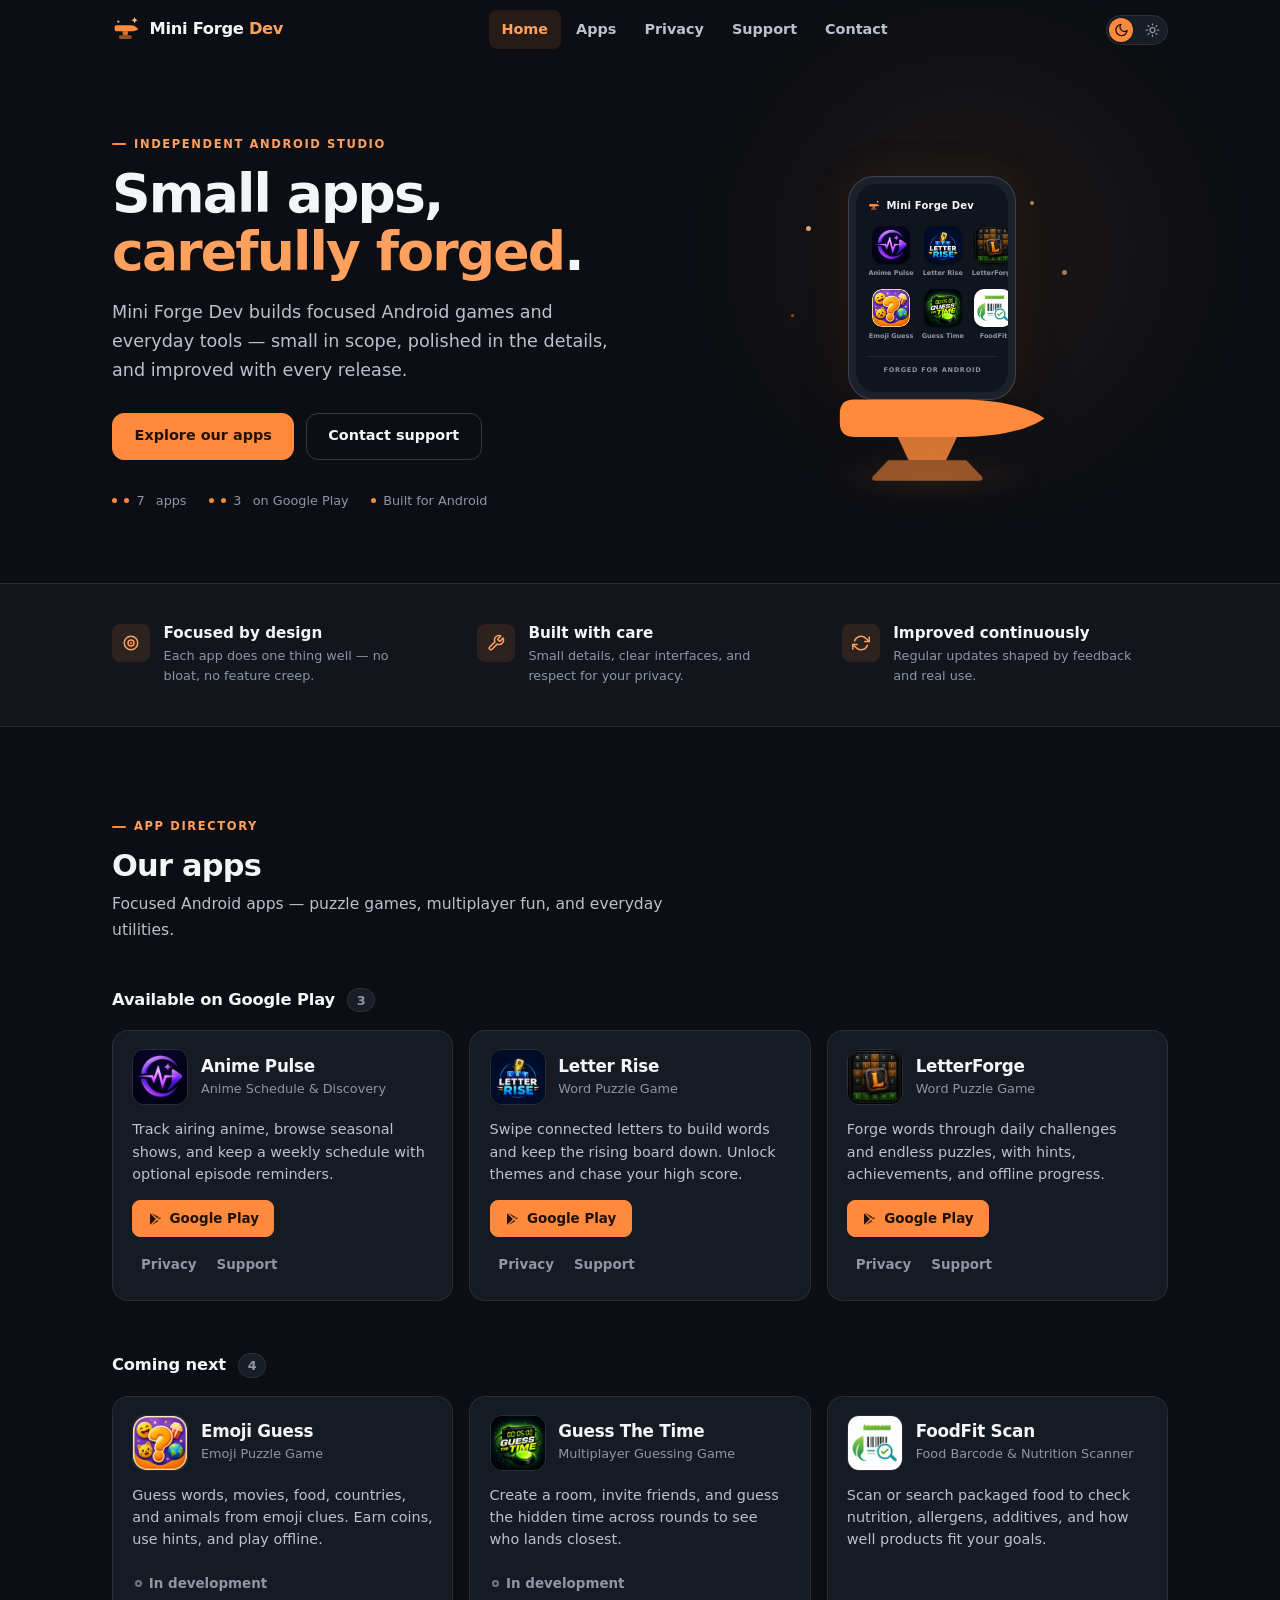
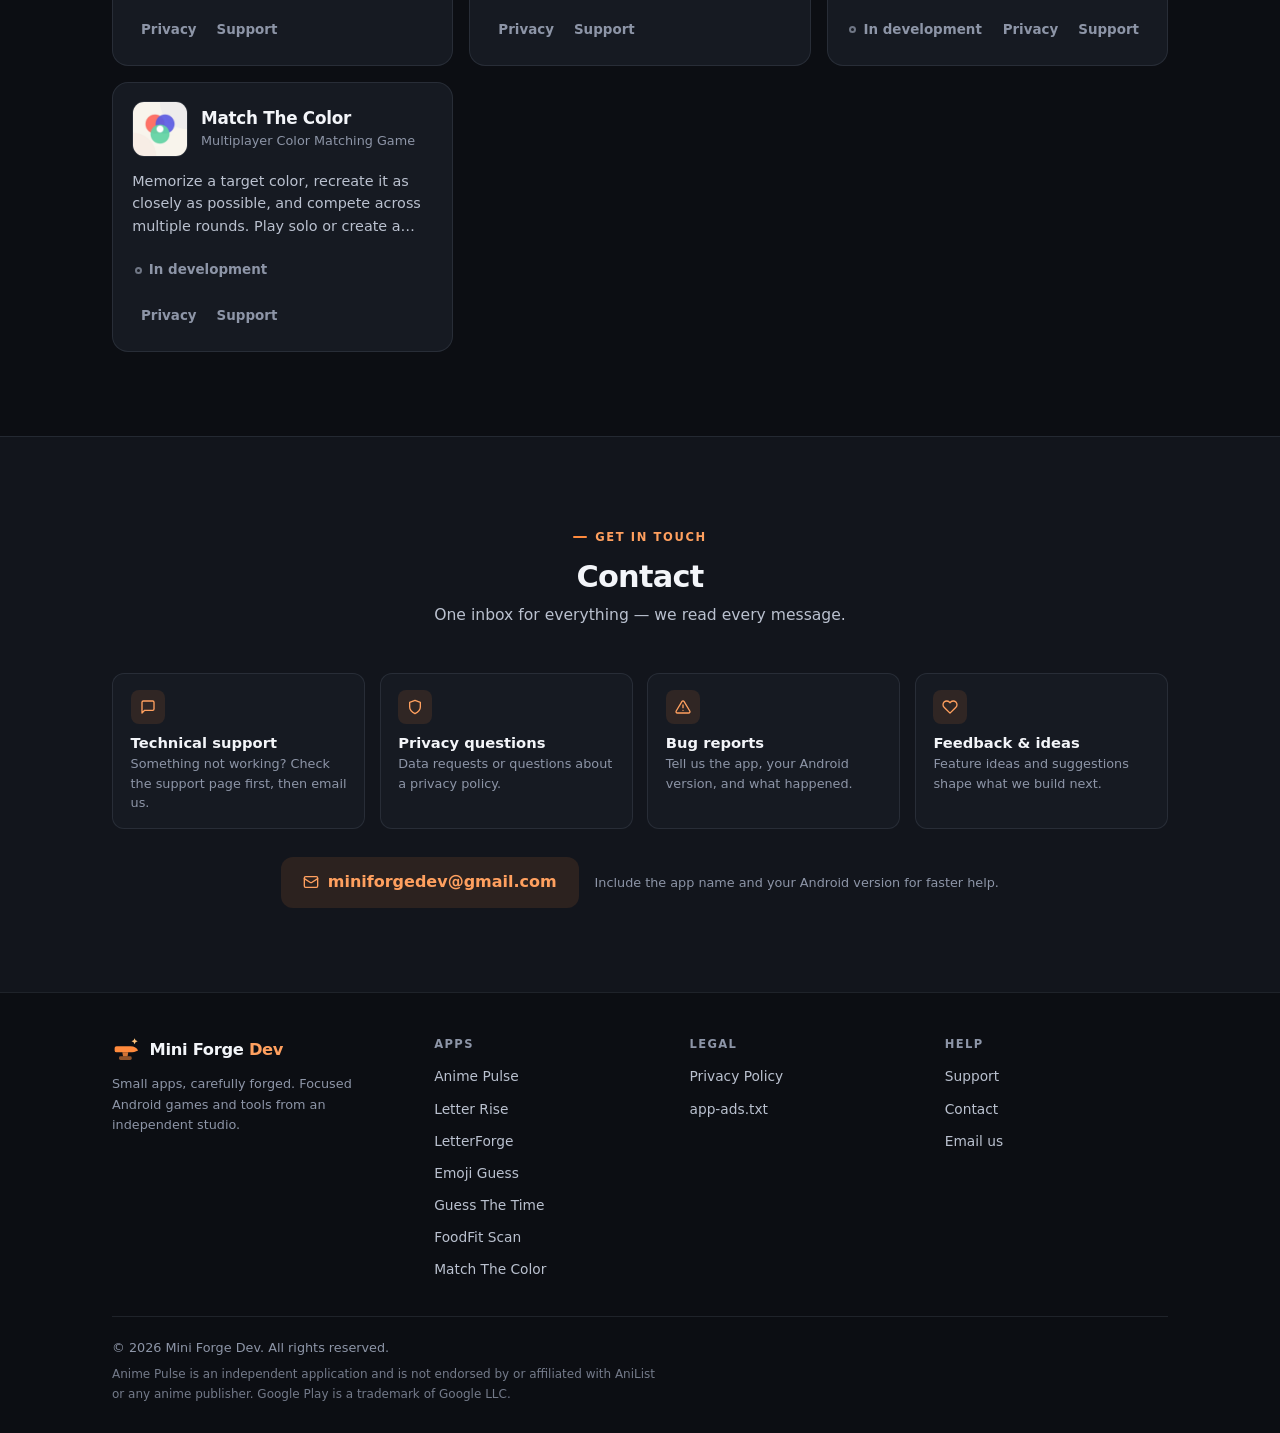
==== commit 6e0b87b5: "added match the color" ====
--- a/index.html
+++ b/index.html
@@ -14,14 +14,14 @@
   <meta name="theme-color" content="#0C0E13">
 
   <title>Mini Forge Dev — Small Apps, Carefully Forged</title>
-  <meta name="description" content="Mini Forge Dev is an independent Android studio making focused games and tools: Anime Pulse, Letter Rise, LetterForge, Emoji Guess, Guess The Time, and FoodFit Scan.">
+  <meta name="description" content="Mini Forge Dev is an independent Android studio making focused games and tools: Anime Pulse, Letter Rise, LetterForge, Emoji Guess, Guess The Time, FoodFit Scan, and Match The Color.">
 
   <link rel="icon" type="image/svg+xml" href="assets/favicon.svg">
   <link rel="canonical" href="https://sephylon09.github.io/">
 
   <meta property="og:type"        content="website">
   <meta property="og:title"       content="Mini Forge Dev — Small Apps, Carefully Forged">
-  <meta property="og:description" content="Focused Android games and tools from an independent studio: Anime Pulse, Letter Rise, LetterForge, Emoji Guess, Guess The Time, and FoodFit Scan.">
+  <meta property="og:description" content="Focused Android games and tools from an independent studio: Anime Pulse, Letter Rise, LetterForge, Emoji Guess, Guess The Time, FoodFit Scan, and Match The Color.">
   <meta property="og:url"         content="https://sephylon09.github.io/">
 
   <link rel="stylesheet" href="styles.css">
@@ -102,7 +102,7 @@
             <a href="#contact" class="btn btn-secondary">Contact support</a>
           </div>
           <p class="hero-meta">
-            <span><span data-app-count="all">6</span>&nbsp;apps</span>
+            <span><span data-app-count="all">7</span>&nbsp;apps</span>
             <span><span data-app-count="published">3</span>&nbsp;on Google Play</span>
             <span>Built for Android</span>
           </p>
@@ -242,7 +242,7 @@
         <div class="apps-group" aria-labelledby="apps-soon-heading">
           <div class="apps-group-head">
             <h3 class="apps-group-title" id="apps-soon-heading">Coming next</h3>
-            <span class="apps-group-count" data-app-count="coming-soon">3</span>
+            <span class="apps-group-count" data-app-count="coming-soon">4</span>
           </div>
           <div class="app-grid" data-app-grid="coming-soon">
             <noscript>
@@ -257,6 +257,9 @@
                   <li><strong>FoodFit Scan</strong> — Food Barcode &amp; Nutrition Scanner (in development).
                     <a href="privacy-policy.html#foodfit-scan">Privacy</a> ·
                     <a href="support.html#foodfit-scan">Support</a></li>
+                  <li><strong>Match The Color</strong> — Multiplayer Color Matching Game (in development).
+                    <a href="privacy-policy.html#match-the-color">Privacy</a> ·
+                    <a href="support.html#match-the-color">Support</a></li>
                 </ul>
               </div>
             </noscript>
@@ -362,6 +365,7 @@
             <li><a href="/#app-emoji-guess">Emoji Guess</a></li>
             <li><a href="/#app-guess-the-time">Guess The Time</a></li>
             <li><a href="/#app-foodfit-scan">FoodFit Scan</a></li>
+            <li><a href="/#app-match-the-color">Match The Color</a></li>
           </ul>
         </nav>
 
